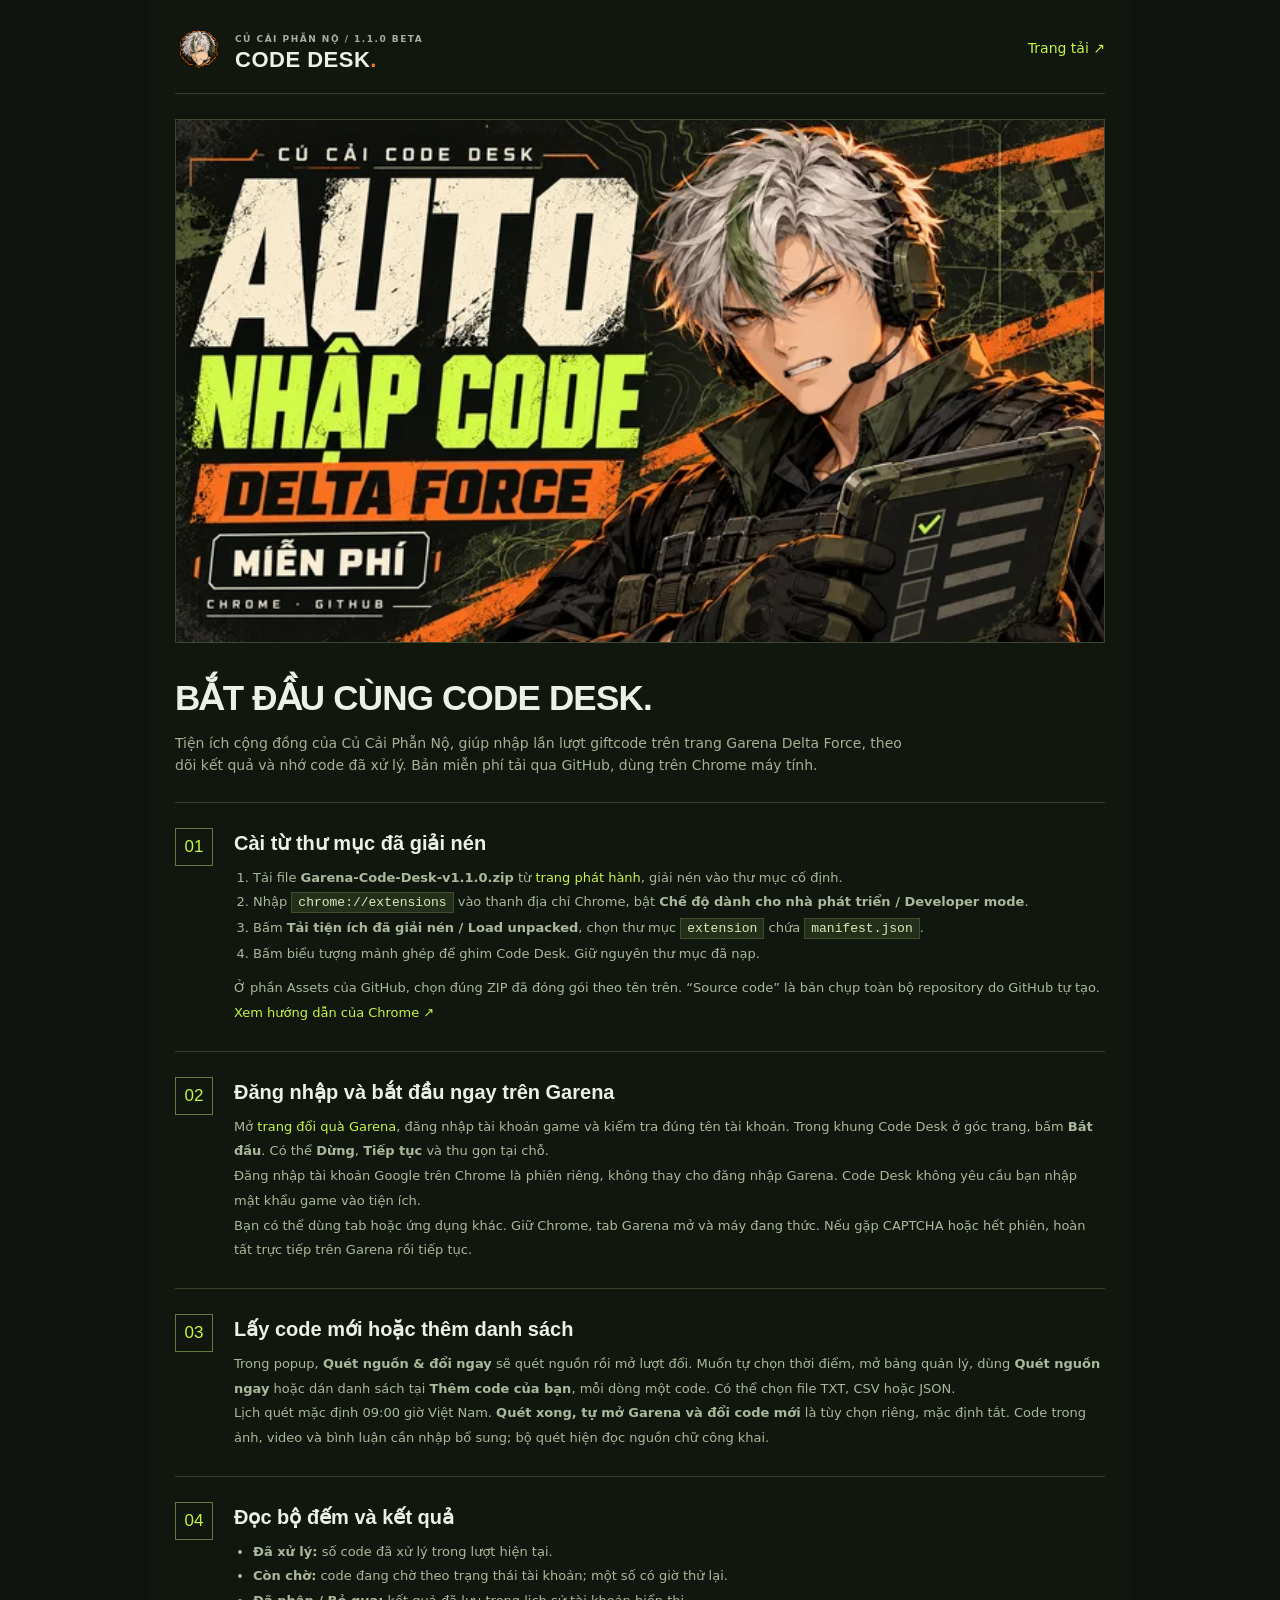
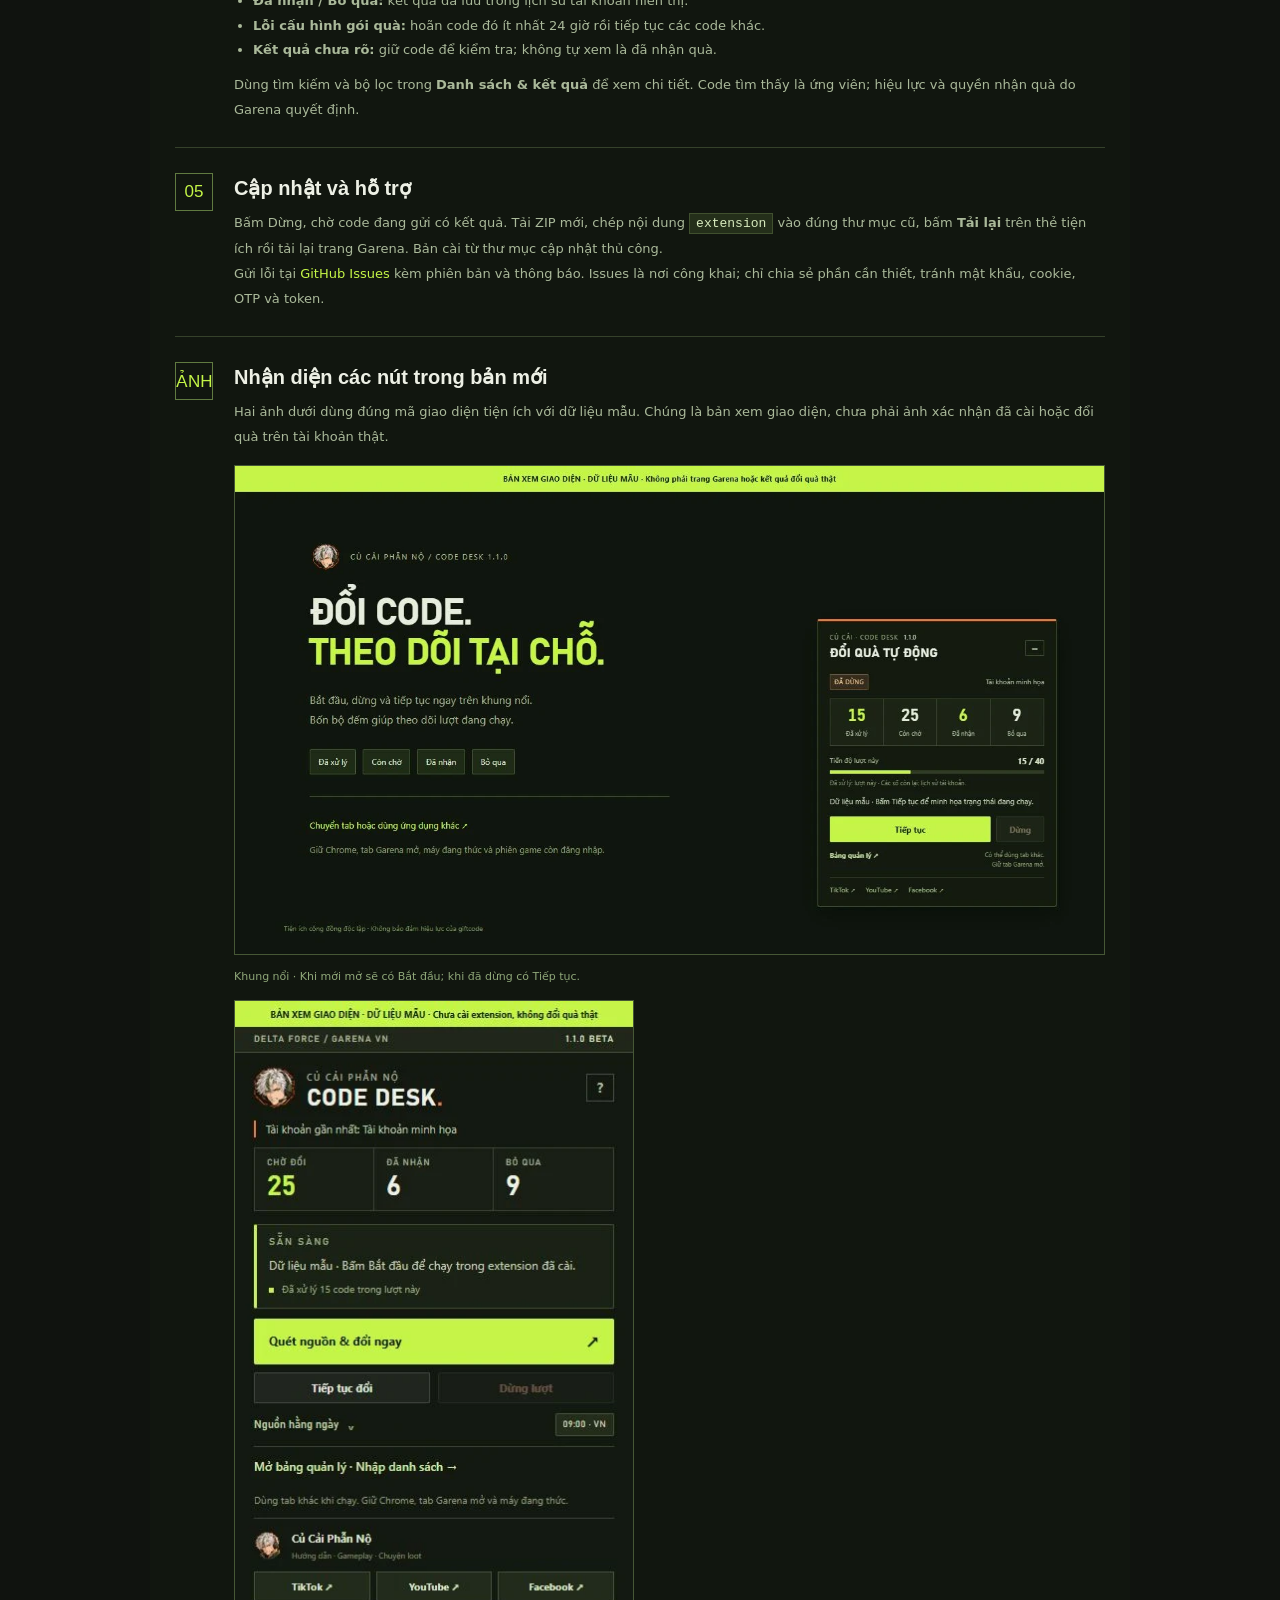
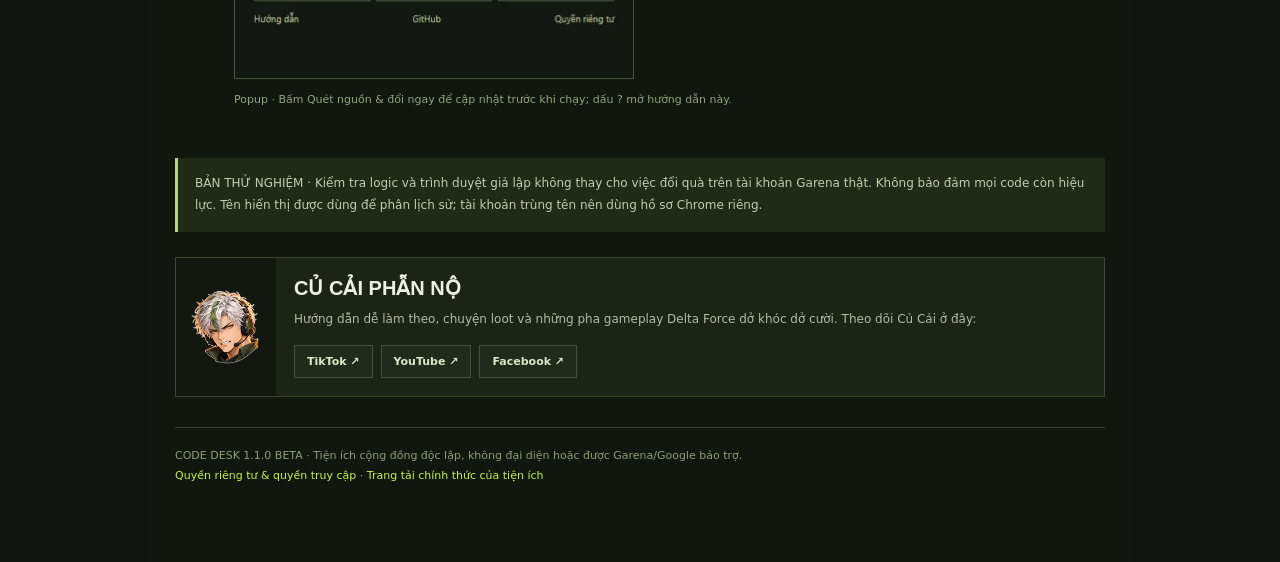
==== guide.html @ 6546549c "Keep illustrated guide focused on ZIP installs and updates" ====
<!doctype html>
<html lang="vi">
<head><meta charset="utf-8"><meta name="viewport" content="width=device-width,initial-scale=1"><title>Hướng dẫn · Củ Cải Code Desk</title><link rel="stylesheet" href="assets/style.css"><link rel="stylesheet" href="assets/tactical.css"></head>
<body class="guide">
  <header class="guide-header"><div class="brand"><img class="brand-mark" src="assets/icon-128.png" alt="Icon Code Desk" width="48" height="48"><div><small>CỦ CẢI PHẪN NỘ / 1.1.0 BETA</small><h1>CODE DESK<span class="brand-dot">.</span></h1></div></div><a href="./">Trang tải ↗</a></header>
  <img class="guide-hero" src="assets/code-desk-cover.webp" alt="Auto nhập code Delta Force — Code Desk miễn phí" width="640" height="360">
  <h2>BẮT ĐẦU CÙNG CODE DESK.</h2>
  <p class="guide-intro">Tiện ích cộng đồng của Củ Cải Phẫn Nộ, giúp nhập lần lượt giftcode trên trang Garena Delta Force, theo dõi kết quả và nhớ code đã xử lý. Bản miễn phí tải qua GitHub, dùng trên Chrome máy tính.</p>
  <section class="guide-step"><span class="step-number">01</span><div><h3>Cài từ thư mục đã giải nén</h3><ol><li>Tải file <strong>Garena-Code-Desk-v1.1.0.zip</strong> từ <a href="https://github.com/LightHaru/garena-code-desk/releases/tag/v1.1.0" target="_blank" rel="noopener">trang phát hành</a>, giải nén vào thư mục cố định.</li><li>Nhập <code>chrome://extensions</code> vào thanh địa chỉ Chrome, bật <strong>Chế độ dành cho nhà phát triển / Developer mode</strong>.</li><li>Bấm <strong>Tải tiện ích đã giải nén / Load unpacked</strong>, chọn thư mục <code>extension</code> chứa <code>manifest.json</code>.</li><li>Bấm biểu tượng mảnh ghép để ghim Code Desk. Giữ nguyên thư mục đã nạp.</li></ol><p>Ở phần Assets của GitHub, chọn đúng ZIP đã đóng gói theo tên trên. “Source code” là bản chụp toàn bộ repository do GitHub tự tạo. <a href="https://developer.chrome.com/docs/extensions/get-started/tutorial/hello-world#load-an-unpacked-extension" target="_blank" rel="noopener">Xem hướng dẫn của Chrome ↗</a></p></div></section>
  <section class="guide-step"><span class="step-number">02</span><div><h3>Đăng nhập và bắt đầu ngay trên Garena</h3><p>Mở <a href="https://redeem.df.garena.sg/vi/cdkgarena.html" target="_blank" rel="noopener">trang đổi quà Garena</a>, đăng nhập tài khoản game và kiểm tra đúng tên tài khoản. Trong khung Code Desk ở góc trang, bấm <strong>Bắt đầu</strong>. Có thể <strong>Dừng</strong>, <strong>Tiếp tục</strong> và thu gọn tại chỗ.</p><p>Đăng nhập tài khoản Google trên Chrome là phiên riêng, không thay cho đăng nhập Garena. Code Desk không yêu cầu bạn nhập mật khẩu game vào tiện ích.</p><p>Bạn có thể dùng tab hoặc ứng dụng khác. Giữ Chrome, tab Garena mở và máy đang thức. Nếu gặp CAPTCHA hoặc hết phiên, hoàn tất trực tiếp trên Garena rồi tiếp tục.</p></div></section>
  <section class="guide-step"><span class="step-number">03</span><div><h3>Lấy code mới hoặc thêm danh sách</h3><p>Trong popup, <strong>Quét nguồn & đổi ngay</strong> sẽ quét nguồn rồi mở lượt đổi. Muốn tự chọn thời điểm, mở bảng quản lý, dùng <strong>Quét nguồn ngay</strong> hoặc dán danh sách tại <strong>Thêm code của bạn</strong>, mỗi dòng một code. Có thể chọn file TXT, CSV hoặc JSON.</p><p>Lịch quét mặc định 09:00 giờ Việt Nam. <strong>Quét xong, tự mở Garena và đổi code mới</strong> là tùy chọn riêng, mặc định tắt. Code trong ảnh, video và bình luận cần nhập bổ sung; bộ quét hiện đọc nguồn chữ công khai.</p></div></section>
  <section class="guide-step"><span class="step-number">04</span><div><h3>Đọc bộ đếm và kết quả</h3><ul><li><strong>Đã xử lý:</strong> số code đã xử lý trong lượt hiện tại.</li><li><strong>Còn chờ:</strong> code đang chờ theo trạng thái tài khoản; một số có giờ thử lại.</li><li><strong>Đã nhận / Bỏ qua:</strong> kết quả đã lưu trong lịch sử tài khoản hiển thị.</li><li><strong>Lỗi cấu hình gói quà:</strong> hoãn code đó ít nhất 24 giờ rồi tiếp tục các code khác.</li><li><strong>Kết quả chưa rõ:</strong> giữ code để kiểm tra; không tự xem là đã nhận quà.</li></ul><p>Dùng tìm kiếm và bộ lọc trong <strong>Danh sách & kết quả</strong> để xem chi tiết. Code tìm thấy là ứng viên; hiệu lực và quyền nhận quà do Garena quyết định.</p></div></section>
  <section class="guide-step"><span class="step-number">05</span><div><h3>Cập nhật và hỗ trợ</h3><p>Bấm Dừng, chờ code đang gửi có kết quả. Tải ZIP mới, chép nội dung <code>extension</code> vào đúng thư mục cũ, bấm <strong>Tải lại</strong> trên thẻ tiện ích rồi tải lại trang Garena. Bản cài từ thư mục cập nhật thủ công.</p><p>Gửi lỗi tại <a href="https://github.com/LightHaru/garena-code-desk/issues" target="_blank" rel="noopener">GitHub Issues</a> kèm phiên bản và thông báo. Issues là nơi công khai; chỉ chia sẻ phần cần thiết, tránh mật khẩu, cookie, OTP và token.</p></div></section>
  <section class="guide-step"><span class="step-number">ẢNH</span><div><h3>Nhận diện các nút trong bản mới</h3><p>Hai ảnh dưới dùng đúng mã giao diện tiện ích với dữ liệu mẫu. Chúng là bản xem giao diện, chưa phải ảnh xác nhận đã cài hoặc đổi quà trên tài khoản thật.</p><figure><img src="assets/help-panel.webp" alt="Bản xem khung nổi: Tiếp tục, Dừng, bốn bộ đếm và tiến độ" width="1280" height="720" loading="lazy"><figcaption>Khung nổi · Khi mới mở sẽ có Bắt đầu; khi đã dừng có Tiếp tục.</figcaption></figure><figure><img src="assets/help-popup.webp" alt="Bản xem popup: Quét nguồn và đổi ngay, Tiếp tục đổi, hướng dẫn và ba kênh Củ Cải" width="400" height="680" loading="lazy"><figcaption>Popup · Bấm Quét nguồn & đổi ngay để cập nhật trước khi chạy; dấu ? mở hướng dẫn này.</figcaption></figure></div></section>
  <div class="guide-note">BẢN THỬ NGHIỆM · Kiểm tra logic và trình duyệt giả lập không thay cho việc đổi quà trên tài khoản Garena thật. Không bảo đảm mọi code còn hiệu lực. Tên hiển thị được dùng để phân lịch sử; tài khoản trùng tên nên dùng hồ sơ Chrome riêng.</div>
  <section class="creator-card"><div class="creator-art"><img src="assets/creator-avatar.png" alt="Avatar anime Củ Cải Phẫn Nộ" width="150" height="150"></div><div class="creator-content"><h3>CỦ CẢI PHẪN NỘ</h3><p>Hướng dẫn dễ làm theo, chuyện loot và những pha gameplay Delta Force dở khóc dở cười. Theo dõi Củ Cải ở đây:</p><nav class="social-links" aria-label="Ba kênh Củ Cải Phẫn Nộ"><a href="https://www.tiktok.com/@cucaiphannodf" target="_blank" rel="noopener noreferrer">TikTok ↗</a><a href="https://www.youtube.com/@CucaiDF" target="_blank" rel="noopener noreferrer">YouTube ↗</a><a href="https://www.facebook.com/profile.php?id=61594886253423" target="_blank" rel="noopener noreferrer">Facebook ↗</a></nav></div></section>
  <footer>CODE DESK 1.1.0 BETA · Tiện ích cộng đồng độc lập, không đại diện hoặc được Garena/Google bảo trợ.<br><a href="privacy.html">Quyền riêng tư & quyền truy cập</a> · <a href="https://lightharu.github.io/garena-code-desk-site/" target="_blank" rel="noopener">Trang tải chính thức của tiện ích</a></footer>
</body></html>
---- assets/style.css ----
@charset "UTF-8";
:root{font-family:"Segoe UI",system-ui,sans-serif;color:#e7eeea;background:#0c1318;font-size:14px;line-height:1.5;color-scheme:dark;--muted:#8faaa0;--line:#293a3d;--accent:#d8efb0;--surface:#131f26}
*{box-sizing:border-box}body{margin:0}button,input,select,textarea{font:inherit}button,label.file-button{cursor:pointer}button{border:0}button:disabled{cursor:default;opacity:.42}a{color:#c7e6b2;text-decoration:none}a:hover{text-decoration:underline}button:focus-visible,input:focus-visible,textarea:focus-visible,select:focus-visible{outline:2px solid #bce999;outline-offset:3px}[hidden]{display:none!important}h1,h2,h3,p{margin:0}small{font-size:12px}.subtle{color:var(--muted);font-size:13px;margin:7px 0 12px}.primary,.secondary,.file-button{display:inline-flex;align-items:center;justify-content:center;gap:14px;min-height:41px;padding:9px 16px;border-radius:9px;font-weight:600;white-space:nowrap}.primary{background:var(--accent);color:#1b2c22;box-shadow:0 3px 12px #0002}.primary:hover:enabled{background:#e4f6c6}.secondary{border:1px solid #35464a;background:#1a282f;color:#d4e0da}.secondary:hover:enabled{background:#24383c}.danger{color:#efb8a4}.full{width:100%}.button-row{display:flex;gap:10px;margin-top:12px;align-items:center}.button-row>.secondary{flex:1}.eyebrow{font-size:10px;letter-spacing:1.8px;color:#b8d69e;font-weight:700}.brand{display:flex;gap:12px;align-items:center}.brand-icon{width:40px;height:42px;background:#d8efb0;color:#182b20;display:grid;place-items:center;border-radius:12px 3px 12px 3px;font-size:26px;font-weight:900;font-style:italic}.brand small{font-size:9px;letter-spacing:1.6px;color:#a3b8af;font-weight:600}.brand h1{font-size:17px;font-weight:650;letter-spacing:-.4px}.pill{font-size:10px;padding:4px 9px;border:1px solid #3a4d43;border-radius:20px;color:#bdd1ba;white-space:nowrap}.section-title{display:flex;justify-content:space-between;align-items:center;gap:16px}.section-title h2,.section-title h3{font-size:16px;font-weight:650}.notice{padding:12px 16px;border:1px solid #476a4b;background:#183329;border-radius:9px;color:#d4ecc1;margin:14px 0;overflow-wrap:anywhere}.notice.error{border-color:#844f3d;background:#39251e;color:#f2c3b1}.footnote,.hint{font-size:11px;color:#8da69c;line-height:1.6}.footnote{margin-top:13px}.link-button{color:#c5e6ab;background:transparent;font-size:13px;padding:14px 0;border-top:1px solid var(--line);font-weight:600}.account-line{color:#9cb5a9;font-size:12px;margin:15px 0}.version{margin-left:auto;color:#82998f;font-size:10px}.popup{width:388px;padding:22px;background:radial-gradient(at 100% 0,#23373055,transparent 55%),#10191f}.popup-stats{display:grid;grid-template-columns:repeat(3,1fr);margin:20px 0;gap:16px}.popup-stats>div{border-right:1px solid #2b3b3a}.popup-stats>div:last-child{border:0}.popup-stats b{display:block;font-size:28px;line-height:1.1;font-weight:650;letter-spacing:-1px}.popup-stats span{display:block;font-size:11px;color:#8faaa0;margin-top:6px}.run-card{border:1px solid #344940;background:#18282080;border-radius:12px;padding:15px;margin-bottom:18px}.run-card p{margin:7px 0 10px;font-size:12px;color:#bdccc2}.pulse-line{display:flex;gap:8px;align-items:center;font-size:10px;color:#8ba38c;overflow-wrap:anywhere}.pulse-line i,.local-tag i{width:6px;height:6px;background:#c3e99d;display:inline-block;border-radius:50%}.popup-source{padding:19px 0 12px}.popup-source h2{font-size:13px}.popup-source p{font-size:11px;color:#a1b7ad;margin:7px 0 4px}.popup-source small{font-size:10px;color:#829c90}.popup-source .subtle{font-size:10px}.popup .footnote{font-size:10px;margin:7px 0 0}.app-shell{max-width:1300px;padding:0 42px;margin:auto}.app-header{height:94px;border-bottom:1px solid var(--line);display:flex;justify-content:space-between;align-items:center}.header-right{display:flex;gap:25px;align-items:center}.local-tag{font-size:11px;color:#93ad9f;display:flex;gap:8px;align-items:center}.intro{display:flex;align-items:flex-end;justify-content:space-between;gap:20px;padding:42px 0 30px}.intro h2{font-size:43px;font-weight:600;letter-spacing:-1.8px;line-height:1.12;margin:13px 0}.intro p{color:#8fa89d;font-size:13px}.intro-actions{display:flex;gap:10px;flex-wrap:wrap;padding-bottom:3px}.stats-grid{display:grid;grid-template-columns:repeat(4,1fr);gap:14px;margin-bottom:22px}.stats-grid article{border:1px solid var(--line);background:linear-gradient(120deg,#18272b,#121d23);border-radius:12px;padding:19px 22px}.stats-grid article span{display:block;font-size:12px;color:#b6c8bd}.stats-grid article b{font-size:36px;display:block;margin:7px 0 0;letter-spacing:-1.2px;font-weight:600}.stats-grid article:first-child b{color:#d8efb0}.stats-grid small{color:#7e9a8a;font-size:10px}.runner-bar{display:flex;gap:15px;align-items:center;padding:18px 21px;border:1px solid #344c40;background:#17271f;border-radius:12px;margin-bottom:24px}.runner-symbol{width:34px;height:34px;border:1px solid #496646;border-radius:50%;color:#cbe7ab;text-align:center;line-height:32px}.runner-bar p{font-size:12px;color:#bdcdc2;margin-top:4px;overflow-wrap:anywhere}.runner-account{margin-left:auto;padding-left:20px;text-align:right;min-width:140px}.runner-account small{display:block;font-size:9px;letter-spacing:1px;color:#91a68f}.runner-account b{font-size:12px;color:#d8e5ce;font-weight:500}.workspace-grid{display:grid;grid-template-columns:1fr 1fr;gap:20px}.card{background:var(--surface);border:1px solid var(--line);border-radius:13px;padding:23px;margin-bottom:20px}textarea,input:not([type=checkbox]),select{background:#0e191f;border:1px solid #35484b;border-radius:8px;padding:10px 12px;color:#e6eee8;width:100%;outline-offset:2px}textarea{resize:vertical;font-family:Consolas,"SFMono-Regular",monospace;font-size:12px;min-height:116px;line-height:1.7}input::placeholder,textarea::placeholder{color:#617e74}input[type=checkbox]{width:17px;height:17px;accent-color:#cbeaa4;flex-shrink:0}.file-button input{display:none}.hint{display:block;margin-top:13px}.form-row{display:flex;gap:15px;margin:13px 0}.form-row>label{flex:1;min-width:0}label{color:#9fb6ab;font-size:11px}label>input:not([type=checkbox]),label>select{display:block;margin-top:6px;font-size:12px}.switch-row{display:flex;justify-content:space-between;align-items:center;gap:16px;font-size:12px;padding:14px 0 5px;color:#bdd0c4}.schedule-card .button-row{margin-top:6px}.schedule-card .hint{margin:0 0 0 6px}.sources-card .section-title{margin-bottom:7px}.source-row{display:flex;align-items:flex-start;gap:14px;padding:17px 0;border-bottom:1px solid #25363a}.source-row:last-child{border-bottom:0}.source-row>input{margin-top:6px}.source-row .source-info{flex:1;min-width:0}.source-info b{font-size:13px;font-weight:600}.source-info a{font-size:11px;display:block;overflow-wrap:anywhere;color:#8faaa1}.source-info p{font-size:11px;color:#8ca799;margin-top:5px}.source-info .source-error{color:#e7a48c}.source-summary{font-size:11px;color:#bbd2a8;text-align:right;white-space:nowrap}.source-form{border-top:1px solid var(--line);margin-top:14px;padding-top:18px}.source-form>label{display:block;margin-bottom:13px}.table-tools{display:flex;gap:10px;align-items:center}.table-tools input{width:170px}.table-tools select{width:165px}.table-tools .secondary{font-size:11px}.table-wrap{overflow-x:auto;margin-top:17px}table{border-collapse:collapse;width:100%;text-align:left;font-size:11px}th{font-size:9px;color:#78978a;letter-spacing:.8px;padding:12px 12px;border-bottom:1px solid var(--line);font-weight:600}td{padding:13px 12px;border-bottom:1px solid #203136;max-width:300px;vertical-align:top}td.code{font:12px/1.6 Consolas,monospace;color:#d6e8ca;overflow-wrap:anywhere;min-width:165px}td.message{color:#93ada0;font-size:11px}td a{font-size:11px;color:#87a99a}.status{display:inline-block;padding:3px 8px;border:1px solid #3b5143;border-radius:6px;background:#26382b;color:#c6ddb7;font-size:10px;white-space:nowrap}.status.redeemed{background:#1a3b2d;border-color:#3a6650;color:#b7e9c6}.status.review,.status.retry,.status.future{background:#3a3020;border-color:#665639;color:#e5c68e}.status.expired,.status.invalid,.status.exhausted,.status.dismissed{background:#2c2929;border-color:#49403f;color:#aa9c99}td .row-action{background:transparent;color:#8aa891;padding:2px 7px;font-size:10px;white-space:nowrap}td .row-action:hover{color:#d8efb0}.empty{text-align:center;padding:40px;color:#809b8c}.table-footer{display:flex;justify-content:space-between;align-items:center;margin-top:18px;color:#829d8e}.table-footer button{font-size:11px;min-height:32px;padding:6px 12px;margin-left:7px}footer{font-size:11px;color:#829a8d;padding:6px 0 30px;text-align:center;line-height:1.8}footer span{color:#5f7d70}.codes-card{padding-bottom:18px}
.popup{padding:18px}.popup .account-line{margin:12px 0}.popup-stats{margin:16px 0}.popup .run-card{padding:13px;margin-bottom:14px}.popup-source{padding:14px 0 8px}.popup .link-button{padding:11px 0}
@media(max-width:1000px){.app-shell{padding:0 22px}.intro h2{font-size:36px}.intro{align-items:flex-start}.intro-actions{max-width:290px;justify-content:flex-end}.table-tools{flex-wrap:wrap;justify-content:flex-end}.table-tools input{width:140px}.table-tools select{width:140px}.stats-grid article{padding:16px}.stats-grid small{font-size:9px}.card{padding:18px}}
@media(max-width:740px){.app-header{height:80px}.local-tag{display:none}.intro{display:block;padding-top:28px}.intro-actions{max-width:none;justify-content:flex-start;margin-top:24px}.stats-grid{grid-template-columns:1fr 1fr}.workspace-grid{grid-template-columns:1fr;gap:0}.runner-account{display:none}.section-title{align-items:flex-start}.codes-card .section-title{display:block}.table-tools{justify-content:flex-start;margin-top:16px}.table-tools input{flex:1}.header-right .secondary{padding:8px 10px;font-size:11px}.brand h1{font-size:15px}.source-summary{max-width:105px;white-space:normal}.source-row{gap:10px}.app-shell{padding:0 15px}.intro h2{font-size:38px}}
---- assets/tactical.css ----
@charset "UTF-8";
:root{--accent:#c4f547;--muted:#9ca397;--line:#343a30;--surface:#191d17;--ink:#edf0e5;--orange:#ed7a38;--display:"Bahnschrift","Arial Narrow","Segoe UI",sans-serif;color:var(--ink);background:#10130f;font-family:"Segoe UI",system-ui,sans-serif;line-height:1.55}
html{scroll-behavior:smooth;scroll-padding-top:24px}a{color:var(--accent)}a:focus-visible{outline:2px solid var(--accent);outline-offset:4px}button,input,textarea,select{font:inherit}button{transition:background .15s,border-color .15s}button:disabled{opacity:.4}.primary,.secondary,.file-button{border-radius:2px;min-height:42px;font-size:12px;gap:12px;font-weight:700;box-shadow:none}.primary{background:var(--accent);color:#172009;border:1px solid var(--accent)}.primary:hover:enabled{background:#d7ff74}.primary span{margin-left:auto;font-size:18px}.secondary{background:#20261d;color:#e1e6d9;border-color:#414a36}.secondary:hover:enabled{background:#2e3627;border-color:#6f8052}.danger{color:#e7ae8d}.full{width:100%}.pill,.status{border-radius:2px;background:#242c1c;border-color:#455234;color:#cad5b7}.eyebrow,.section-index{font:600 10px/1.5 var(--display);letter-spacing:1.7px;color:#9cab86}.section-index{color:#858e77;margin-bottom:10px}.notice{border-radius:2px;background:#22321c;color:#d8edbc;border-color:#536b39}.notice.error{background:#34251c;color:#efc4a9;border-color:#82573c}.footnote,.hint,.subtle{color:#959f8c}.brand-dot{color:var(--orange)}.brand h1{font:800 24px/1 var(--display);letter-spacing:.5px}.brand small{font-size:9px;letter-spacing:1.5px;color:#a8af9d}.brand-mark{object-fit:contain;flex:none}.icon-link{width:28px;height:28px;margin-left:auto;display:grid;place-items:center;border:1px solid #46503b;color:#aab79a;font-weight:650}.icon-link:hover{text-decoration:none;background:#293121}.popup{width:400px;padding:0 19px 16px;background:#131810;max-height:600px;overflow-y:auto;scrollbar-width:thin;scrollbar-color:#455134 #131810}.popup-topline{display:flex;justify-content:space-between;gap:8px;margin:0 -19px 15px;padding:9px 19px;background:#20271a;border-bottom:1px solid #485437;font:600 9px var(--display);letter-spacing:1px;color:#aab499}.popup-topline span:last-child{color:#d1deba}.popup .brand{gap:11px}.popup .account-line{font-size:11px;margin:14px 0 12px;padding-left:10px;border-left:2px solid var(--orange);color:#bbc5af}.popup-stats{gap:0;margin:0 0 13px;border:1px solid #3a4331;background:#191f15}.popup-stats>div{padding:11px 13px;border-right:1px solid #3a4331}.popup-stats span{font:600 9px var(--display);letter-spacing:.8px;color:#9ea98e;margin:0 0 5px}.popup-stats b{font:500 31px/1 var(--display);font-variant-numeric:tabular-nums;letter-spacing:-.5px}.popup-stats>div:first-child b{color:var(--accent)}.popup .run-card{background:#1a2115;border:1px solid #3e4e2f;border-left:3px solid var(--accent);border-radius:2px;padding:12px 13px;margin-bottom:12px}.run-card p{color:#c5cdb9}.pulse-line{color:#99aa83}.pulse-line i,.local-tag i{background:var(--accent);border-radius:0;width:5px;height:5px;flex:none}.popup .button-row{gap:8px;margin-top:8px}.popup .button-row button{min-height:34px;padding:6px 12px;font-size:11px}.popup-source{padding:14px 0 8px}.popup-source p,.popup-source small{color:#99a38e}.popup-source h2{font:600 12px var(--display)}.popup-source .section-title{gap:12px}.popup .link-button{border-color:#3a4430;color:#d1e8ac;font-size:12px;text-align:left;justify-content:space-between;padding:10px 0}.popup .footnote{color:#8d987f;font-size:10px;line-height:1.6}.popup-footer{text-align:left;margin-top:13px;padding:12px 0 0;border-top:1px solid #3a4430}.creator-mini{display:flex;align-items:center;gap:10px}.creator-mini img{object-fit:contain;flex:none}.creator-mini b{font-size:11px;color:#dde4cf}.creator-mini small{display:block;font-size:9px;color:#8d987f}.social-links{display:flex;gap:8px;flex-wrap:wrap;margin-top:14px}.social-links a{display:inline-flex;align-items:center;justify-content:center;gap:14px;min-height:36px;padding:8px 15px;border:1px solid #465139;background:#222a1b;font-size:12px;font-weight:650;color:#dbe8c6;white-space:nowrap}.social-links a:hover{background:#344123;border-color:#a6c16d;text-decoration:none}.popup-footer .social-links{margin-top:10px;gap:6px}.popup-footer .social-links a{flex:1;padding:6px;min-height:30px;font-size:10px}.footer-utility{display:flex;flex-wrap:wrap;gap:17px;font-size:11px;margin-top:14px}.footer-utility a{color:#aebc99}.popup-footer .footer-utility{justify-content:space-between;font-size:9px;margin-top:11px}
.dashboard{background:#10130f}.desk-sidebar{position:fixed;inset:0 auto 0 0;width:208px;background:#161b13;border-right:1px solid #323b29;padding:28px 21px;display:flex;flex-direction:column;z-index:2}.sidebar-brand{display:flex;gap:12px;align-items:center;color:#edf0e5;font:750 25px/.95 var(--display);letter-spacing:1px}.sidebar-brand:hover{text-decoration:none}.sidebar-brand img{object-fit:contain}.sidebar-edition{font:600 9px/1.8 var(--display);letter-spacing:1.1px;color:#b2bca3;margin-top:24px}.sidebar-edition b{color:#6e7c60;font-size:8px;letter-spacing:.5px;font-weight:500}.sidebar-nav{display:flex;flex-direction:column;gap:6px;margin:29px -21px 0}.sidebar-nav a{padding:13px 20px;font-size:12px;color:#bec7b1;border-left:3px solid transparent}.sidebar-nav a span{font:11px var(--display);color:#6d7f55;margin-right:11px}.sidebar-nav a:hover{background:#252e1d;border-left-color:var(--accent);color:#e1f2c5;text-decoration:none}.sidebar-bottom{margin-top:auto;display:grid;gap:15px;font-size:10px}.sidebar-bottom a{color:#acba97}.sidebar-bottom>span{font:9px var(--display);letter-spacing:.8px;color:#68765c;border-top:1px solid #303c26;padding-top:17px}.app-shell{max-width:1550px;margin-left:208px;padding:0 30px}.app-header{height:74px;border-color:#323b29;gap:15px}.header-path{font:600 10px var(--display);letter-spacing:1.2px;color:#a5ae98}.header-path span{color:#63734d;padding:0 12px}.header-right{gap:19px}.header-right .secondary{font-size:11px;min-height:35px;padding:7px 12px}.local-tag{color:#8e9b80;font-size:10px}.intro{padding:30px 0 27px;align-items:flex-end;gap:22px}.intro h2{font:750 clamp(33px,3.7vw,52px)/1.04 var(--display);letter-spacing:-1.6px;margin:12px 0 15px}.intro h2 span{color:var(--accent)}.intro p{color:#9ca98d;font-size:12px}.intro-actions{gap:8px;max-width:415px;justify-content:flex-end;flex-wrap:wrap;padding-bottom:3px}.intro-actions .primary{min-width:150px}.intro-actions .secondary{font-size:11px;padding:9px 12px}.stats-grid{gap:0;border:1px solid #3b452f;margin-bottom:17px}.stats-grid article{background:#191f15;border:0;border-right:1px solid #3b452f;border-radius:0;padding:16px 18px}.stats-grid article:last-child{border-right:0}.stats-grid article span{font-size:11px;color:#aeb99d}.stats-grid article b{font:500 37px/1.3 var(--display);margin:4px 0;letter-spacing:-.5px;font-variant-numeric:tabular-nums}.stats-grid article:first-child b{color:var(--accent)}.stats-grid small{font-size:10px;color:#879674}.runner-bar{background:#202a18;border:1px solid #435431;border-radius:2px;padding:15px 18px;margin-bottom:22px;gap:12px}.runner-symbol{border-radius:2px;border-color:#5d743f;background:#28361e;color:var(--accent);font-size:12px;width:30px;height:30px;line-height:28px;flex:none}.runner-bar p{color:#c1ceb2;font-size:11px;line-height:1.7}.runner-account{min-width:140px}.runner-account small{color:#8da079;font-size:8px}.runner-account b{font-size:11px;color:#c9d8b7}.workspace-grid{gap:17px}.card{background:#191e16;border-color:#353f2b;border-radius:2px;padding:21px;margin-bottom:18px}.section-title h2,.section-title h3{font-family:var(--display);font-size:17px;letter-spacing:-.25px;color:#e2e8d8}.section-title{gap:12px}.card .subtle{font-size:11px;line-height:1.8}.pill{font:9px var(--display);padding:5px 7px;letter-spacing:.4px}textarea,input:not([type=checkbox]),select{border-radius:2px;background:#11170e;border-color:#414d34;color:#dde7d0;font-size:12px}textarea{font-family:Consolas,monospace;line-height:1.9;min-height:123px}input::placeholder,textarea::placeholder{color:#6f7e60}input[type=checkbox]{accent-color:var(--accent);width:16px;height:16px}label{color:#9ba98a}label>input:not([type=checkbox]),label>select{font-size:11px}.switch-row{font-size:11px;color:#bac7a9;padding-top:12px}.schedule-card .form-row{margin:12px 0}.schedule-card .footnote{font-size:10px}.card .button-row{gap:8px}.hint{font-size:10px;line-height:1.7}.source-row{border-color:#303c26;padding:15px 0}.source-info b{font-size:12px;color:#dce5d0}.source-info a{font-size:10px;color:#8fae6b}.source-info p{font-size:10px;color:#8c9d7a}.source-info .source-error{color:#e4ac82}.source-summary{color:#aec88c;font-size:10px}.source-form{border-color:#3b472f}.table-tools{gap:7px}.table-tools input{width:144px;padding:8px 10px;min-height:36px}.table-tools select{width:150px;padding:8px;min-height:36px}.table-tools .secondary{font-size:10px;min-height:36px;padding:7px 11px}th{color:#8ca36f;background:#20281a;border-color:#3c492e;font-size:9px;padding:11px 10px;letter-spacing:.8px}td{padding:13px 10px;border-color:#303b26;font-size:11px}tbody tr:hover{background:#20291a}td.code{color:#dde8ce;font-size:11px;min-width:150px}td.message{color:#9dab8d;font-size:10px}td a{color:#9cb881;font-size:10px}.status{font-size:9px;padding:4px 7px}.status.redeemed{background:#233e22;border-color:#42633b;color:#c5e5b7}.status.review,.status.retry,.status.future{background:#3a301c;border-color:#6b5630;color:#e6c187}.status.expired,.status.invalid,.status.exhausted,.status.dismissed{background:#2b2922;border-color:#4d493c;color:#aba393}td .row-action{color:#99b279;font-size:10px}.table-footer{color:#8da174}.table-footer button{border-radius:2px;font-size:10px}.empty{color:#8c9b7b}.creator-card{display:grid;grid-template-columns:minmax(230px,.9fr) minmax(300px,1.2fr);border:1px solid #3b482d;background:#1c2416;margin:25px 0 20px;scroll-margin-top:24px}.creator-art{display:flex;align-items:center;background:#12170f;overflow:hidden}.creator-art>img{display:block;width:100%;height:auto;object-fit:contain}.creator-content{padding:23px 25px}.creator-heading{display:flex;align-items:center;gap:12px;margin:7px 0 13px}.creator-heading img{object-fit:contain;flex:none}.creator-heading h3{font:700 21px var(--display);letter-spacing:.3px}.creator-heading p{font-size:10px;color:#9cae85;margin-top:3px}.creator-content>p{font-size:12px;line-height:1.85;color:#afbfa0}.creator-content .social-links{margin-top:15px}.creator-content .social-links a{font-size:11px;min-height:33px;padding:7px 12px}.creator-content .footer-utility{font-size:10px}.dashboard footer{padding:6px 0 30px;line-height:2;color:#879775;font-size:10px}.dashboard footer b{font:600 9px var(--display);letter-spacing:.7px;color:#b3c899}.dashboard footer span{color:#6b7d57}.dashboard footer a{color:#a9c787}
.guide{max-width:980px;margin:auto;padding:25px 25px 50px;background:#11160f}.guide-header{display:flex;justify-content:space-between;align-items:center;padding-bottom:20px;border-bottom:1px solid var(--line);gap:20px}.guide-header .brand{gap:12px}.guide-header .brand h1{font-size:22px}.guide h2{font:750 35px/1.15 var(--display);letter-spacing:-.8px;margin:35px 0 15px}.guide-intro{color:#a4b293;max-width:750px;font-size:14px;margin-bottom:25px}.guide-step{display:grid;grid-template-columns:43px 1fr;gap:16px;padding:25px 0;border-top:1px solid #35412a}.step-number{width:38px;height:38px;display:grid;place-items:center;border:1px solid #607a40;color:var(--accent);font:500 17px var(--display)}.guide-step h3{font:650 20px var(--display);margin:3px 0 11px}.guide-step p,.guide-step li{font-size:13px;color:#aab99a;line-height:1.9}.guide-step ol,.guide-step ul{padding-left:19px;margin:10px 0}.guide code{background:#242f1a;border:1px solid #40502e;color:#d8ebbe;padding:2px 6px;font-family:Consolas,monospace;overflow-wrap:anywhere}.guide-hero{width:100%;height:auto;display:block;margin-top:25px;border:1px solid #3c492f}.guide-note{border-left:3px solid #b5d681;background:#202b17;color:#bfceac;font-size:12px;line-height:1.8;padding:15px 17px;margin:20px 0}.guide .creator-card{grid-template-columns:100px 1fr}.guide .creator-art{padding:12px}.guide .creator-art img{width:100%}.guide .creator-content{padding:18px}.guide .creator-content h3{font:650 20px var(--display);margin-bottom:8px}.guide footer{border-top:1px solid #344329;padding-top:18px;margin-top:30px;color:#8ca172;font-size:11px;text-align:left}.guide figure{margin:15px 0 5px}.guide figure img{max-width:100%;height:auto;border:1px solid #465735}.guide figcaption{font-size:11px;color:#8fa779;margin-top:6px}
.popup .brand-mark{width:42px;height:42px}.popup-topline{padding-top:7px;padding-bottom:7px;margin-bottom:12px}.popup .account-line{margin:10px 0}.popup-stats>div{padding:9px 12px}.popup-stats b{font-size:28px}.popup .run-card{padding:10px 12px;margin-bottom:10px}.popup .run-card p{margin:6px 0 8px}.popup .primary{min-height:40px;padding:8px 14px}.popup .button-row button{min-height:31px}.popup-source{padding:10px 0}.popup-source summary{display:flex;justify-content:space-between;gap:12px;align-items:center;cursor:pointer;list-style:none;font:600 11px var(--display);color:#bccca5}.popup-source summary::-webkit-details-marker{display:none}.popup-source summary i{font-style:normal;color:#8da56d;margin-left:6px}.popup-source[open] summary{margin-bottom:8px}.popup-source[open] summary i{display:inline-block;transform:rotate(180deg)}.popup-source summary:focus-visible{outline:2px solid var(--accent);outline-offset:3px}.popup-footer{margin-top:10px;padding-top:10px}.popup-footer .creator-mini img{width:28px;height:28px}.popup-footer .creator-mini small{font-size:8px}.popup-footer .social-links{margin-top:8px}.popup-footer .social-links a{min-height:28px;padding:5px}.popup-footer .footer-utility{margin-top:9px}.summary{background:#202a19;border-color:#4e6335;border-radius:2px}
@media(prefers-reduced-motion:reduce){html{scroll-behavior:auto}button{transition:none}}
@media(min-width:1600px){.app-shell{margin-right:auto;padding:0 42px}}
@media(max-width:1150px){.desk-sidebar{width:175px;padding:24px 16px}.sidebar-nav{margin-left:-16px;margin-right:-16px}.sidebar-nav a{padding-left:16px}.sidebar-brand{font-size:23px;gap:8px}.sidebar-brand img{width:42px;height:42px}.sidebar-edition{font-size:8px;letter-spacing:.6px}.sidebar-bottom{font-size:9px}.app-shell{margin-left:175px;padding:0 24px}.intro{display:block}.intro-actions{margin-top:21px;max-width:none;justify-content:flex-start}.intro h2{font-size:44px}.stats-grid article{padding:15px}.stats-grid small{font-size:9px}.workspace-grid{grid-template-columns:1fr 1fr}.table-tools{flex-wrap:wrap}.codes-card .section-title{align-items:flex-start}.creator-content{padding:20px}.creator-heading h3{font-size:18px}}
@media(max-width:850px){.desk-sidebar{width:145px;padding:22px 12px}.sidebar-brand{font-size:19px}.sidebar-brand img{width:36px;height:36px}.sidebar-edition{font-size:7px}.sidebar-edition b{font-size:7px}.sidebar-nav{margin-left:-12px;margin-right:-12px}.sidebar-nav a{padding:12px 10px;font-size:11px}.sidebar-nav a span{margin-right:6px}.sidebar-bottom{font-size:8px}.app-shell{margin-left:145px;padding:0 18px}.workspace-grid{grid-template-columns:1fr;gap:0}.stats-grid{grid-template-columns:repeat(2,1fr)}.stats-grid article{border-bottom:1px solid #3b452f}.stats-grid article:nth-child(2){border-right:0}.stats-grid article:nth-last-child(-n+2){border-bottom:0}.creator-card{grid-template-columns:1fr}.creator-art>img{max-height:280px;width:100%;object-fit:cover}.runner-account{display:none}.local-tag{display:none}.table-tools input{width:130px}.table-tools select{width:138px}.codes-card .section-title{display:block}.table-tools{justify-content:flex-start;margin-top:14px}}
@media(max-width:560px){.desk-sidebar{position:relative;inset:auto;width:auto;padding:16px;display:block;border-right:0;border-bottom:1px solid #35412a}.sidebar-brand{font-size:19px}.sidebar-brand br{display:none}.sidebar-edition,.sidebar-bottom{display:none}.sidebar-nav{flex-direction:row;overflow:auto;gap:0;margin:15px -16px -16px;white-space:nowrap}.sidebar-nav a{border-left:0;border-bottom:2px solid transparent;padding:12px;font-size:10px}.sidebar-nav a span{font-size:9px}.sidebar-nav a:hover{border-left:0;border-bottom-color:var(--accent)}.app-shell{margin-left:0;padding:0 16px}.app-header{height:63px}.header-path{font-size:8px;letter-spacing:.6px}.header-path span{padding:0 5px}.header-right .secondary{font-size:9px;padding:7px}.intro{padding:25px 0}.intro h2{font-size:39px}.intro p{font-size:11px}.intro-actions{gap:7px}.intro-actions .primary{min-width:134px}.intro-actions .secondary{font-size:10px;padding:8px 10px}.creator-content{padding:20px}.card{padding:17px}.guide{padding:20px 17px}.guide-header .brand h1{font-size:18px}.guide h2{font-size:30px}.guide-step{gap:11px;grid-template-columns:34px 1fr}.step-number{width:32px;height:32px;font-size:14px}.guide-step h3{font-size:18px}.guide .creator-card{grid-template-columns:1fr}.guide .creator-art{display:none}}
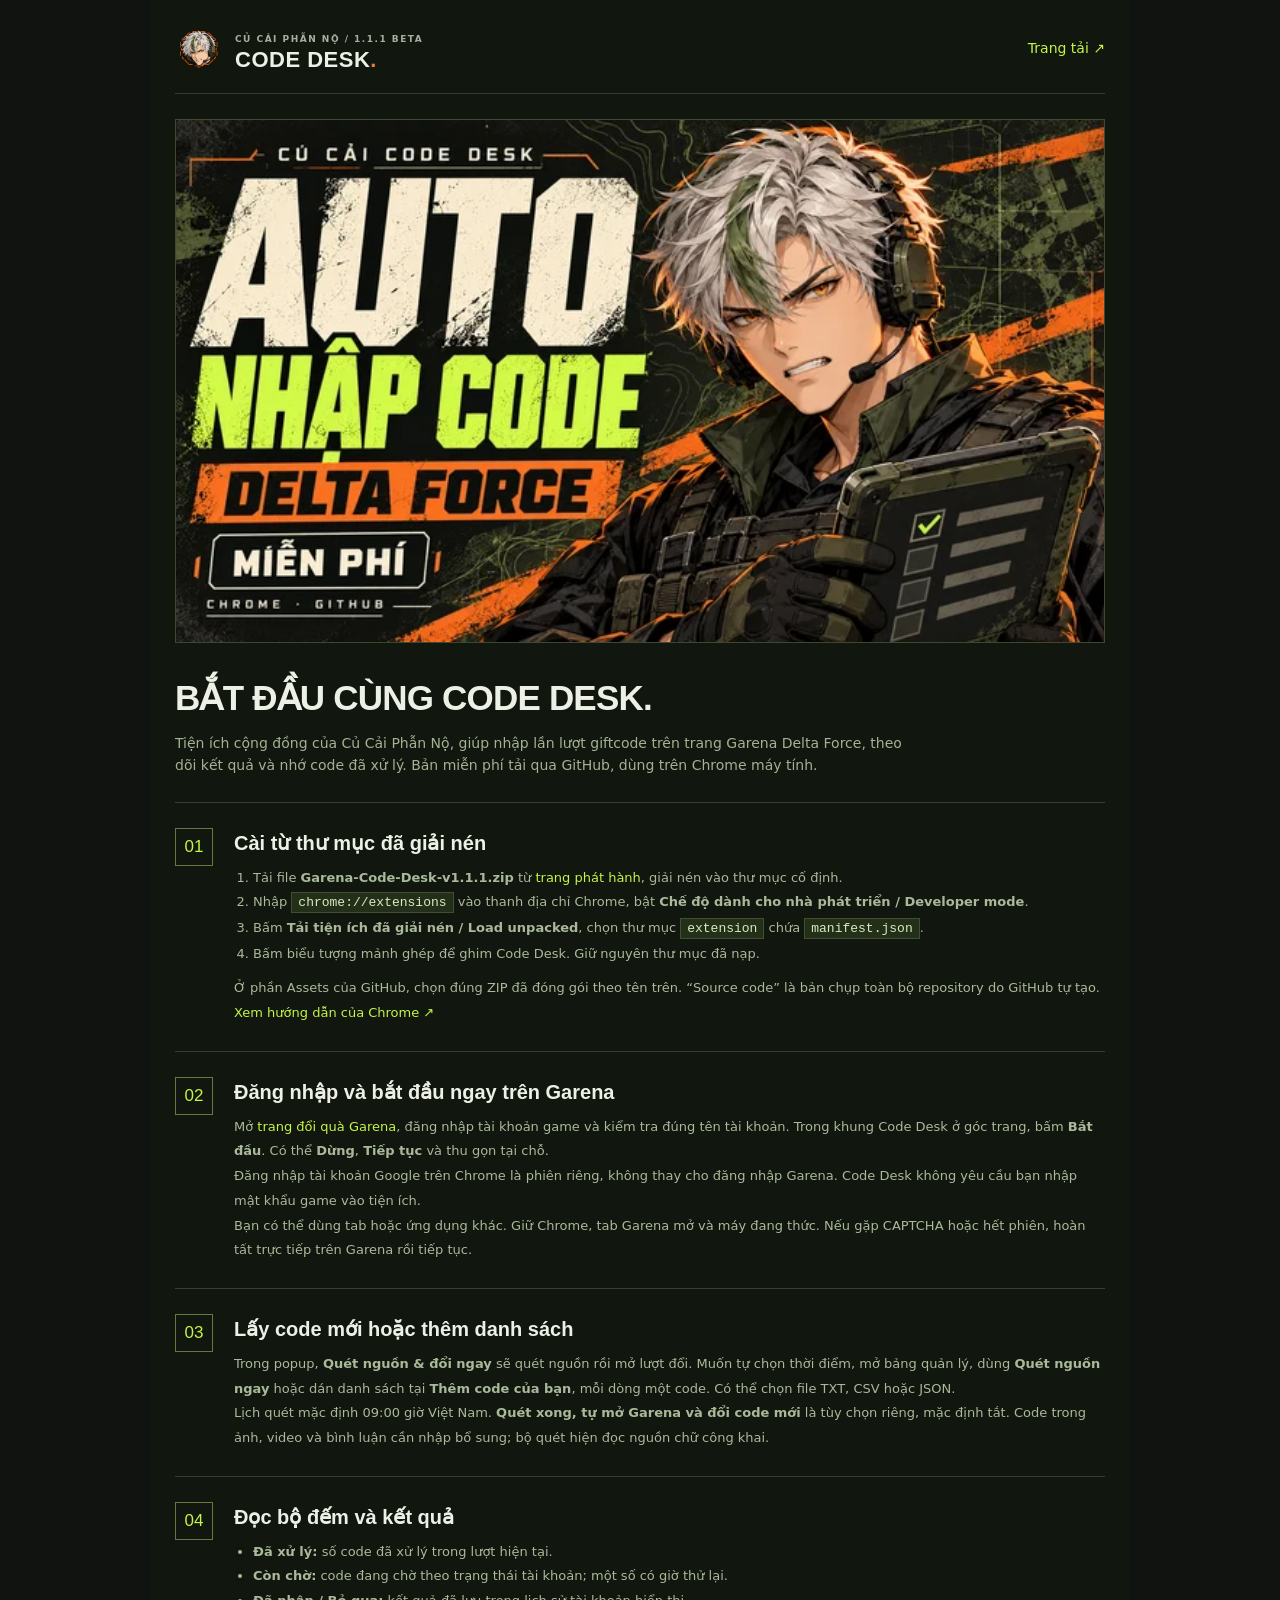
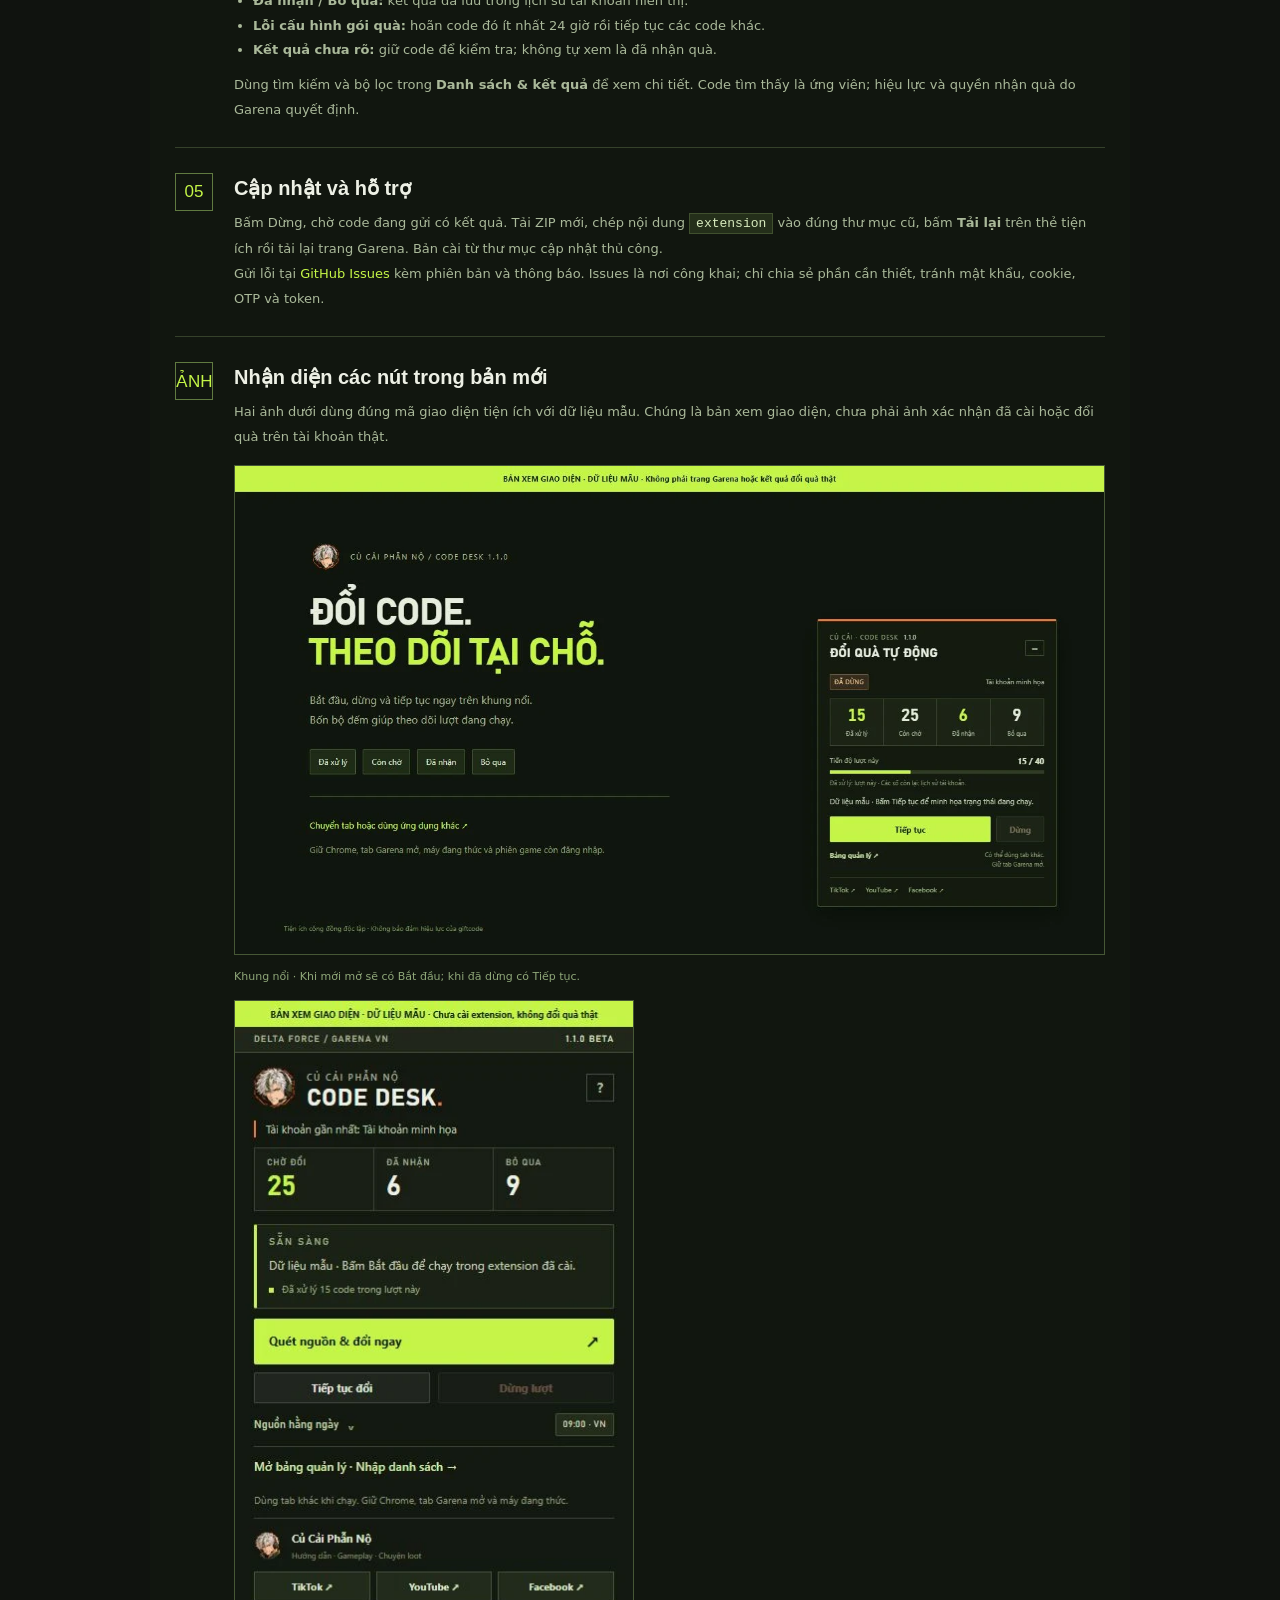
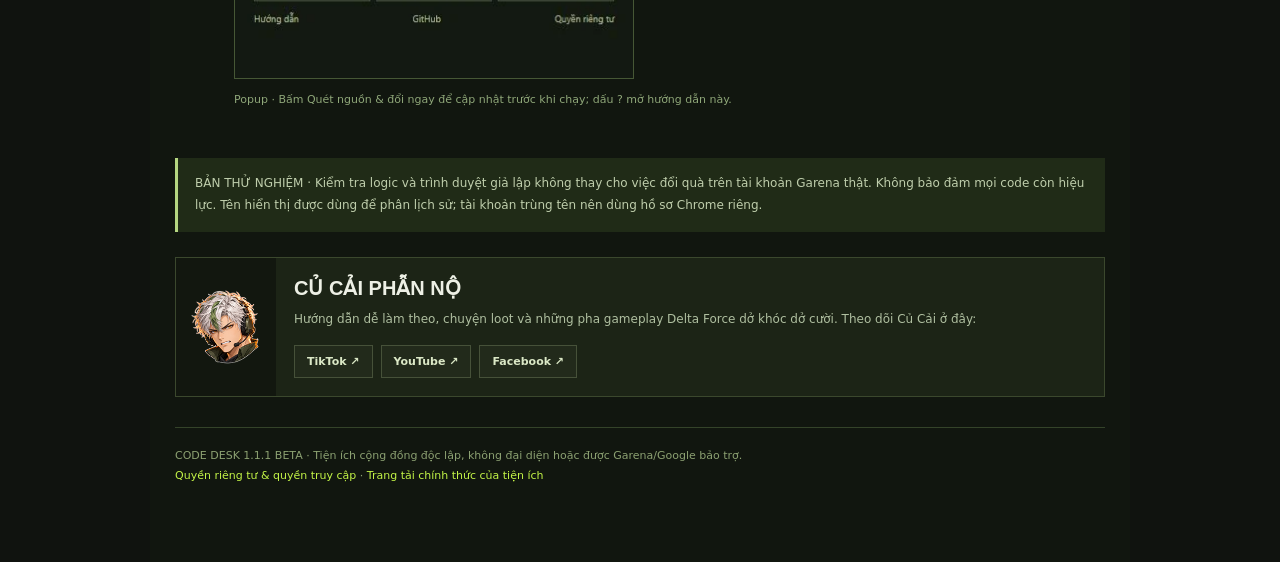
==== commit ff943590: "Point download site to CSP patch 1.1.1 and updated test results" ====
--- a/guide.html
+++ b/guide.html
@@ -2,11 +2,11 @@
 <html lang="vi">
 <head><meta charset="utf-8"><meta name="viewport" content="width=device-width,initial-scale=1"><title>Hướng dẫn · Củ Cải Code Desk</title><link rel="stylesheet" href="assets/style.css"><link rel="stylesheet" href="assets/tactical.css"></head>
 <body class="guide">
-  <header class="guide-header"><div class="brand"><img class="brand-mark" src="assets/icon-128.png" alt="Icon Code Desk" width="48" height="48"><div><small>CỦ CẢI PHẪN NỘ / 1.1.0 BETA</small><h1>CODE DESK<span class="brand-dot">.</span></h1></div></div><a href="./">Trang tải ↗</a></header>
+  <header class="guide-header"><div class="brand"><img class="brand-mark" src="assets/icon-128.png" alt="Icon Code Desk" width="48" height="48"><div><small>CỦ CẢI PHẪN NỘ / 1.1.1 BETA</small><h1>CODE DESK<span class="brand-dot">.</span></h1></div></div><a href="./">Trang tải ↗</a></header>
   <img class="guide-hero" src="assets/code-desk-cover.webp" alt="Auto nhập code Delta Force — Code Desk miễn phí" width="640" height="360">
   <h2>BẮT ĐẦU CÙNG CODE DESK.</h2>
   <p class="guide-intro">Tiện ích cộng đồng của Củ Cải Phẫn Nộ, giúp nhập lần lượt giftcode trên trang Garena Delta Force, theo dõi kết quả và nhớ code đã xử lý. Bản miễn phí tải qua GitHub, dùng trên Chrome máy tính.</p>
-  <section class="guide-step"><span class="step-number">01</span><div><h3>Cài từ thư mục đã giải nén</h3><ol><li>Tải file <strong>Garena-Code-Desk-v1.1.0.zip</strong> từ <a href="https://github.com/LightHaru/garena-code-desk/releases/tag/v1.1.0" target="_blank" rel="noopener">trang phát hành</a>, giải nén vào thư mục cố định.</li><li>Nhập <code>chrome://extensions</code> vào thanh địa chỉ Chrome, bật <strong>Chế độ dành cho nhà phát triển / Developer mode</strong>.</li><li>Bấm <strong>Tải tiện ích đã giải nén / Load unpacked</strong>, chọn thư mục <code>extension</code> chứa <code>manifest.json</code>.</li><li>Bấm biểu tượng mảnh ghép để ghim Code Desk. Giữ nguyên thư mục đã nạp.</li></ol><p>Ở phần Assets của GitHub, chọn đúng ZIP đã đóng gói theo tên trên. “Source code” là bản chụp toàn bộ repository do GitHub tự tạo. <a href="https://developer.chrome.com/docs/extensions/get-started/tutorial/hello-world#load-an-unpacked-extension" target="_blank" rel="noopener">Xem hướng dẫn của Chrome ↗</a></p></div></section>
+  <section class="guide-step"><span class="step-number">01</span><div><h3>Cài từ thư mục đã giải nén</h3><ol><li>Tải file <strong>Garena-Code-Desk-v1.1.1.zip</strong> từ <a href="https://github.com/LightHaru/garena-code-desk/releases/tag/v1.1.1" target="_blank" rel="noopener">trang phát hành</a>, giải nén vào thư mục cố định.</li><li>Nhập <code>chrome://extensions</code> vào thanh địa chỉ Chrome, bật <strong>Chế độ dành cho nhà phát triển / Developer mode</strong>.</li><li>Bấm <strong>Tải tiện ích đã giải nén / Load unpacked</strong>, chọn thư mục <code>extension</code> chứa <code>manifest.json</code>.</li><li>Bấm biểu tượng mảnh ghép để ghim Code Desk. Giữ nguyên thư mục đã nạp.</li></ol><p>Ở phần Assets của GitHub, chọn đúng ZIP đã đóng gói theo tên trên. “Source code” là bản chụp toàn bộ repository do GitHub tự tạo. <a href="https://developer.chrome.com/docs/extensions/get-started/tutorial/hello-world#load-an-unpacked-extension" target="_blank" rel="noopener">Xem hướng dẫn của Chrome ↗</a></p></div></section>
   <section class="guide-step"><span class="step-number">02</span><div><h3>Đăng nhập và bắt đầu ngay trên Garena</h3><p>Mở <a href="https://redeem.df.garena.sg/vi/cdkgarena.html" target="_blank" rel="noopener">trang đổi quà Garena</a>, đăng nhập tài khoản game và kiểm tra đúng tên tài khoản. Trong khung Code Desk ở góc trang, bấm <strong>Bắt đầu</strong>. Có thể <strong>Dừng</strong>, <strong>Tiếp tục</strong> và thu gọn tại chỗ.</p><p>Đăng nhập tài khoản Google trên Chrome là phiên riêng, không thay cho đăng nhập Garena. Code Desk không yêu cầu bạn nhập mật khẩu game vào tiện ích.</p><p>Bạn có thể dùng tab hoặc ứng dụng khác. Giữ Chrome, tab Garena mở và máy đang thức. Nếu gặp CAPTCHA hoặc hết phiên, hoàn tất trực tiếp trên Garena rồi tiếp tục.</p></div></section>
   <section class="guide-step"><span class="step-number">03</span><div><h3>Lấy code mới hoặc thêm danh sách</h3><p>Trong popup, <strong>Quét nguồn & đổi ngay</strong> sẽ quét nguồn rồi mở lượt đổi. Muốn tự chọn thời điểm, mở bảng quản lý, dùng <strong>Quét nguồn ngay</strong> hoặc dán danh sách tại <strong>Thêm code của bạn</strong>, mỗi dòng một code. Có thể chọn file TXT, CSV hoặc JSON.</p><p>Lịch quét mặc định 09:00 giờ Việt Nam. <strong>Quét xong, tự mở Garena và đổi code mới</strong> là tùy chọn riêng, mặc định tắt. Code trong ảnh, video và bình luận cần nhập bổ sung; bộ quét hiện đọc nguồn chữ công khai.</p></div></section>
   <section class="guide-step"><span class="step-number">04</span><div><h3>Đọc bộ đếm và kết quả</h3><ul><li><strong>Đã xử lý:</strong> số code đã xử lý trong lượt hiện tại.</li><li><strong>Còn chờ:</strong> code đang chờ theo trạng thái tài khoản; một số có giờ thử lại.</li><li><strong>Đã nhận / Bỏ qua:</strong> kết quả đã lưu trong lịch sử tài khoản hiển thị.</li><li><strong>Lỗi cấu hình gói quà:</strong> hoãn code đó ít nhất 24 giờ rồi tiếp tục các code khác.</li><li><strong>Kết quả chưa rõ:</strong> giữ code để kiểm tra; không tự xem là đã nhận quà.</li></ul><p>Dùng tìm kiếm và bộ lọc trong <strong>Danh sách & kết quả</strong> để xem chi tiết. Code tìm thấy là ứng viên; hiệu lực và quyền nhận quà do Garena quyết định.</p></div></section>
@@ -14,5 +14,5 @@
   <section class="guide-step"><span class="step-number">ẢNH</span><div><h3>Nhận diện các nút trong bản mới</h3><p>Hai ảnh dưới dùng đúng mã giao diện tiện ích với dữ liệu mẫu. Chúng là bản xem giao diện, chưa phải ảnh xác nhận đã cài hoặc đổi quà trên tài khoản thật.</p><figure><img src="assets/help-panel.webp" alt="Bản xem khung nổi: Tiếp tục, Dừng, bốn bộ đếm và tiến độ" width="1280" height="720" loading="lazy"><figcaption>Khung nổi · Khi mới mở sẽ có Bắt đầu; khi đã dừng có Tiếp tục.</figcaption></figure><figure><img src="assets/help-popup.webp" alt="Bản xem popup: Quét nguồn và đổi ngay, Tiếp tục đổi, hướng dẫn và ba kênh Củ Cải" width="400" height="680" loading="lazy"><figcaption>Popup · Bấm Quét nguồn & đổi ngay để cập nhật trước khi chạy; dấu ? mở hướng dẫn này.</figcaption></figure></div></section>
   <div class="guide-note">BẢN THỬ NGHIỆM · Kiểm tra logic và trình duyệt giả lập không thay cho việc đổi quà trên tài khoản Garena thật. Không bảo đảm mọi code còn hiệu lực. Tên hiển thị được dùng để phân lịch sử; tài khoản trùng tên nên dùng hồ sơ Chrome riêng.</div>
   <section class="creator-card"><div class="creator-art"><img src="assets/creator-avatar.png" alt="Avatar anime Củ Cải Phẫn Nộ" width="150" height="150"></div><div class="creator-content"><h3>CỦ CẢI PHẪN NỘ</h3><p>Hướng dẫn dễ làm theo, chuyện loot và những pha gameplay Delta Force dở khóc dở cười. Theo dõi Củ Cải ở đây:</p><nav class="social-links" aria-label="Ba kênh Củ Cải Phẫn Nộ"><a href="https://www.tiktok.com/@cucaiphannodf" target="_blank" rel="noopener noreferrer">TikTok ↗</a><a href="https://www.youtube.com/@CucaiDF" target="_blank" rel="noopener noreferrer">YouTube ↗</a><a href="https://www.facebook.com/profile.php?id=61594886253423" target="_blank" rel="noopener noreferrer">Facebook ↗</a></nav></div></section>
-  <footer>CODE DESK 1.1.0 BETA · Tiện ích cộng đồng độc lập, không đại diện hoặc được Garena/Google bảo trợ.<br><a href="privacy.html">Quyền riêng tư & quyền truy cập</a> · <a href="https://lightharu.github.io/garena-code-desk-site/" target="_blank" rel="noopener">Trang tải chính thức của tiện ích</a></footer>
+  <footer>CODE DESK 1.1.1 BETA · Tiện ích cộng đồng độc lập, không đại diện hoặc được Garena/Google bảo trợ.<br><a href="privacy.html">Quyền riêng tư & quyền truy cập</a> · <a href="https://lightharu.github.io/garena-code-desk-site/" target="_blank" rel="noopener">Trang tải chính thức của tiện ích</a></footer>
 </body></html>
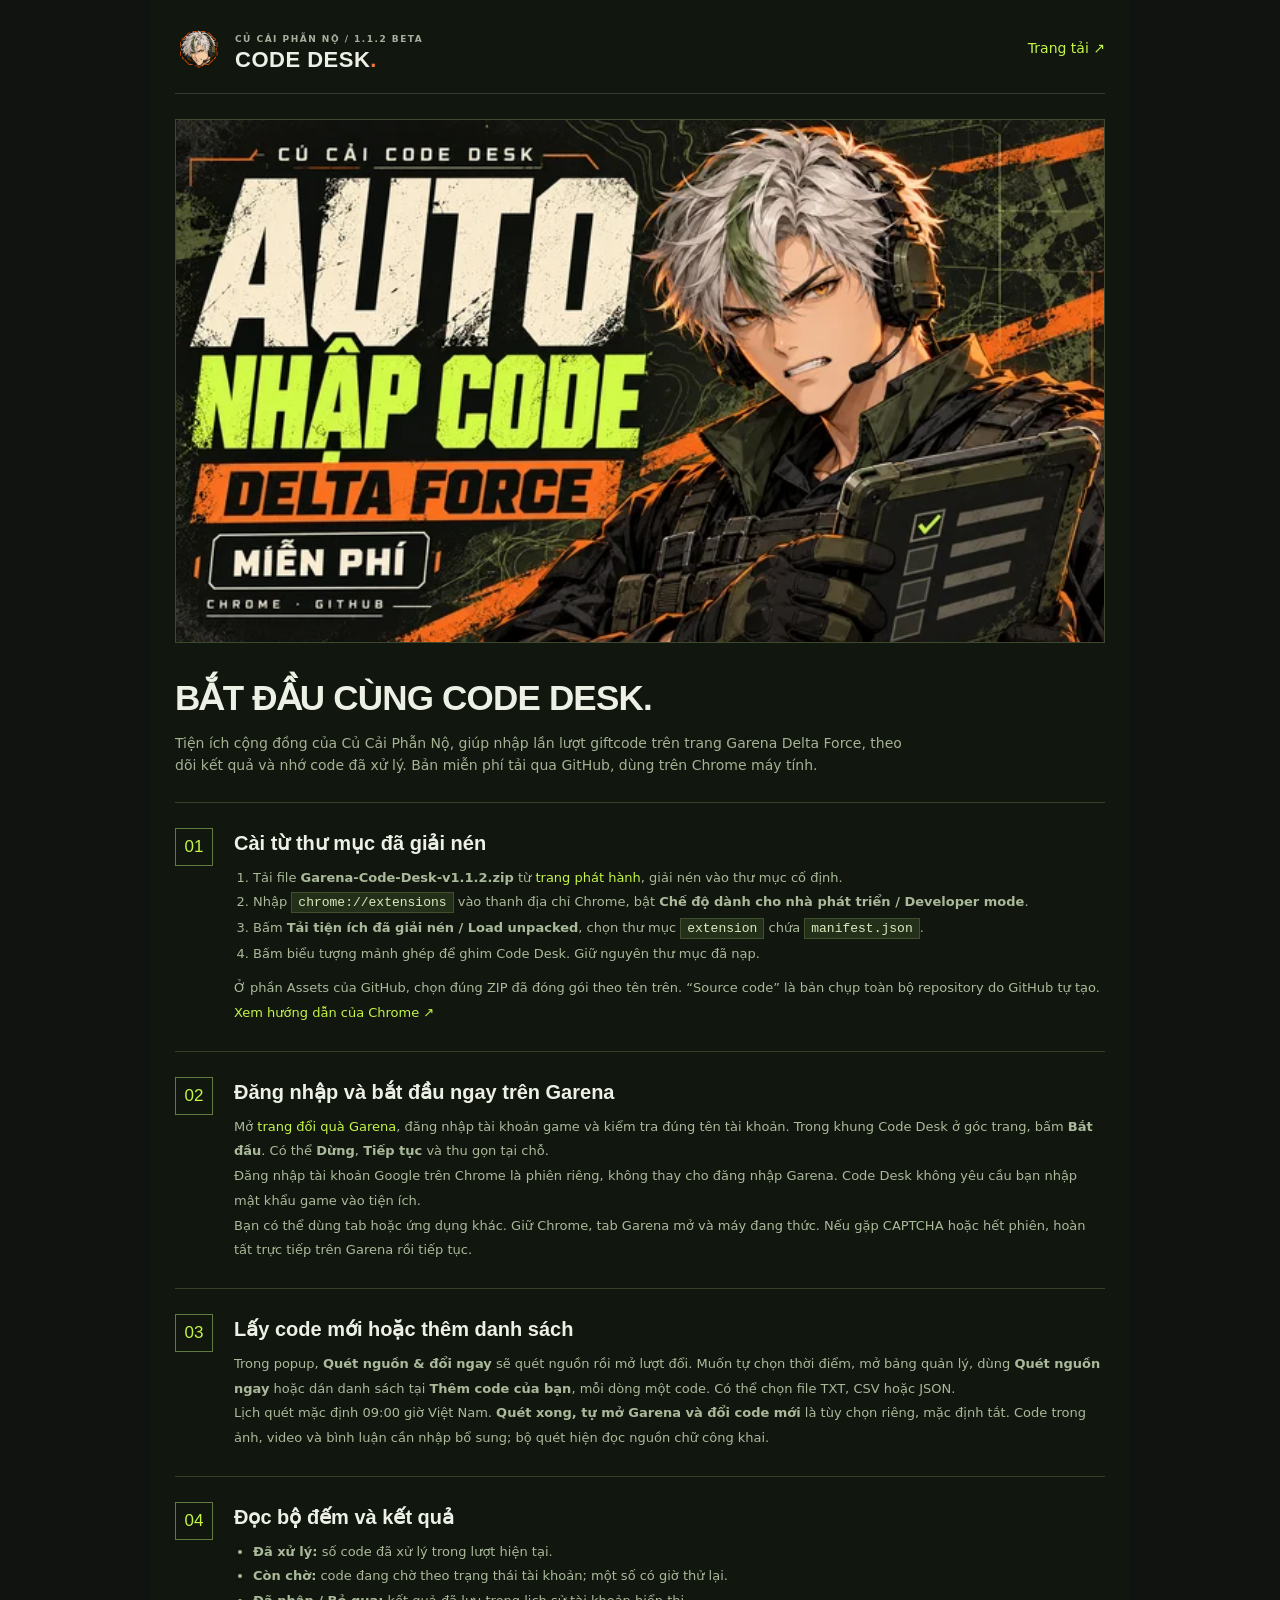
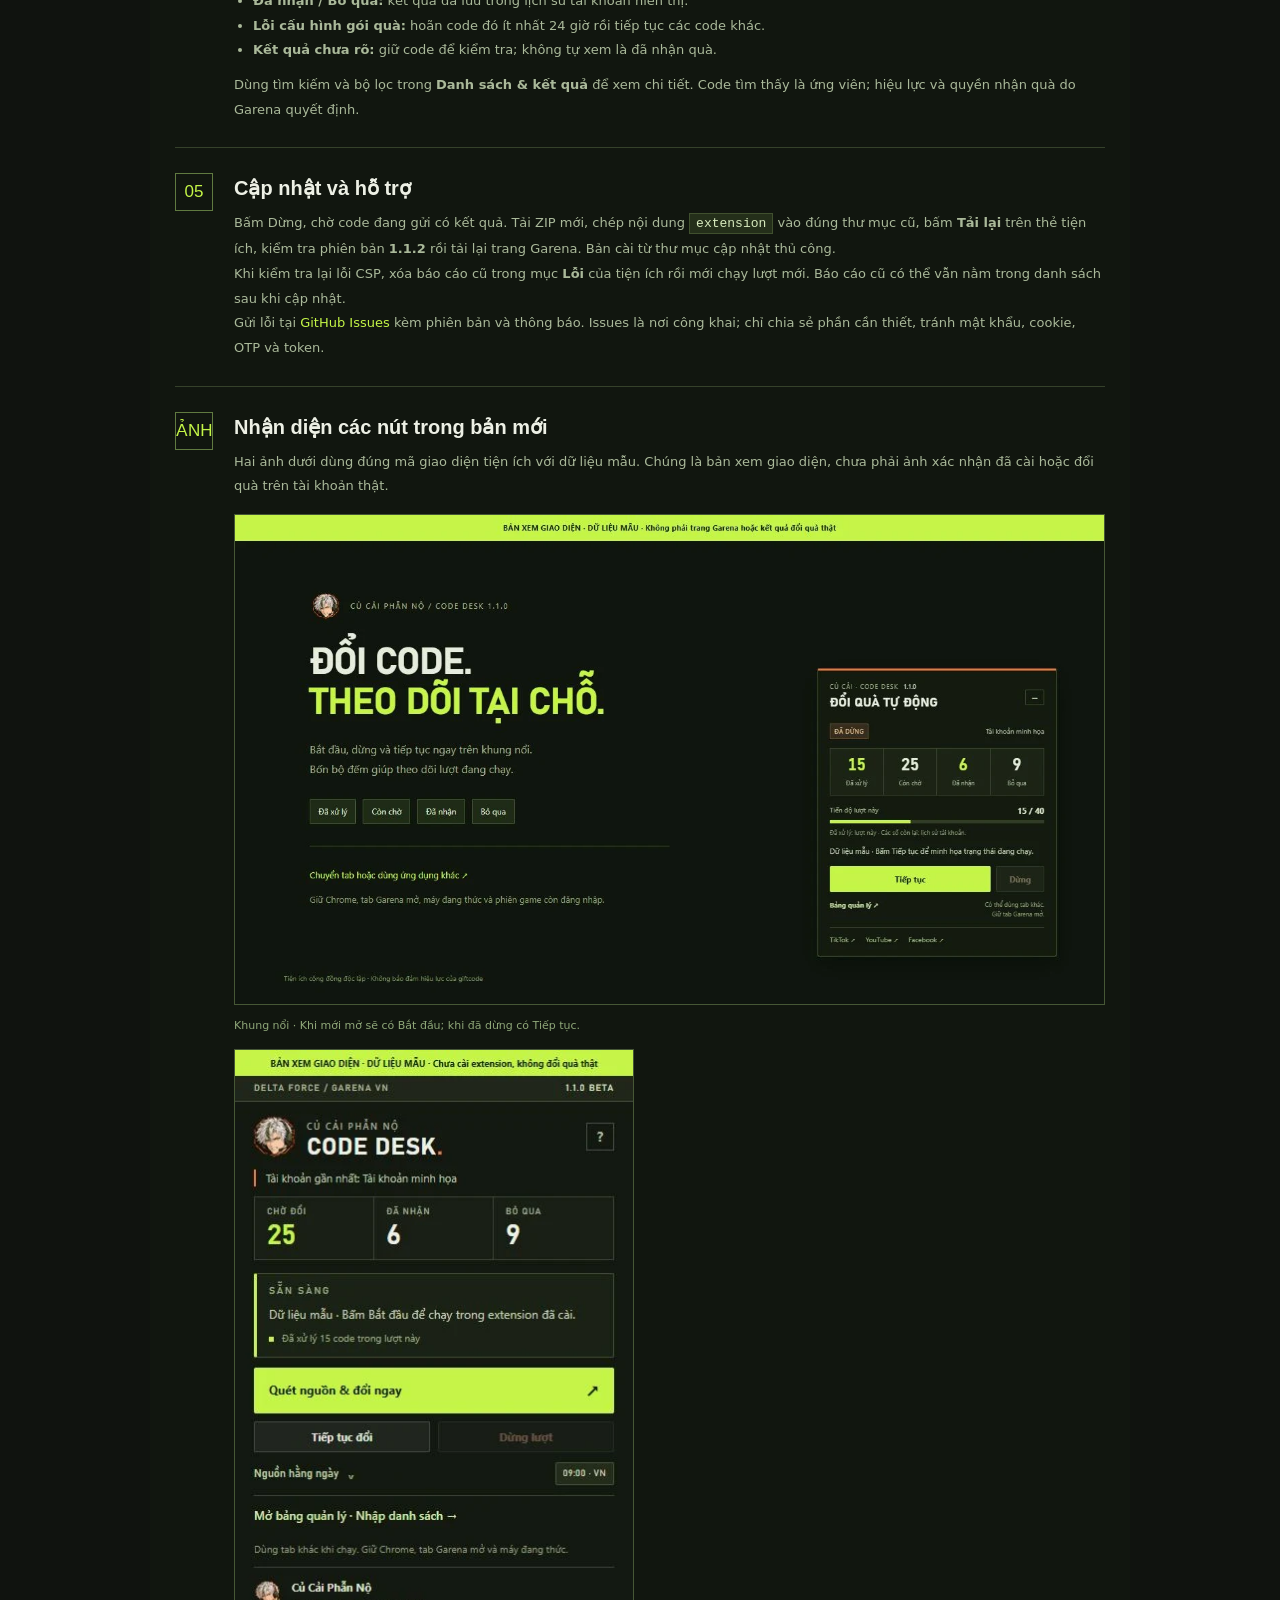
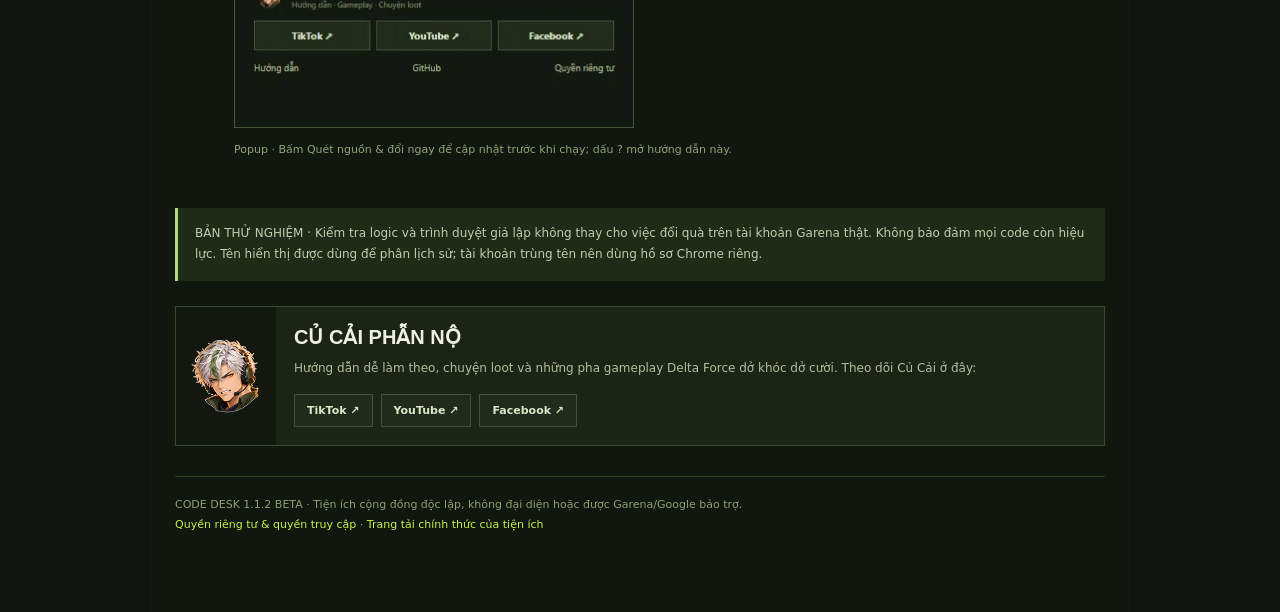
==== commit cbad2457: "Add missing website README and link CSP patch 1.1.2" ====
--- a/guide.html
+++ b/guide.html
@@ -2,17 +2,17 @@
 <html lang="vi">
 <head><meta charset="utf-8"><meta name="viewport" content="width=device-width,initial-scale=1"><title>Hướng dẫn · Củ Cải Code Desk</title><link rel="stylesheet" href="assets/style.css"><link rel="stylesheet" href="assets/tactical.css"></head>
 <body class="guide">
-  <header class="guide-header"><div class="brand"><img class="brand-mark" src="assets/icon-128.png" alt="Icon Code Desk" width="48" height="48"><div><small>CỦ CẢI PHẪN NỘ / 1.1.1 BETA</small><h1>CODE DESK<span class="brand-dot">.</span></h1></div></div><a href="./">Trang tải ↗</a></header>
+  <header class="guide-header"><div class="brand"><img class="brand-mark" src="assets/icon-128.png" alt="Icon Code Desk" width="48" height="48"><div><small>CỦ CẢI PHẪN NỘ / 1.1.2 BETA</small><h1>CODE DESK<span class="brand-dot">.</span></h1></div></div><a href="./">Trang tải ↗</a></header>
   <img class="guide-hero" src="assets/code-desk-cover.webp" alt="Auto nhập code Delta Force — Code Desk miễn phí" width="640" height="360">
   <h2>BẮT ĐẦU CÙNG CODE DESK.</h2>
   <p class="guide-intro">Tiện ích cộng đồng của Củ Cải Phẫn Nộ, giúp nhập lần lượt giftcode trên trang Garena Delta Force, theo dõi kết quả và nhớ code đã xử lý. Bản miễn phí tải qua GitHub, dùng trên Chrome máy tính.</p>
-  <section class="guide-step"><span class="step-number">01</span><div><h3>Cài từ thư mục đã giải nén</h3><ol><li>Tải file <strong>Garena-Code-Desk-v1.1.1.zip</strong> từ <a href="https://github.com/LightHaru/garena-code-desk/releases/tag/v1.1.1" target="_blank" rel="noopener">trang phát hành</a>, giải nén vào thư mục cố định.</li><li>Nhập <code>chrome://extensions</code> vào thanh địa chỉ Chrome, bật <strong>Chế độ dành cho nhà phát triển / Developer mode</strong>.</li><li>Bấm <strong>Tải tiện ích đã giải nén / Load unpacked</strong>, chọn thư mục <code>extension</code> chứa <code>manifest.json</code>.</li><li>Bấm biểu tượng mảnh ghép để ghim Code Desk. Giữ nguyên thư mục đã nạp.</li></ol><p>Ở phần Assets của GitHub, chọn đúng ZIP đã đóng gói theo tên trên. “Source code” là bản chụp toàn bộ repository do GitHub tự tạo. <a href="https://developer.chrome.com/docs/extensions/get-started/tutorial/hello-world#load-an-unpacked-extension" target="_blank" rel="noopener">Xem hướng dẫn của Chrome ↗</a></p></div></section>
+  <section class="guide-step"><span class="step-number">01</span><div><h3>Cài từ thư mục đã giải nén</h3><ol><li>Tải file <strong>Garena-Code-Desk-v1.1.2.zip</strong> từ <a href="https://github.com/LightHaru/garena-code-desk/releases/tag/v1.1.2" target="_blank" rel="noopener">trang phát hành</a>, giải nén vào thư mục cố định.</li><li>Nhập <code>chrome://extensions</code> vào thanh địa chỉ Chrome, bật <strong>Chế độ dành cho nhà phát triển / Developer mode</strong>.</li><li>Bấm <strong>Tải tiện ích đã giải nén / Load unpacked</strong>, chọn thư mục <code>extension</code> chứa <code>manifest.json</code>.</li><li>Bấm biểu tượng mảnh ghép để ghim Code Desk. Giữ nguyên thư mục đã nạp.</li></ol><p>Ở phần Assets của GitHub, chọn đúng ZIP đã đóng gói theo tên trên. “Source code” là bản chụp toàn bộ repository do GitHub tự tạo. <a href="https://developer.chrome.com/docs/extensions/get-started/tutorial/hello-world#load-an-unpacked-extension" target="_blank" rel="noopener">Xem hướng dẫn của Chrome ↗</a></p></div></section>
   <section class="guide-step"><span class="step-number">02</span><div><h3>Đăng nhập và bắt đầu ngay trên Garena</h3><p>Mở <a href="https://redeem.df.garena.sg/vi/cdkgarena.html" target="_blank" rel="noopener">trang đổi quà Garena</a>, đăng nhập tài khoản game và kiểm tra đúng tên tài khoản. Trong khung Code Desk ở góc trang, bấm <strong>Bắt đầu</strong>. Có thể <strong>Dừng</strong>, <strong>Tiếp tục</strong> và thu gọn tại chỗ.</p><p>Đăng nhập tài khoản Google trên Chrome là phiên riêng, không thay cho đăng nhập Garena. Code Desk không yêu cầu bạn nhập mật khẩu game vào tiện ích.</p><p>Bạn có thể dùng tab hoặc ứng dụng khác. Giữ Chrome, tab Garena mở và máy đang thức. Nếu gặp CAPTCHA hoặc hết phiên, hoàn tất trực tiếp trên Garena rồi tiếp tục.</p></div></section>
   <section class="guide-step"><span class="step-number">03</span><div><h3>Lấy code mới hoặc thêm danh sách</h3><p>Trong popup, <strong>Quét nguồn & đổi ngay</strong> sẽ quét nguồn rồi mở lượt đổi. Muốn tự chọn thời điểm, mở bảng quản lý, dùng <strong>Quét nguồn ngay</strong> hoặc dán danh sách tại <strong>Thêm code của bạn</strong>, mỗi dòng một code. Có thể chọn file TXT, CSV hoặc JSON.</p><p>Lịch quét mặc định 09:00 giờ Việt Nam. <strong>Quét xong, tự mở Garena và đổi code mới</strong> là tùy chọn riêng, mặc định tắt. Code trong ảnh, video và bình luận cần nhập bổ sung; bộ quét hiện đọc nguồn chữ công khai.</p></div></section>
   <section class="guide-step"><span class="step-number">04</span><div><h3>Đọc bộ đếm và kết quả</h3><ul><li><strong>Đã xử lý:</strong> số code đã xử lý trong lượt hiện tại.</li><li><strong>Còn chờ:</strong> code đang chờ theo trạng thái tài khoản; một số có giờ thử lại.</li><li><strong>Đã nhận / Bỏ qua:</strong> kết quả đã lưu trong lịch sử tài khoản hiển thị.</li><li><strong>Lỗi cấu hình gói quà:</strong> hoãn code đó ít nhất 24 giờ rồi tiếp tục các code khác.</li><li><strong>Kết quả chưa rõ:</strong> giữ code để kiểm tra; không tự xem là đã nhận quà.</li></ul><p>Dùng tìm kiếm và bộ lọc trong <strong>Danh sách & kết quả</strong> để xem chi tiết. Code tìm thấy là ứng viên; hiệu lực và quyền nhận quà do Garena quyết định.</p></div></section>
-  <section class="guide-step"><span class="step-number">05</span><div><h3>Cập nhật và hỗ trợ</h3><p>Bấm Dừng, chờ code đang gửi có kết quả. Tải ZIP mới, chép nội dung <code>extension</code> vào đúng thư mục cũ, bấm <strong>Tải lại</strong> trên thẻ tiện ích rồi tải lại trang Garena. Bản cài từ thư mục cập nhật thủ công.</p><p>Gửi lỗi tại <a href="https://github.com/LightHaru/garena-code-desk/issues" target="_blank" rel="noopener">GitHub Issues</a> kèm phiên bản và thông báo. Issues là nơi công khai; chỉ chia sẻ phần cần thiết, tránh mật khẩu, cookie, OTP và token.</p></div></section>
+  <section class="guide-step"><span class="step-number">05</span><div><h3>Cập nhật và hỗ trợ</h3><p>Bấm Dừng, chờ code đang gửi có kết quả. Tải ZIP mới, chép nội dung <code>extension</code> vào đúng thư mục cũ, bấm <strong>Tải lại</strong> trên thẻ tiện ích, kiểm tra phiên bản <strong>1.1.2</strong> rồi tải lại trang Garena. Bản cài từ thư mục cập nhật thủ công.</p><p>Khi kiểm tra lại lỗi CSP, xóa báo cáo cũ trong mục <strong>Lỗi</strong> của tiện ích rồi mới chạy lượt mới. Báo cáo cũ có thể vẫn nằm trong danh sách sau khi cập nhật.</p><p>Gửi lỗi tại <a href="https://github.com/LightHaru/garena-code-desk/issues" target="_blank" rel="noopener">GitHub Issues</a> kèm phiên bản và thông báo. Issues là nơi công khai; chỉ chia sẻ phần cần thiết, tránh mật khẩu, cookie, OTP và token.</p></div></section>
   <section class="guide-step"><span class="step-number">ẢNH</span><div><h3>Nhận diện các nút trong bản mới</h3><p>Hai ảnh dưới dùng đúng mã giao diện tiện ích với dữ liệu mẫu. Chúng là bản xem giao diện, chưa phải ảnh xác nhận đã cài hoặc đổi quà trên tài khoản thật.</p><figure><img src="assets/help-panel.webp" alt="Bản xem khung nổi: Tiếp tục, Dừng, bốn bộ đếm và tiến độ" width="1280" height="720" loading="lazy"><figcaption>Khung nổi · Khi mới mở sẽ có Bắt đầu; khi đã dừng có Tiếp tục.</figcaption></figure><figure><img src="assets/help-popup.webp" alt="Bản xem popup: Quét nguồn và đổi ngay, Tiếp tục đổi, hướng dẫn và ba kênh Củ Cải" width="400" height="680" loading="lazy"><figcaption>Popup · Bấm Quét nguồn & đổi ngay để cập nhật trước khi chạy; dấu ? mở hướng dẫn này.</figcaption></figure></div></section>
   <div class="guide-note">BẢN THỬ NGHIỆM · Kiểm tra logic và trình duyệt giả lập không thay cho việc đổi quà trên tài khoản Garena thật. Không bảo đảm mọi code còn hiệu lực. Tên hiển thị được dùng để phân lịch sử; tài khoản trùng tên nên dùng hồ sơ Chrome riêng.</div>
   <section class="creator-card"><div class="creator-art"><img src="assets/creator-avatar.png" alt="Avatar anime Củ Cải Phẫn Nộ" width="150" height="150"></div><div class="creator-content"><h3>CỦ CẢI PHẪN NỘ</h3><p>Hướng dẫn dễ làm theo, chuyện loot và những pha gameplay Delta Force dở khóc dở cười. Theo dõi Củ Cải ở đây:</p><nav class="social-links" aria-label="Ba kênh Củ Cải Phẫn Nộ"><a href="https://www.tiktok.com/@cucaiphannodf" target="_blank" rel="noopener noreferrer">TikTok ↗</a><a href="https://www.youtube.com/@CucaiDF" target="_blank" rel="noopener noreferrer">YouTube ↗</a><a href="https://www.facebook.com/profile.php?id=61594886253423" target="_blank" rel="noopener noreferrer">Facebook ↗</a></nav></div></section>
-  <footer>CODE DESK 1.1.1 BETA · Tiện ích cộng đồng độc lập, không đại diện hoặc được Garena/Google bảo trợ.<br><a href="privacy.html">Quyền riêng tư & quyền truy cập</a> · <a href="https://lightharu.github.io/garena-code-desk-site/" target="_blank" rel="noopener">Trang tải chính thức của tiện ích</a></footer>
+  <footer>CODE DESK 1.1.2 BETA · Tiện ích cộng đồng độc lập, không đại diện hoặc được Garena/Google bảo trợ.<br><a href="privacy.html">Quyền riêng tư & quyền truy cập</a> · <a href="https://lightharu.github.io/garena-code-desk-site/" target="_blank" rel="noopener">Trang tải chính thức của tiện ích</a></footer>
 </body></html>
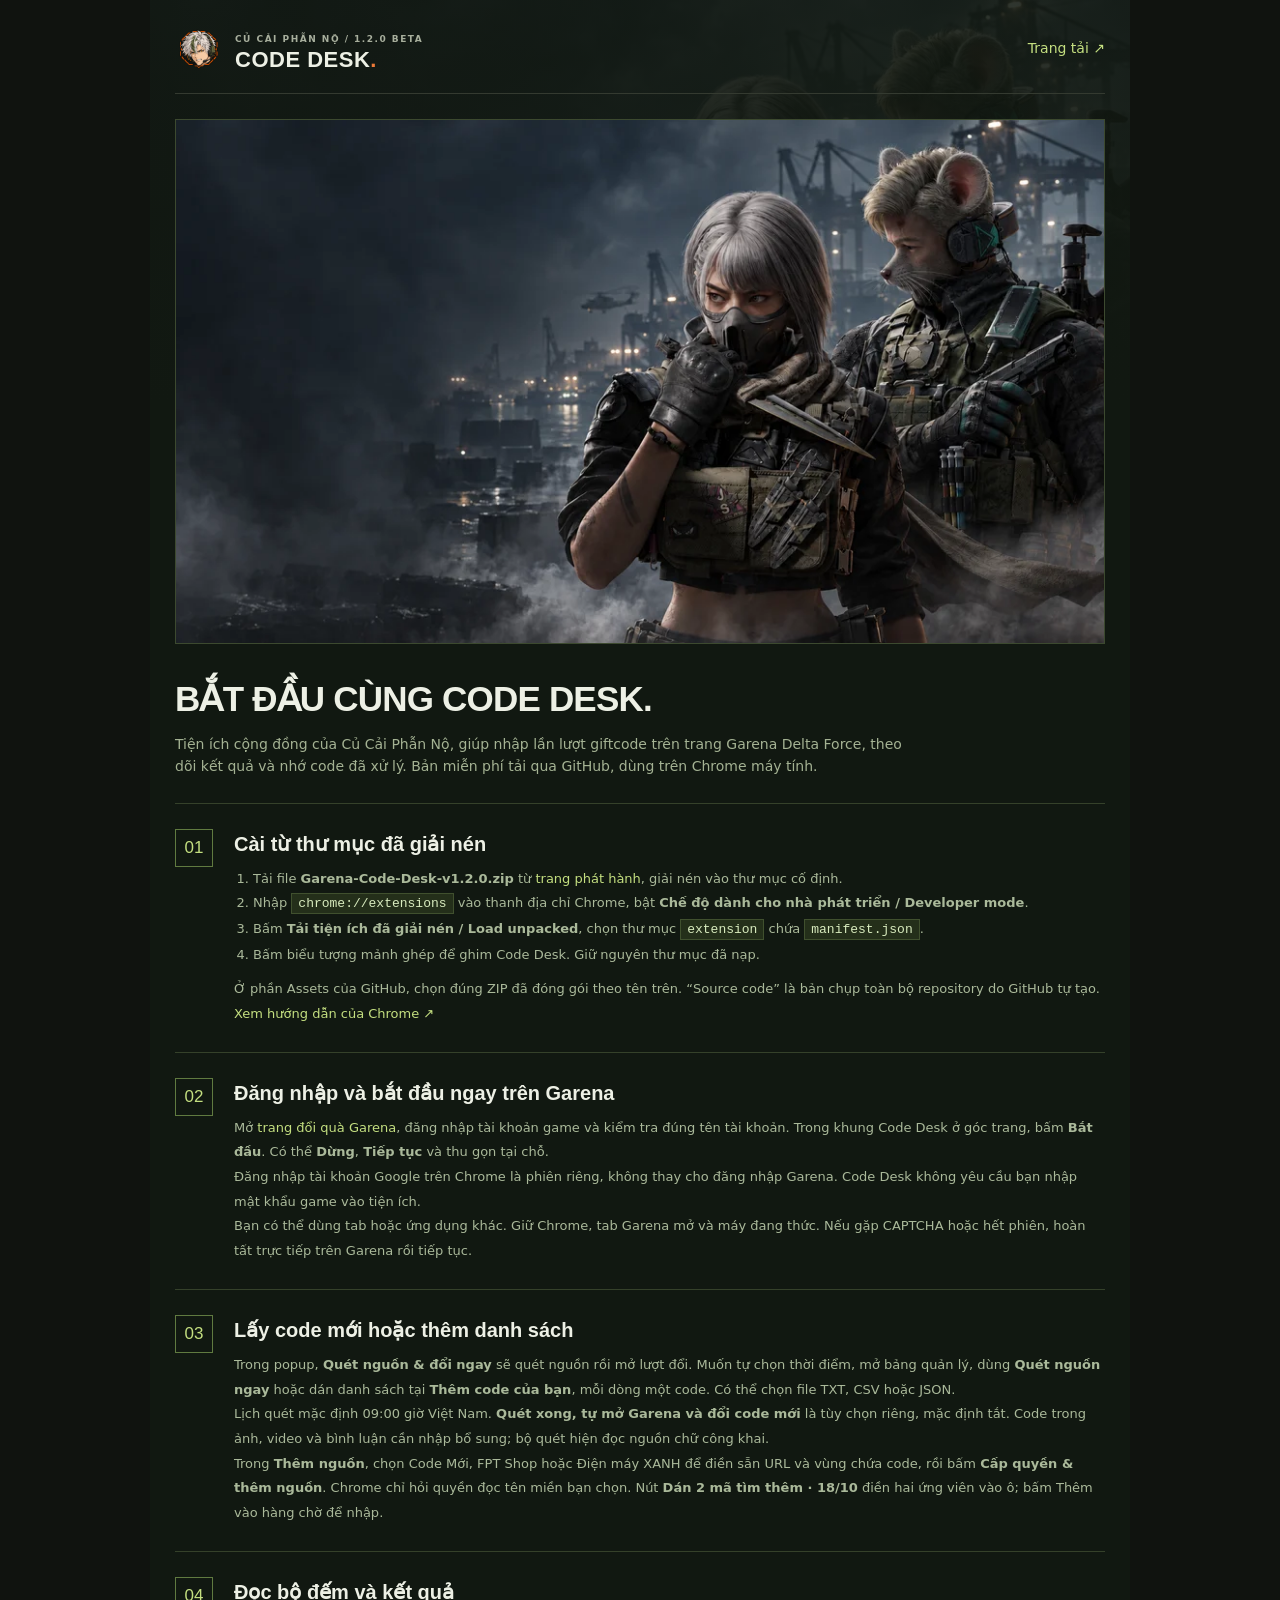
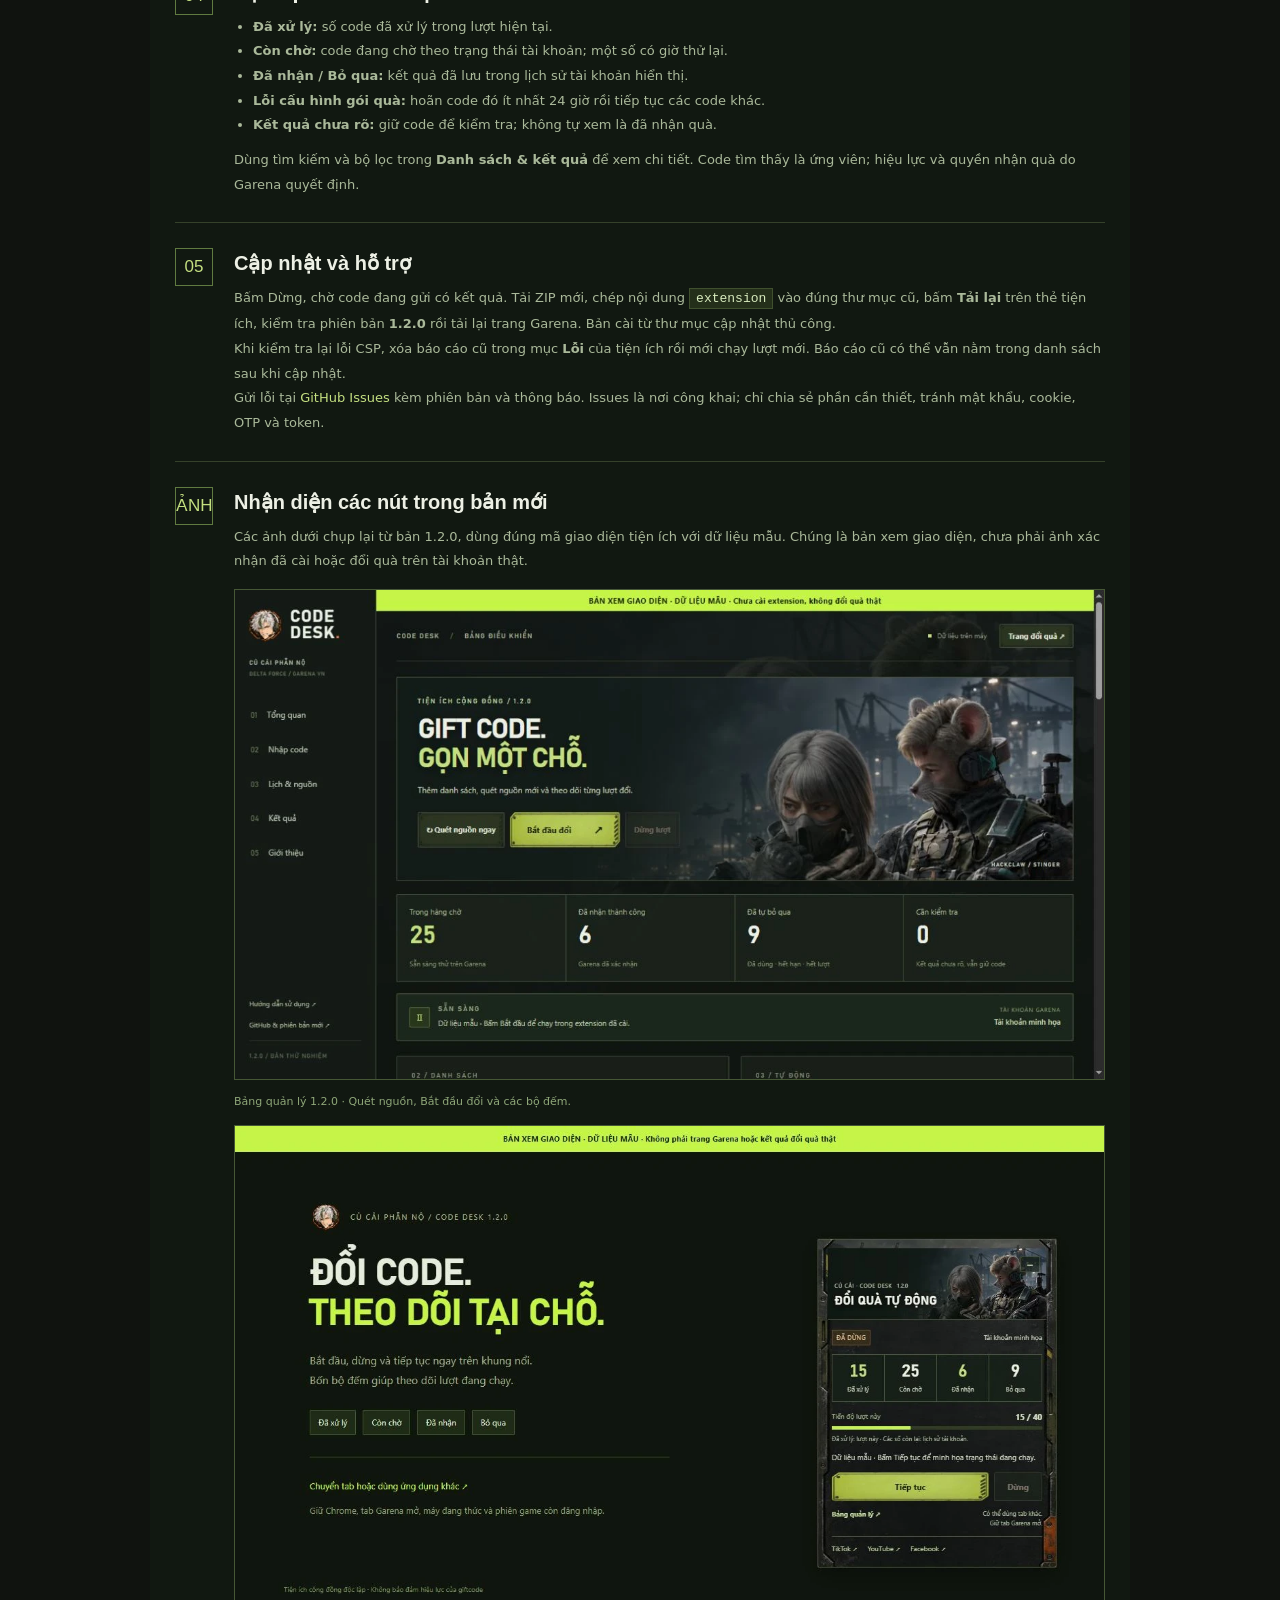
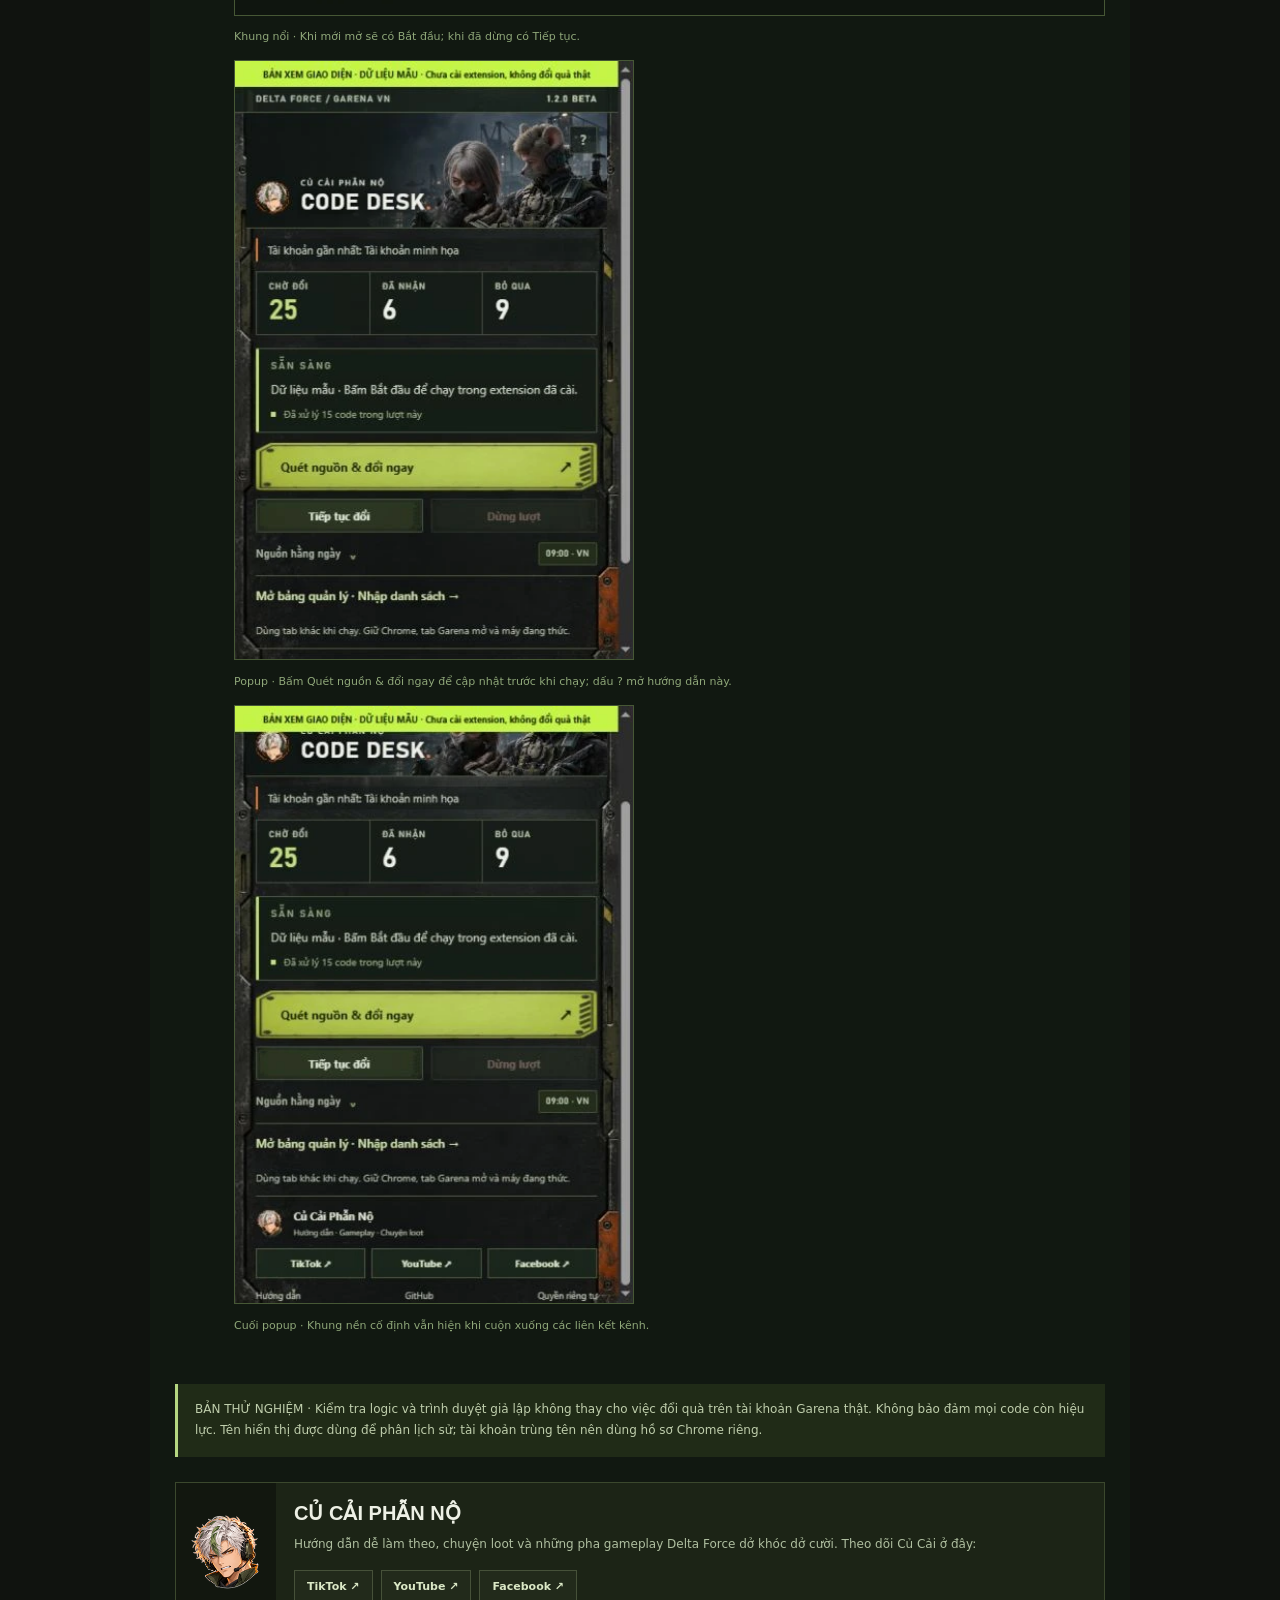
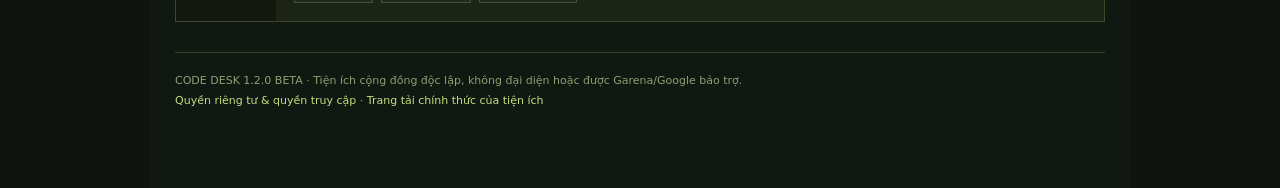
==== commit e01187d2: "Refresh 1.2.0 site with full squad backdrop and current UI guides" ====
--- a/guide.html
+++ b/guide.html
@@ -1,18 +1,18 @@
 <!doctype html>
 <html lang="vi">
-<head><meta charset="utf-8"><meta name="viewport" content="width=device-width,initial-scale=1"><title>Hướng dẫn · Củ Cải Code Desk</title><link rel="stylesheet" href="assets/style.css"><link rel="stylesheet" href="assets/tactical.css"></head>
+<head><meta charset="utf-8"><meta name="viewport" content="width=device-width,initial-scale=1"><title>Hướng dẫn · Củ Cải Code Desk</title><link rel="stylesheet" href="assets/style.css?v=1.2.0"><link rel="stylesheet" href="assets/tactical.css?v=1.2.0"><link rel="stylesheet" href="assets/field.css?v=1.2.0"></head>
 <body class="guide">
-  <header class="guide-header"><div class="brand"><img class="brand-mark" src="assets/icon-128.png" alt="Icon Code Desk" width="48" height="48"><div><small>CỦ CẢI PHẪN NỘ / 1.1.2 BETA</small><h1>CODE DESK<span class="brand-dot">.</span></h1></div></div><a href="./">Trang tải ↗</a></header>
-  <img class="guide-hero" src="assets/code-desk-cover.webp" alt="Auto nhập code Delta Force — Code Desk miễn phí" width="640" height="360">
+  <header class="guide-header"><div class="brand"><img class="brand-mark" src="assets/icon-128.png?v=1.2.0" alt="Icon Code Desk" width="48" height="48"><div><small>CỦ CẢI PHẪN NỘ / 1.2.0 BETA</small><h1>CODE DESK<span class="brand-dot">.</span></h1></div></div><a href="./">Trang tải ↗</a></header>
+  <img class="guide-hero" src="assets/operators-v1.2.0.webp?v=1.2.0" alt="Hackclaw và Stinger chuột quân y — giao diện Code Desk 1.2.0" width="960" height="541">
   <h2>BẮT ĐẦU CÙNG CODE DESK.</h2>
   <p class="guide-intro">Tiện ích cộng đồng của Củ Cải Phẫn Nộ, giúp nhập lần lượt giftcode trên trang Garena Delta Force, theo dõi kết quả và nhớ code đã xử lý. Bản miễn phí tải qua GitHub, dùng trên Chrome máy tính.</p>
-  <section class="guide-step"><span class="step-number">01</span><div><h3>Cài từ thư mục đã giải nén</h3><ol><li>Tải file <strong>Garena-Code-Desk-v1.1.2.zip</strong> từ <a href="https://github.com/LightHaru/garena-code-desk/releases/tag/v1.1.2" target="_blank" rel="noopener">trang phát hành</a>, giải nén vào thư mục cố định.</li><li>Nhập <code>chrome://extensions</code> vào thanh địa chỉ Chrome, bật <strong>Chế độ dành cho nhà phát triển / Developer mode</strong>.</li><li>Bấm <strong>Tải tiện ích đã giải nén / Load unpacked</strong>, chọn thư mục <code>extension</code> chứa <code>manifest.json</code>.</li><li>Bấm biểu tượng mảnh ghép để ghim Code Desk. Giữ nguyên thư mục đã nạp.</li></ol><p>Ở phần Assets của GitHub, chọn đúng ZIP đã đóng gói theo tên trên. “Source code” là bản chụp toàn bộ repository do GitHub tự tạo. <a href="https://developer.chrome.com/docs/extensions/get-started/tutorial/hello-world#load-an-unpacked-extension" target="_blank" rel="noopener">Xem hướng dẫn của Chrome ↗</a></p></div></section>
+  <section class="guide-step"><span class="step-number">01</span><div><h3>Cài từ thư mục đã giải nén</h3><ol><li>Tải file <strong>Garena-Code-Desk-v1.2.0.zip</strong> từ <a href="https://github.com/LightHaru/garena-code-desk/releases/tag/v1.2.0" target="_blank" rel="noopener">trang phát hành</a>, giải nén vào thư mục cố định.</li><li>Nhập <code>chrome://extensions</code> vào thanh địa chỉ Chrome, bật <strong>Chế độ dành cho nhà phát triển / Developer mode</strong>.</li><li>Bấm <strong>Tải tiện ích đã giải nén / Load unpacked</strong>, chọn thư mục <code>extension</code> chứa <code>manifest.json</code>.</li><li>Bấm biểu tượng mảnh ghép để ghim Code Desk. Giữ nguyên thư mục đã nạp.</li></ol><p>Ở phần Assets của GitHub, chọn đúng ZIP đã đóng gói theo tên trên. “Source code” là bản chụp toàn bộ repository do GitHub tự tạo. <a href="https://developer.chrome.com/docs/extensions/get-started/tutorial/hello-world#load-an-unpacked-extension" target="_blank" rel="noopener">Xem hướng dẫn của Chrome ↗</a></p></div></section>
   <section class="guide-step"><span class="step-number">02</span><div><h3>Đăng nhập và bắt đầu ngay trên Garena</h3><p>Mở <a href="https://redeem.df.garena.sg/vi/cdkgarena.html" target="_blank" rel="noopener">trang đổi quà Garena</a>, đăng nhập tài khoản game và kiểm tra đúng tên tài khoản. Trong khung Code Desk ở góc trang, bấm <strong>Bắt đầu</strong>. Có thể <strong>Dừng</strong>, <strong>Tiếp tục</strong> và thu gọn tại chỗ.</p><p>Đăng nhập tài khoản Google trên Chrome là phiên riêng, không thay cho đăng nhập Garena. Code Desk không yêu cầu bạn nhập mật khẩu game vào tiện ích.</p><p>Bạn có thể dùng tab hoặc ứng dụng khác. Giữ Chrome, tab Garena mở và máy đang thức. Nếu gặp CAPTCHA hoặc hết phiên, hoàn tất trực tiếp trên Garena rồi tiếp tục.</p></div></section>
-  <section class="guide-step"><span class="step-number">03</span><div><h3>Lấy code mới hoặc thêm danh sách</h3><p>Trong popup, <strong>Quét nguồn & đổi ngay</strong> sẽ quét nguồn rồi mở lượt đổi. Muốn tự chọn thời điểm, mở bảng quản lý, dùng <strong>Quét nguồn ngay</strong> hoặc dán danh sách tại <strong>Thêm code của bạn</strong>, mỗi dòng một code. Có thể chọn file TXT, CSV hoặc JSON.</p><p>Lịch quét mặc định 09:00 giờ Việt Nam. <strong>Quét xong, tự mở Garena và đổi code mới</strong> là tùy chọn riêng, mặc định tắt. Code trong ảnh, video và bình luận cần nhập bổ sung; bộ quét hiện đọc nguồn chữ công khai.</p></div></section>
+  <section class="guide-step"><span class="step-number">03</span><div><h3>Lấy code mới hoặc thêm danh sách</h3><p>Trong popup, <strong>Quét nguồn & đổi ngay</strong> sẽ quét nguồn rồi mở lượt đổi. Muốn tự chọn thời điểm, mở bảng quản lý, dùng <strong>Quét nguồn ngay</strong> hoặc dán danh sách tại <strong>Thêm code của bạn</strong>, mỗi dòng một code. Có thể chọn file TXT, CSV hoặc JSON.</p><p>Lịch quét mặc định 09:00 giờ Việt Nam. <strong>Quét xong, tự mở Garena và đổi code mới</strong> là tùy chọn riêng, mặc định tắt. Code trong ảnh, video và bình luận cần nhập bổ sung; bộ quét hiện đọc nguồn chữ công khai.</p><p>Trong <strong>Thêm nguồn</strong>, chọn Code Mới, FPT Shop hoặc Điện máy XANH để điền sẵn URL và vùng chứa code, rồi bấm <strong>Cấp quyền &amp; thêm nguồn</strong>. Chrome chỉ hỏi quyền đọc tên miền bạn chọn. Nút <strong>Dán 2 mã tìm thêm · 18/10</strong> điền hai ứng viên vào ô; bấm Thêm vào hàng chờ để nhập.</p></div></section>
   <section class="guide-step"><span class="step-number">04</span><div><h3>Đọc bộ đếm và kết quả</h3><ul><li><strong>Đã xử lý:</strong> số code đã xử lý trong lượt hiện tại.</li><li><strong>Còn chờ:</strong> code đang chờ theo trạng thái tài khoản; một số có giờ thử lại.</li><li><strong>Đã nhận / Bỏ qua:</strong> kết quả đã lưu trong lịch sử tài khoản hiển thị.</li><li><strong>Lỗi cấu hình gói quà:</strong> hoãn code đó ít nhất 24 giờ rồi tiếp tục các code khác.</li><li><strong>Kết quả chưa rõ:</strong> giữ code để kiểm tra; không tự xem là đã nhận quà.</li></ul><p>Dùng tìm kiếm và bộ lọc trong <strong>Danh sách & kết quả</strong> để xem chi tiết. Code tìm thấy là ứng viên; hiệu lực và quyền nhận quà do Garena quyết định.</p></div></section>
-  <section class="guide-step"><span class="step-number">05</span><div><h3>Cập nhật và hỗ trợ</h3><p>Bấm Dừng, chờ code đang gửi có kết quả. Tải ZIP mới, chép nội dung <code>extension</code> vào đúng thư mục cũ, bấm <strong>Tải lại</strong> trên thẻ tiện ích, kiểm tra phiên bản <strong>1.1.2</strong> rồi tải lại trang Garena. Bản cài từ thư mục cập nhật thủ công.</p><p>Khi kiểm tra lại lỗi CSP, xóa báo cáo cũ trong mục <strong>Lỗi</strong> của tiện ích rồi mới chạy lượt mới. Báo cáo cũ có thể vẫn nằm trong danh sách sau khi cập nhật.</p><p>Gửi lỗi tại <a href="https://github.com/LightHaru/garena-code-desk/issues" target="_blank" rel="noopener">GitHub Issues</a> kèm phiên bản và thông báo. Issues là nơi công khai; chỉ chia sẻ phần cần thiết, tránh mật khẩu, cookie, OTP và token.</p></div></section>
-  <section class="guide-step"><span class="step-number">ẢNH</span><div><h3>Nhận diện các nút trong bản mới</h3><p>Hai ảnh dưới dùng đúng mã giao diện tiện ích với dữ liệu mẫu. Chúng là bản xem giao diện, chưa phải ảnh xác nhận đã cài hoặc đổi quà trên tài khoản thật.</p><figure><img src="assets/help-panel.webp" alt="Bản xem khung nổi: Tiếp tục, Dừng, bốn bộ đếm và tiến độ" width="1280" height="720" loading="lazy"><figcaption>Khung nổi · Khi mới mở sẽ có Bắt đầu; khi đã dừng có Tiếp tục.</figcaption></figure><figure><img src="assets/help-popup.webp" alt="Bản xem popup: Quét nguồn và đổi ngay, Tiếp tục đổi, hướng dẫn và ba kênh Củ Cải" width="400" height="680" loading="lazy"><figcaption>Popup · Bấm Quét nguồn & đổi ngay để cập nhật trước khi chạy; dấu ? mở hướng dẫn này.</figcaption></figure></div></section>
+  <section class="guide-step"><span class="step-number">05</span><div><h3>Cập nhật và hỗ trợ</h3><p>Bấm Dừng, chờ code đang gửi có kết quả. Tải ZIP mới, chép nội dung <code>extension</code> vào đúng thư mục cũ, bấm <strong>Tải lại</strong> trên thẻ tiện ích, kiểm tra phiên bản <strong>1.2.0</strong> rồi tải lại trang Garena. Bản cài từ thư mục cập nhật thủ công.</p><p>Khi kiểm tra lại lỗi CSP, xóa báo cáo cũ trong mục <strong>Lỗi</strong> của tiện ích rồi mới chạy lượt mới. Báo cáo cũ có thể vẫn nằm trong danh sách sau khi cập nhật.</p><p>Gửi lỗi tại <a href="https://github.com/LightHaru/garena-code-desk/issues" target="_blank" rel="noopener">GitHub Issues</a> kèm phiên bản và thông báo. Issues là nơi công khai; chỉ chia sẻ phần cần thiết, tránh mật khẩu, cookie, OTP và token.</p></div></section>
+  <section class="guide-step"><span class="step-number">ẢNH</span><div><h3>Nhận diện các nút trong bản mới</h3><p>Các ảnh dưới chụp lại từ bản 1.2.0, dùng đúng mã giao diện tiện ích với dữ liệu mẫu. Chúng là bản xem giao diện, chưa phải ảnh xác nhận đã cài hoặc đổi quà trên tài khoản thật.</p><figure><img src="assets/help-dashboard.webp?v=1.2.0" alt="Bảng quản lý Code Desk 1.2.0 — dữ liệu mẫu" width="1280" height="720" loading="lazy"><figcaption>Bảng quản lý 1.2.0 · Quét nguồn, Bắt đầu đổi và các bộ đếm.</figcaption></figure><figure><img src="assets/help-panel.webp?v=1.2.0" alt="Bản xem khung nổi: Tiếp tục, Dừng, bốn bộ đếm và tiến độ" width="1280" height="720" loading="lazy"><figcaption>Khung nổi · Khi mới mở sẽ có Bắt đầu; khi đã dừng có Tiếp tục.</figcaption></figure><figure><img src="assets/help-popup.webp?v=1.2.0" alt="Bản xem popup: Quét nguồn và đổi ngay, Tiếp tục đổi, hướng dẫn và ba kênh Củ Cải" width="400" height="600" loading="lazy"><figcaption>Popup · Bấm Quét nguồn & đổi ngay để cập nhật trước khi chạy; dấu ? mở hướng dẫn này.</figcaption></figure><figure><img src="assets/help-popup-bottom.webp?v=1.2.0" alt="Bản xem cuối popup: khung nền còn nguyên khi cuộn tới ba kênh Củ Cải" width="400" height="600" loading="lazy"><figcaption>Cuối popup · Khung nền cố định vẫn hiện khi cuộn xuống các liên kết kênh.</figcaption></figure></div></section>
   <div class="guide-note">BẢN THỬ NGHIỆM · Kiểm tra logic và trình duyệt giả lập không thay cho việc đổi quà trên tài khoản Garena thật. Không bảo đảm mọi code còn hiệu lực. Tên hiển thị được dùng để phân lịch sử; tài khoản trùng tên nên dùng hồ sơ Chrome riêng.</div>
-  <section class="creator-card"><div class="creator-art"><img src="assets/creator-avatar.png" alt="Avatar anime Củ Cải Phẫn Nộ" width="150" height="150"></div><div class="creator-content"><h3>CỦ CẢI PHẪN NỘ</h3><p>Hướng dẫn dễ làm theo, chuyện loot và những pha gameplay Delta Force dở khóc dở cười. Theo dõi Củ Cải ở đây:</p><nav class="social-links" aria-label="Ba kênh Củ Cải Phẫn Nộ"><a href="https://www.tiktok.com/@cucaiphannodf" target="_blank" rel="noopener noreferrer">TikTok ↗</a><a href="https://www.youtube.com/@CucaiDF" target="_blank" rel="noopener noreferrer">YouTube ↗</a><a href="https://www.facebook.com/profile.php?id=61594886253423" target="_blank" rel="noopener noreferrer">Facebook ↗</a></nav></div></section>
-  <footer>CODE DESK 1.1.2 BETA · Tiện ích cộng đồng độc lập, không đại diện hoặc được Garena/Google bảo trợ.<br><a href="privacy.html">Quyền riêng tư & quyền truy cập</a> · <a href="https://lightharu.github.io/garena-code-desk-site/" target="_blank" rel="noopener">Trang tải chính thức của tiện ích</a></footer>
+  <section class="creator-card"><div class="creator-art"><img src="assets/creator-avatar.png?v=1.2.0" alt="Avatar anime Củ Cải Phẫn Nộ" width="150" height="150"></div><div class="creator-content"><h3>CỦ CẢI PHẪN NỘ</h3><p>Hướng dẫn dễ làm theo, chuyện loot và những pha gameplay Delta Force dở khóc dở cười. Theo dõi Củ Cải ở đây:</p><nav class="social-links" aria-label="Ba kênh Củ Cải Phẫn Nộ"><a href="https://www.tiktok.com/@cucaiphannodf" target="_blank" rel="noopener noreferrer">TikTok ↗</a><a href="https://www.youtube.com/@CucaiDF" target="_blank" rel="noopener noreferrer">YouTube ↗</a><a href="https://www.facebook.com/profile.php?id=61594886253423" target="_blank" rel="noopener noreferrer">Facebook ↗</a></nav></div></section>
+  <footer>CODE DESK 1.2.0 BETA · Tiện ích cộng đồng độc lập, không đại diện hoặc được Garena/Google bảo trợ.<br><a href="privacy.html">Quyền riêng tư & quyền truy cập</a> · <a href="https://lightharu.github.io/garena-code-desk-site/" target="_blank" rel="noopener">Trang tải chính thức của tiện ích</a></footer>
 </body></html>
--- a/assets/field.css
+++ b/assets/field.css
@@ -0,0 +1,53 @@
+/* Generated field equipment artwork. Labels and controls stay native HTML. */
+:root{--accent:#c4df80;--field-button:url("field-button-v1.2.0.webp");--field-console:url("field-console-v1.2.0.webp");--field-operators:url("operators-v1.2.0.webp")}
+.primary{background-color:transparent;background-image:var(--field-button);background-size:100% 100%;background-repeat:no-repeat;border:0;color:#17200b;padding:12px 25px;min-height:46px;box-shadow:none}
+.primary:hover:enabled{background-color:transparent;filter:brightness(1.08)}
+.primary:active:enabled{filter:brightness(.94)}
+button:disabled{filter:grayscale(.35);opacity:.45}
+.secondary,.file-button{background-image:linear-gradient(#18211bdf,#18211bdf),var(--field-button);background-size:100% 100%;background-repeat:no-repeat;border-color:#4a5140}
+.secondary:hover:enabled,.file-button:hover{background-color:#263329;background-image:linear-gradient(#223227cf,#223227cf),var(--field-button)}
+.popup{position:relative;isolation:isolate;background:none;padding-right:21px;padding-left:21px;max-width:100%;overflow-x:hidden;color:#eef0e7;overscroll-behavior-y:contain;scrollbar-gutter:stable}
+.popup::before{content:"";position:fixed;inset:0;z-index:-1;pointer-events:none;background:#101613 var(--field-console) center/100% 100% no-repeat}
+.popup-topline{margin-left:-21px;margin-right:-21px;padding-left:21px;padding-right:21px;background:#151e19dc;border-color:#545c43;color:#bcc7af}
+.popup .brand{min-height:116px;margin:-12px -10px 0;padding:13px 10px;background-image:linear-gradient(90deg,#101613 0%,#101613d9 34%,#1016131a 64%),var(--field-operators);background-size:cover;background-position:center top;align-items:flex-end;border-bottom:1px solid #505c42}
+.popup .brand-mark{width:34px;height:34px}
+.popup .brand h1{font-size:23px;text-shadow:0 1px 8px #000}
+.popup .brand small{font-size:8px;color:#d5ddcc}
+.popup .icon-link{align-self:flex-start;background:#111915b8}
+.popup .account-line{color:#c6ccbb;background:#10171380;padding-top:3px;padding-bottom:3px}
+.popup-stats{border-color:#4a5140;background:#151d17e8}
+.popup-stats>div{border-color:#4a5140}
+.popup-stats span{color:#bdc5ae}
+.popup .run-card{background:#141d17ed;border-color:#4b5940;border-left-color:#bedb76}
+.popup .run-card p{color:#cbd2c1}
+.popup .primary{min-height:44px;padding:10px 25px}
+.popup .button-row button{min-height:34px}
+.popup-source summary,.popup-source p,.popup .footnote{color:#b0baa5}
+.popup .link-button{color:#d2e4ad;border-color:#515c43}
+.popup-footer{border-color:#515c43}
+.popup-footer .creator-mini small,.popup-footer .footer-utility a{color:#b7c0ab}
+.popup-footer .social-links a{background:#1a261de8;border-color:#505c43}
+.dashboard{background-color:#101512;background-image:linear-gradient(#101512d9,#101512 620px),var(--field-operators);background-repeat:no-repeat;background-size:100% auto;background-position:right top;background-attachment:fixed}
+.desk-sidebar{background:#141b17f5;border-color:#3d4936}
+.intro{position:relative;isolation:isolate;display:block;margin:23px 0 20px;min-height:300px;padding:28px 30px 23px;border:1px solid #4b5740;background-image:linear-gradient(90deg,#121b17f5 0%,#121b17e6 34%,#121b1714 78%),var(--field-operators);background-position:center,right top;background-size:cover;overflow:hidden}
+.intro>div:first-child{max-width:65%}
+.intro h2{font-size:clamp(32px,3.2vw,48px);margin:13px 0 13px;text-shadow:0 2px 15px #0006}
+.intro p{max-width:365px;line-height:1.9;color:#c4cdb9}
+.intro-actions{justify-content:flex-start;max-width:none;margin-top:21px;padding:0}
+.intro-actions .primary{min-width:162px}
+.intro .eyebrow{color:#bed0a4}
+.intro:after{content:"HACKCLAW / STINGER";position:absolute;right:18px;bottom:16px;font:600 8px/1.5 var(--display);letter-spacing:1.2px;color:#d4dcc7;text-shadow:0 2px 8px #000}
+.card{background-color:#181f19f5;border-color:#414d38}
+.stats-grid{border-color:#48543c}
+.stats-grid article{background:#1a221bed;border-color:#48543c}
+.runner-bar{background:#1c281deb;border-color:#4d6140}
+.source-presets{padding:13px 0 3px;border-top:1px solid #3c4933;margin-top:14px}
+.source-presets>label{display:block;font-size:11px;color:#c7d1ba}
+.source-presets select{width:100%;margin-top:7px}
+.source-presets p{font-size:10px;color:#9fac91;line-height:1.8;margin-top:7px}
+.source-form .primary{padding-left:25px;padding-right:25px}
+.research-import{margin-top:14px;padding-top:12px;border-top:1px solid #3c4933}.research-import button{font-size:10px;min-height:33px}.research-import .hint{margin-top:7px}
+.guide{background-image:linear-gradient(#111811de,#111811 400px),var(--field-operators);background-size:100% auto;background-repeat:no-repeat;background-position:right top}
+@media(max-width:850px){.intro{min-height:320px;padding:25px 22px;background-position:center,right top}.intro>div:first-child{max-width:78%}.intro h2{font-size:37px}.intro-actions{max-width:340px}.intro:after{font-size:7px;right:12px;bottom:9px}}
+@media(max-width:560px){.intro{margin-top:18px;padding:23px 19px;min-height:340px;background-image:linear-gradient(90deg,#121b17ed 0%,#121b17bb 50%,#121b1750),var(--field-operators)}.intro>div:first-child{max-width:100%}.intro h2{font-size:35px}.intro p{max-width:260px}.intro-actions{max-width:265px}.intro:after{font-size:6px}}
+@media(forced-colors:active){.primary,.secondary{border:1px solid ButtonText;background-image:none}.popup,.intro{background-image:none}}
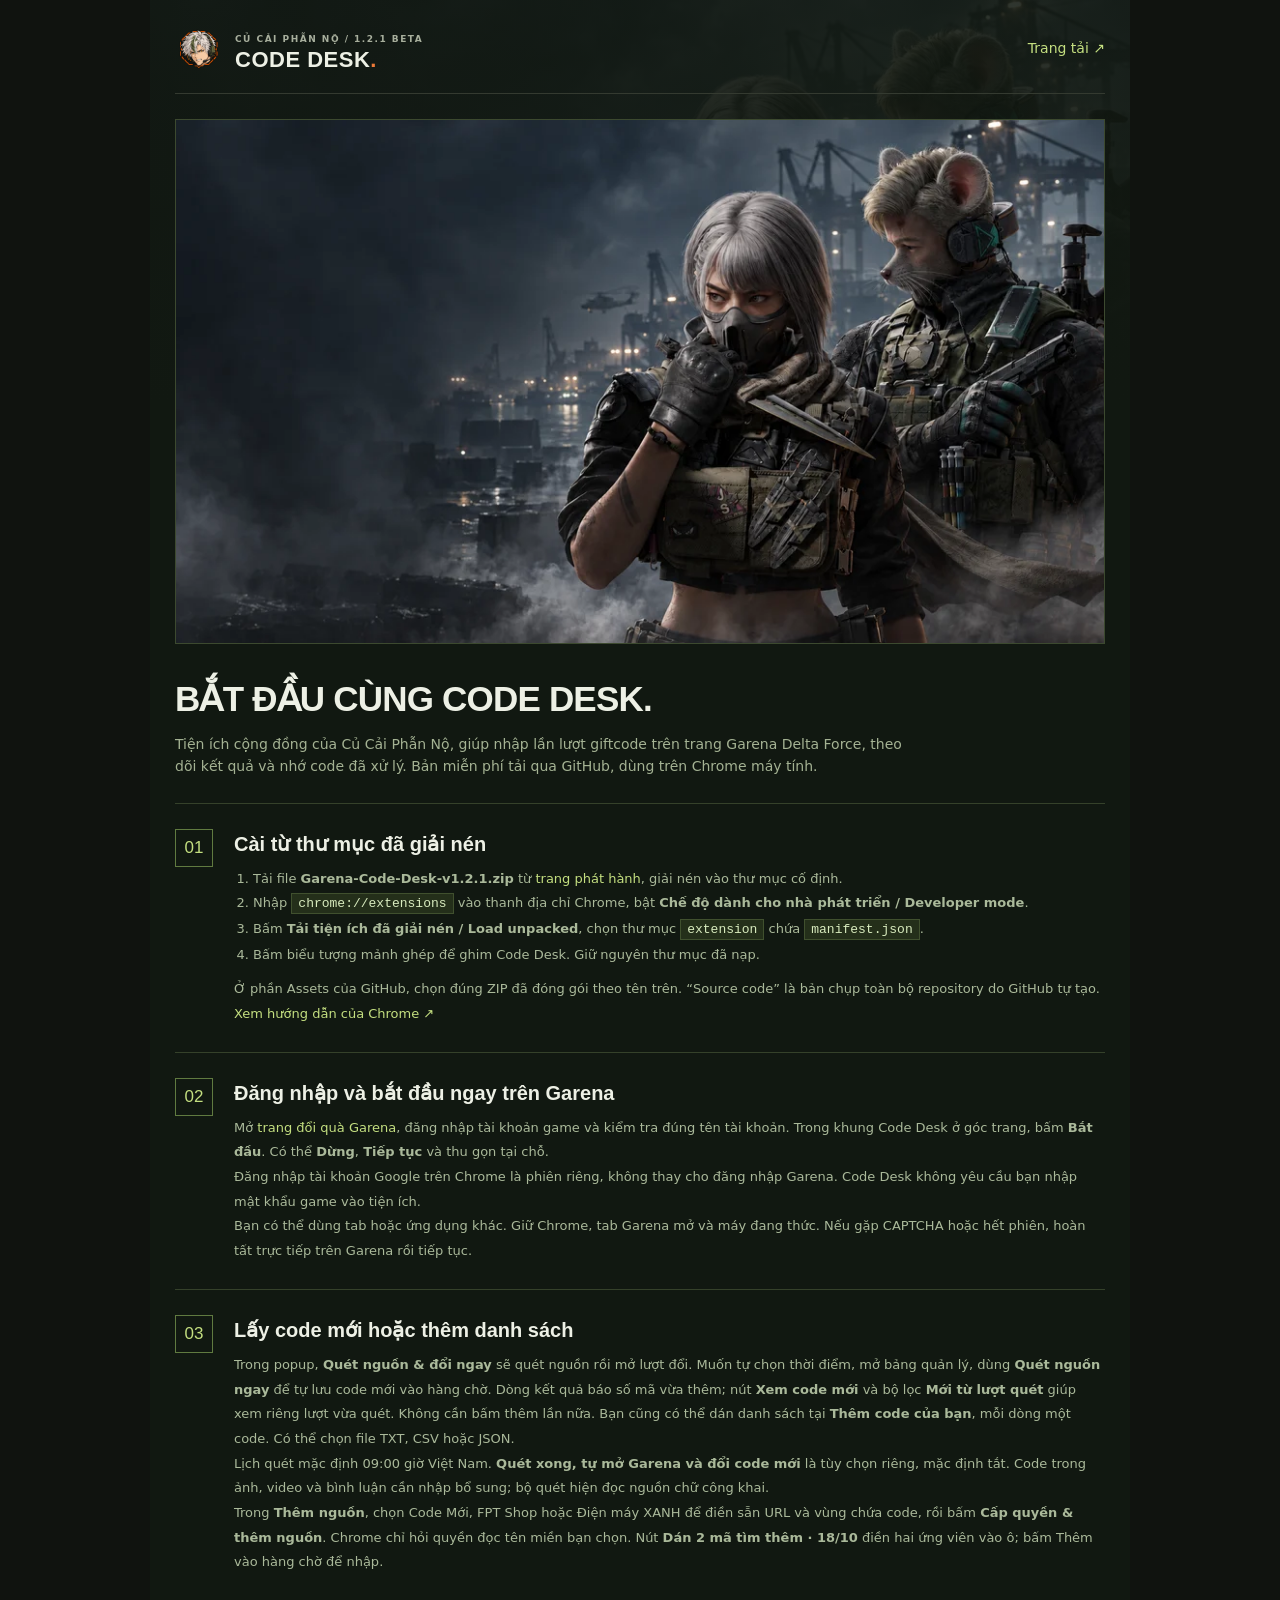
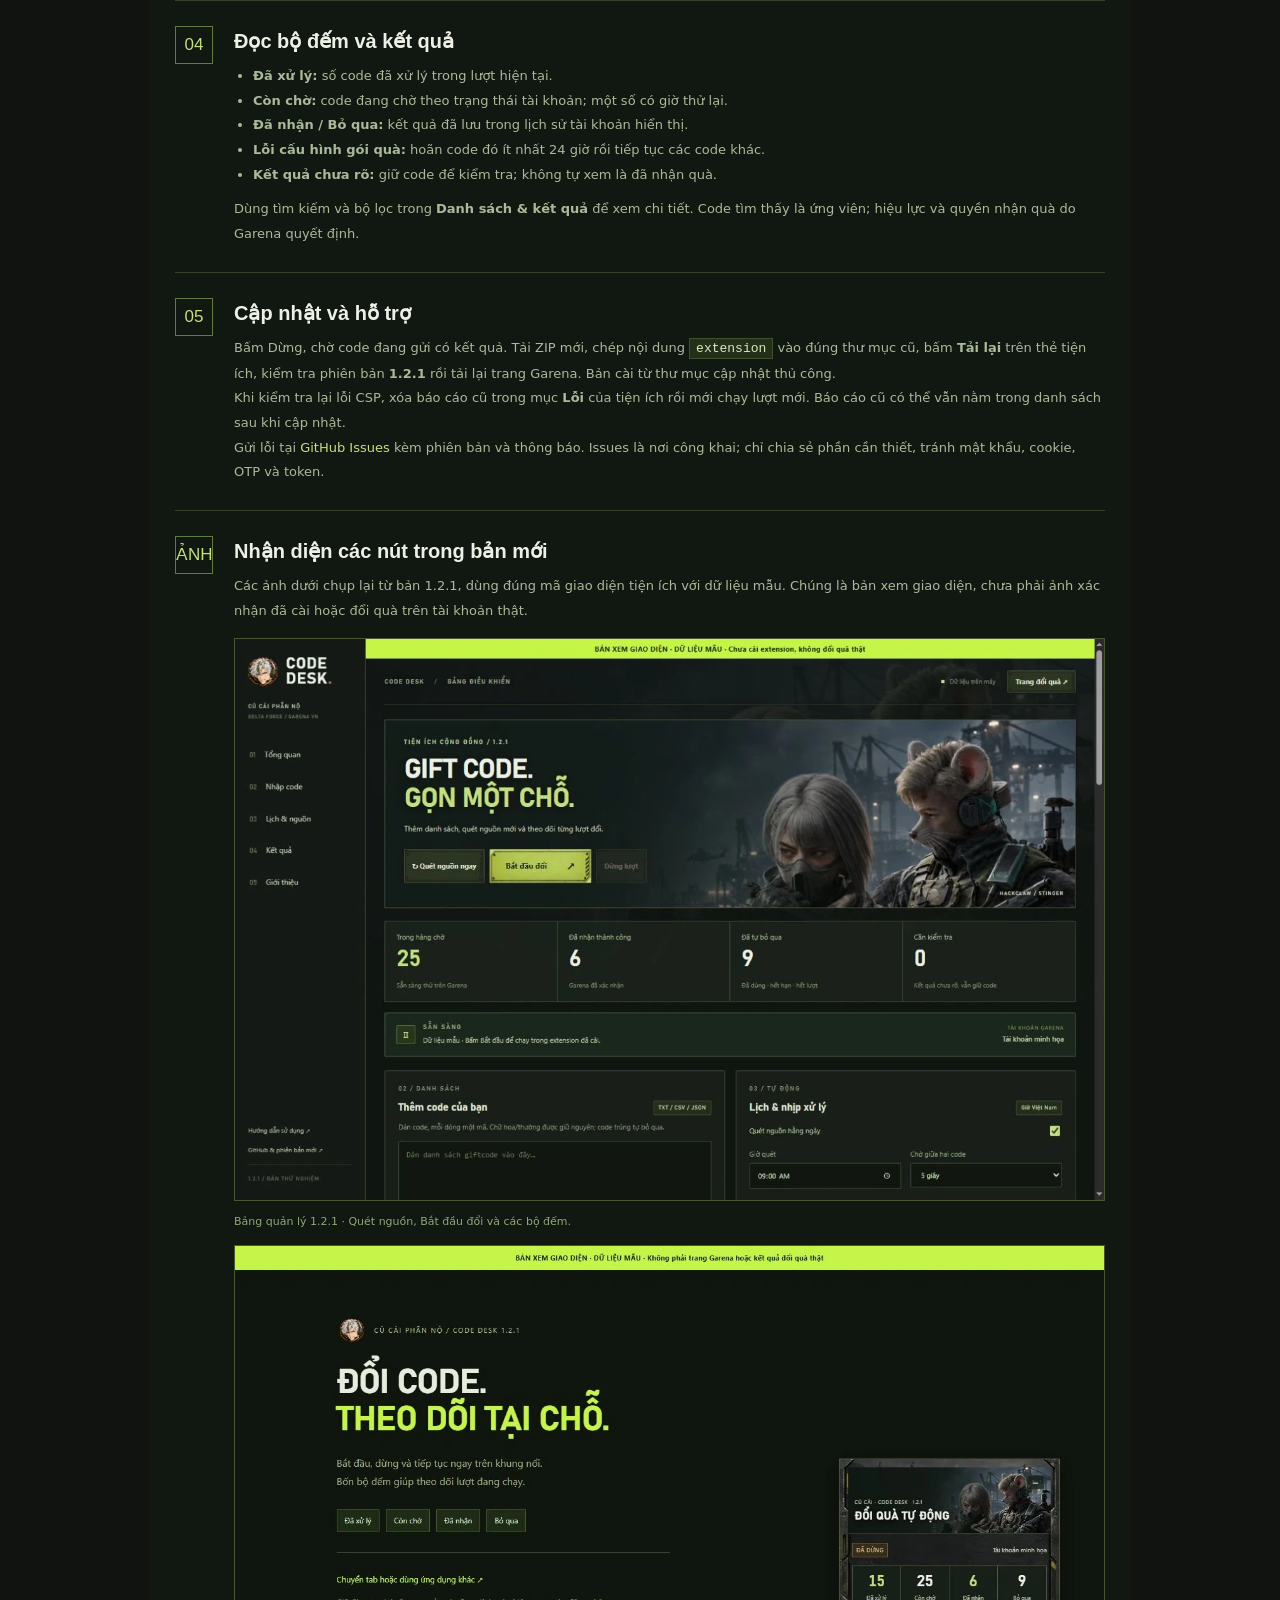
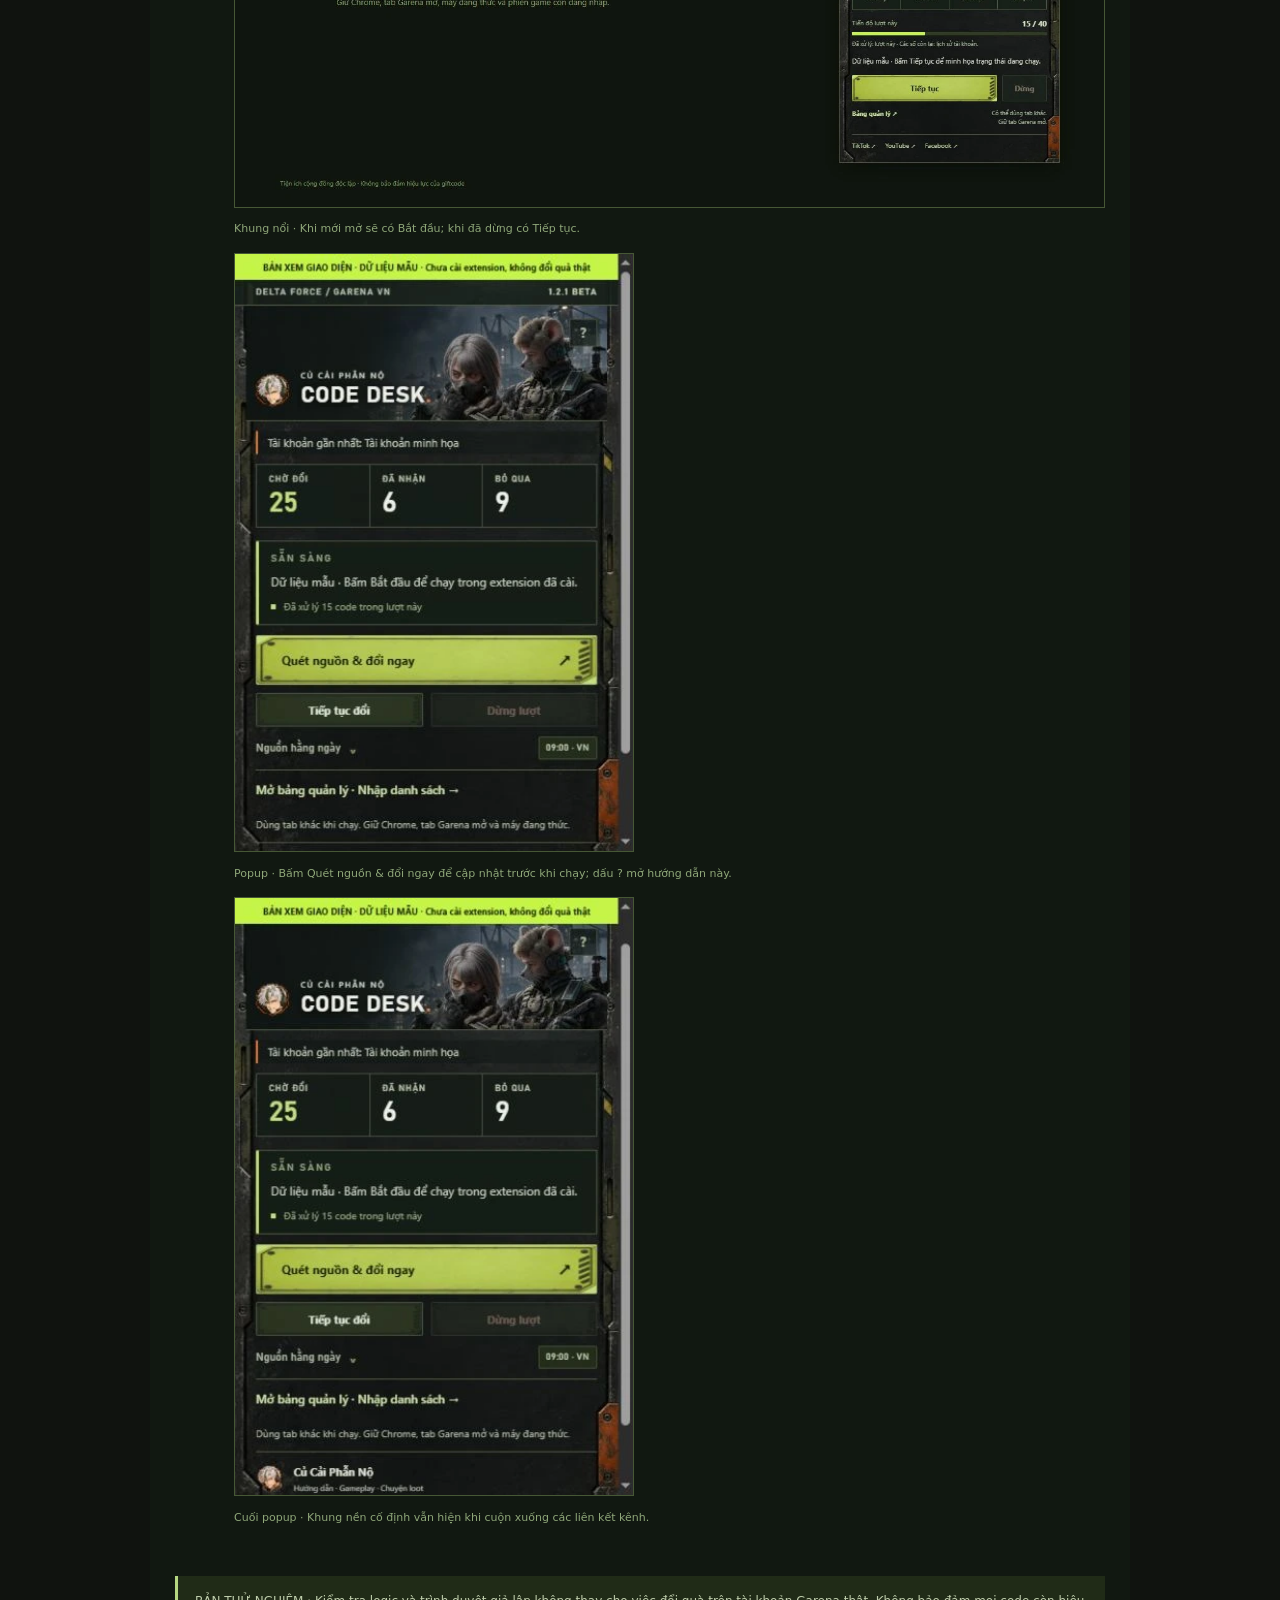
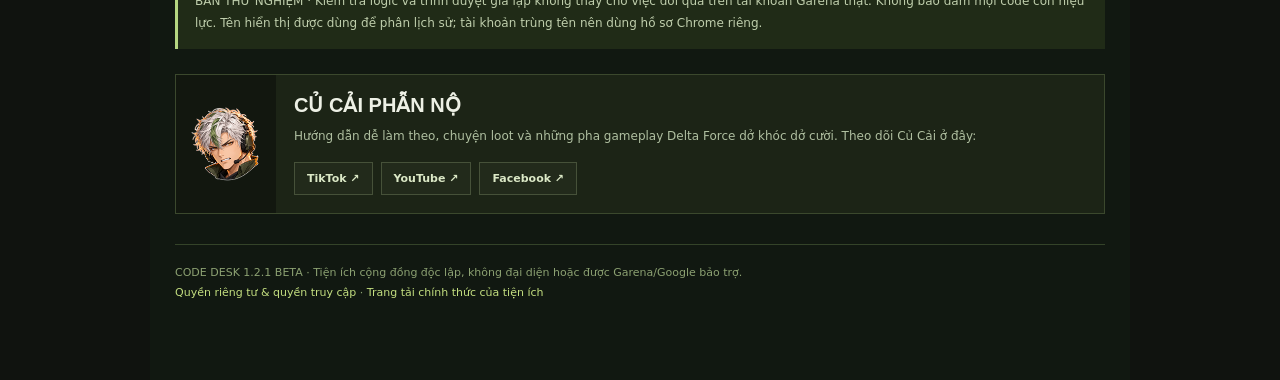
==== commit a975d68a: "fix: keep download button frame aligned and document version 1.2.1" ====
--- a/guide.html
+++ b/guide.html
@@ -1,18 +1,18 @@
 <!doctype html>
 <html lang="vi">
-<head><meta charset="utf-8"><meta name="viewport" content="width=device-width,initial-scale=1"><title>Hướng dẫn · Củ Cải Code Desk</title><link rel="stylesheet" href="assets/style.css?v=1.2.0"><link rel="stylesheet" href="assets/tactical.css?v=1.2.0"><link rel="stylesheet" href="assets/field.css?v=1.2.0"></head>
+<head><meta charset="utf-8"><meta name="viewport" content="width=device-width,initial-scale=1"><title>Hướng dẫn · Củ Cải Code Desk</title><link rel="stylesheet" href="assets/style.css?v=1.2.1"><link rel="stylesheet" href="assets/tactical.css?v=1.2.1"><link rel="stylesheet" href="assets/field.css?v=1.2.1"></head>
 <body class="guide">
-  <header class="guide-header"><div class="brand"><img class="brand-mark" src="assets/icon-128.png?v=1.2.0" alt="Icon Code Desk" width="48" height="48"><div><small>CỦ CẢI PHẪN NỘ / 1.2.0 BETA</small><h1>CODE DESK<span class="brand-dot">.</span></h1></div></div><a href="./">Trang tải ↗</a></header>
-  <img class="guide-hero" src="assets/operators-v1.2.0.webp?v=1.2.0" alt="Hackclaw và Stinger chuột quân y — giao diện Code Desk 1.2.0" width="960" height="541">
+  <header class="guide-header"><div class="brand"><img class="brand-mark" src="assets/icon-128.png?v=1.2.1" alt="Icon Code Desk" width="48" height="48"><div><small>CỦ CẢI PHẪN NỘ / 1.2.1 BETA</small><h1>CODE DESK<span class="brand-dot">.</span></h1></div></div><a href="./">Trang tải ↗</a></header>
+  <img class="guide-hero" src="assets/operators-v1.2.0.webp?v=1.2.1" alt="Hackclaw và Stinger chuột quân y — giao diện Code Desk 1.2.1" width="960" height="541">
   <h2>BẮT ĐẦU CÙNG CODE DESK.</h2>
   <p class="guide-intro">Tiện ích cộng đồng của Củ Cải Phẫn Nộ, giúp nhập lần lượt giftcode trên trang Garena Delta Force, theo dõi kết quả và nhớ code đã xử lý. Bản miễn phí tải qua GitHub, dùng trên Chrome máy tính.</p>
-  <section class="guide-step"><span class="step-number">01</span><div><h3>Cài từ thư mục đã giải nén</h3><ol><li>Tải file <strong>Garena-Code-Desk-v1.2.0.zip</strong> từ <a href="https://github.com/LightHaru/garena-code-desk/releases/tag/v1.2.0" target="_blank" rel="noopener">trang phát hành</a>, giải nén vào thư mục cố định.</li><li>Nhập <code>chrome://extensions</code> vào thanh địa chỉ Chrome, bật <strong>Chế độ dành cho nhà phát triển / Developer mode</strong>.</li><li>Bấm <strong>Tải tiện ích đã giải nén / Load unpacked</strong>, chọn thư mục <code>extension</code> chứa <code>manifest.json</code>.</li><li>Bấm biểu tượng mảnh ghép để ghim Code Desk. Giữ nguyên thư mục đã nạp.</li></ol><p>Ở phần Assets của GitHub, chọn đúng ZIP đã đóng gói theo tên trên. “Source code” là bản chụp toàn bộ repository do GitHub tự tạo. <a href="https://developer.chrome.com/docs/extensions/get-started/tutorial/hello-world#load-an-unpacked-extension" target="_blank" rel="noopener">Xem hướng dẫn của Chrome ↗</a></p></div></section>
+  <section class="guide-step"><span class="step-number">01</span><div><h3>Cài từ thư mục đã giải nén</h3><ol><li>Tải file <strong>Garena-Code-Desk-v1.2.1.zip</strong> từ <a href="https://github.com/LightHaru/garena-code-desk/releases/tag/v1.2.1" target="_blank" rel="noopener">trang phát hành</a>, giải nén vào thư mục cố định.</li><li>Nhập <code>chrome://extensions</code> vào thanh địa chỉ Chrome, bật <strong>Chế độ dành cho nhà phát triển / Developer mode</strong>.</li><li>Bấm <strong>Tải tiện ích đã giải nén / Load unpacked</strong>, chọn thư mục <code>extension</code> chứa <code>manifest.json</code>.</li><li>Bấm biểu tượng mảnh ghép để ghim Code Desk. Giữ nguyên thư mục đã nạp.</li></ol><p>Ở phần Assets của GitHub, chọn đúng ZIP đã đóng gói theo tên trên. “Source code” là bản chụp toàn bộ repository do GitHub tự tạo. <a href="https://developer.chrome.com/docs/extensions/get-started/tutorial/hello-world#load-an-unpacked-extension" target="_blank" rel="noopener">Xem hướng dẫn của Chrome ↗</a></p></div></section>
   <section class="guide-step"><span class="step-number">02</span><div><h3>Đăng nhập và bắt đầu ngay trên Garena</h3><p>Mở <a href="https://redeem.df.garena.sg/vi/cdkgarena.html" target="_blank" rel="noopener">trang đổi quà Garena</a>, đăng nhập tài khoản game và kiểm tra đúng tên tài khoản. Trong khung Code Desk ở góc trang, bấm <strong>Bắt đầu</strong>. Có thể <strong>Dừng</strong>, <strong>Tiếp tục</strong> và thu gọn tại chỗ.</p><p>Đăng nhập tài khoản Google trên Chrome là phiên riêng, không thay cho đăng nhập Garena. Code Desk không yêu cầu bạn nhập mật khẩu game vào tiện ích.</p><p>Bạn có thể dùng tab hoặc ứng dụng khác. Giữ Chrome, tab Garena mở và máy đang thức. Nếu gặp CAPTCHA hoặc hết phiên, hoàn tất trực tiếp trên Garena rồi tiếp tục.</p></div></section>
-  <section class="guide-step"><span class="step-number">03</span><div><h3>Lấy code mới hoặc thêm danh sách</h3><p>Trong popup, <strong>Quét nguồn & đổi ngay</strong> sẽ quét nguồn rồi mở lượt đổi. Muốn tự chọn thời điểm, mở bảng quản lý, dùng <strong>Quét nguồn ngay</strong> hoặc dán danh sách tại <strong>Thêm code của bạn</strong>, mỗi dòng một code. Có thể chọn file TXT, CSV hoặc JSON.</p><p>Lịch quét mặc định 09:00 giờ Việt Nam. <strong>Quét xong, tự mở Garena và đổi code mới</strong> là tùy chọn riêng, mặc định tắt. Code trong ảnh, video và bình luận cần nhập bổ sung; bộ quét hiện đọc nguồn chữ công khai.</p><p>Trong <strong>Thêm nguồn</strong>, chọn Code Mới, FPT Shop hoặc Điện máy XANH để điền sẵn URL và vùng chứa code, rồi bấm <strong>Cấp quyền &amp; thêm nguồn</strong>. Chrome chỉ hỏi quyền đọc tên miền bạn chọn. Nút <strong>Dán 2 mã tìm thêm · 18/10</strong> điền hai ứng viên vào ô; bấm Thêm vào hàng chờ để nhập.</p></div></section>
+  <section class="guide-step"><span class="step-number">03</span><div><h3>Lấy code mới hoặc thêm danh sách</h3><p>Trong popup, <strong>Quét nguồn & đổi ngay</strong> sẽ quét nguồn rồi mở lượt đổi. Muốn tự chọn thời điểm, mở bảng quản lý, dùng <strong>Quét nguồn ngay</strong> để tự lưu code mới vào hàng chờ. Dòng kết quả báo số mã vừa thêm; nút <strong>Xem code mới</strong> và bộ lọc <strong>Mới từ lượt quét</strong> giúp xem riêng lượt vừa quét. Không cần bấm thêm lần nữa. Bạn cũng có thể dán danh sách tại <strong>Thêm code của bạn</strong>, mỗi dòng một code. Có thể chọn file TXT, CSV hoặc JSON.</p><p>Lịch quét mặc định 09:00 giờ Việt Nam. <strong>Quét xong, tự mở Garena và đổi code mới</strong> là tùy chọn riêng, mặc định tắt. Code trong ảnh, video và bình luận cần nhập bổ sung; bộ quét hiện đọc nguồn chữ công khai.</p><p>Trong <strong>Thêm nguồn</strong>, chọn Code Mới, FPT Shop hoặc Điện máy XANH để điền sẵn URL và vùng chứa code, rồi bấm <strong>Cấp quyền &amp; thêm nguồn</strong>. Chrome chỉ hỏi quyền đọc tên miền bạn chọn. Nút <strong>Dán 2 mã tìm thêm · 18/10</strong> điền hai ứng viên vào ô; bấm Thêm vào hàng chờ để nhập.</p></div></section>
   <section class="guide-step"><span class="step-number">04</span><div><h3>Đọc bộ đếm và kết quả</h3><ul><li><strong>Đã xử lý:</strong> số code đã xử lý trong lượt hiện tại.</li><li><strong>Còn chờ:</strong> code đang chờ theo trạng thái tài khoản; một số có giờ thử lại.</li><li><strong>Đã nhận / Bỏ qua:</strong> kết quả đã lưu trong lịch sử tài khoản hiển thị.</li><li><strong>Lỗi cấu hình gói quà:</strong> hoãn code đó ít nhất 24 giờ rồi tiếp tục các code khác.</li><li><strong>Kết quả chưa rõ:</strong> giữ code để kiểm tra; không tự xem là đã nhận quà.</li></ul><p>Dùng tìm kiếm và bộ lọc trong <strong>Danh sách & kết quả</strong> để xem chi tiết. Code tìm thấy là ứng viên; hiệu lực và quyền nhận quà do Garena quyết định.</p></div></section>
-  <section class="guide-step"><span class="step-number">05</span><div><h3>Cập nhật và hỗ trợ</h3><p>Bấm Dừng, chờ code đang gửi có kết quả. Tải ZIP mới, chép nội dung <code>extension</code> vào đúng thư mục cũ, bấm <strong>Tải lại</strong> trên thẻ tiện ích, kiểm tra phiên bản <strong>1.2.0</strong> rồi tải lại trang Garena. Bản cài từ thư mục cập nhật thủ công.</p><p>Khi kiểm tra lại lỗi CSP, xóa báo cáo cũ trong mục <strong>Lỗi</strong> của tiện ích rồi mới chạy lượt mới. Báo cáo cũ có thể vẫn nằm trong danh sách sau khi cập nhật.</p><p>Gửi lỗi tại <a href="https://github.com/LightHaru/garena-code-desk/issues" target="_blank" rel="noopener">GitHub Issues</a> kèm phiên bản và thông báo. Issues là nơi công khai; chỉ chia sẻ phần cần thiết, tránh mật khẩu, cookie, OTP và token.</p></div></section>
-  <section class="guide-step"><span class="step-number">ẢNH</span><div><h3>Nhận diện các nút trong bản mới</h3><p>Các ảnh dưới chụp lại từ bản 1.2.0, dùng đúng mã giao diện tiện ích với dữ liệu mẫu. Chúng là bản xem giao diện, chưa phải ảnh xác nhận đã cài hoặc đổi quà trên tài khoản thật.</p><figure><img src="assets/help-dashboard.webp?v=1.2.0" alt="Bảng quản lý Code Desk 1.2.0 — dữ liệu mẫu" width="1280" height="720" loading="lazy"><figcaption>Bảng quản lý 1.2.0 · Quét nguồn, Bắt đầu đổi và các bộ đếm.</figcaption></figure><figure><img src="assets/help-panel.webp?v=1.2.0" alt="Bản xem khung nổi: Tiếp tục, Dừng, bốn bộ đếm và tiến độ" width="1280" height="720" loading="lazy"><figcaption>Khung nổi · Khi mới mở sẽ có Bắt đầu; khi đã dừng có Tiếp tục.</figcaption></figure><figure><img src="assets/help-popup.webp?v=1.2.0" alt="Bản xem popup: Quét nguồn và đổi ngay, Tiếp tục đổi, hướng dẫn và ba kênh Củ Cải" width="400" height="600" loading="lazy"><figcaption>Popup · Bấm Quét nguồn & đổi ngay để cập nhật trước khi chạy; dấu ? mở hướng dẫn này.</figcaption></figure><figure><img src="assets/help-popup-bottom.webp?v=1.2.0" alt="Bản xem cuối popup: khung nền còn nguyên khi cuộn tới ba kênh Củ Cải" width="400" height="600" loading="lazy"><figcaption>Cuối popup · Khung nền cố định vẫn hiện khi cuộn xuống các liên kết kênh.</figcaption></figure></div></section>
+  <section class="guide-step"><span class="step-number">05</span><div><h3>Cập nhật và hỗ trợ</h3><p>Bấm Dừng, chờ code đang gửi có kết quả. Tải ZIP mới, chép nội dung <code>extension</code> vào đúng thư mục cũ, bấm <strong>Tải lại</strong> trên thẻ tiện ích, kiểm tra phiên bản <strong>1.2.1</strong> rồi tải lại trang Garena. Bản cài từ thư mục cập nhật thủ công.</p><p>Khi kiểm tra lại lỗi CSP, xóa báo cáo cũ trong mục <strong>Lỗi</strong> của tiện ích rồi mới chạy lượt mới. Báo cáo cũ có thể vẫn nằm trong danh sách sau khi cập nhật.</p><p>Gửi lỗi tại <a href="https://github.com/LightHaru/garena-code-desk/issues" target="_blank" rel="noopener">GitHub Issues</a> kèm phiên bản và thông báo. Issues là nơi công khai; chỉ chia sẻ phần cần thiết, tránh mật khẩu, cookie, OTP và token.</p></div></section>
+  <section class="guide-step"><span class="step-number">ẢNH</span><div><h3>Nhận diện các nút trong bản mới</h3><p>Các ảnh dưới chụp lại từ bản 1.2.1, dùng đúng mã giao diện tiện ích với dữ liệu mẫu. Chúng là bản xem giao diện, chưa phải ảnh xác nhận đã cài hoặc đổi quà trên tài khoản thật.</p><figure><img src="assets/help-dashboard.webp?v=1.2.1" alt="Bảng quản lý Code Desk 1.2.1 — dữ liệu mẫu" width="1280" height="720" loading="lazy"><figcaption>Bảng quản lý 1.2.1 · Quét nguồn, Bắt đầu đổi và các bộ đếm.</figcaption></figure><figure><img src="assets/help-panel.webp?v=1.2.1" alt="Bản xem khung nổi: Tiếp tục, Dừng, bốn bộ đếm và tiến độ" width="1280" height="720" loading="lazy"><figcaption>Khung nổi · Khi mới mở sẽ có Bắt đầu; khi đã dừng có Tiếp tục.</figcaption></figure><figure><img src="assets/help-popup.webp?v=1.2.1" alt="Bản xem popup: Quét nguồn và đổi ngay, Tiếp tục đổi, hướng dẫn và ba kênh Củ Cải" width="400" height="600" loading="lazy"><figcaption>Popup · Bấm Quét nguồn & đổi ngay để cập nhật trước khi chạy; dấu ? mở hướng dẫn này.</figcaption></figure><figure><img src="assets/help-popup-bottom.webp?v=1.2.1" alt="Bản xem cuối popup: khung nền còn nguyên khi cuộn tới ba kênh Củ Cải" width="400" height="600" loading="lazy"><figcaption>Cuối popup · Khung nền cố định vẫn hiện khi cuộn xuống các liên kết kênh.</figcaption></figure></div></section>
   <div class="guide-note">BẢN THỬ NGHIỆM · Kiểm tra logic và trình duyệt giả lập không thay cho việc đổi quà trên tài khoản Garena thật. Không bảo đảm mọi code còn hiệu lực. Tên hiển thị được dùng để phân lịch sử; tài khoản trùng tên nên dùng hồ sơ Chrome riêng.</div>
-  <section class="creator-card"><div class="creator-art"><img src="assets/creator-avatar.png?v=1.2.0" alt="Avatar anime Củ Cải Phẫn Nộ" width="150" height="150"></div><div class="creator-content"><h3>CỦ CẢI PHẪN NỘ</h3><p>Hướng dẫn dễ làm theo, chuyện loot và những pha gameplay Delta Force dở khóc dở cười. Theo dõi Củ Cải ở đây:</p><nav class="social-links" aria-label="Ba kênh Củ Cải Phẫn Nộ"><a href="https://www.tiktok.com/@cucaiphannodf" target="_blank" rel="noopener noreferrer">TikTok ↗</a><a href="https://www.youtube.com/@CucaiDF" target="_blank" rel="noopener noreferrer">YouTube ↗</a><a href="https://www.facebook.com/profile.php?id=61594886253423" target="_blank" rel="noopener noreferrer">Facebook ↗</a></nav></div></section>
-  <footer>CODE DESK 1.2.0 BETA · Tiện ích cộng đồng độc lập, không đại diện hoặc được Garena/Google bảo trợ.<br><a href="privacy.html">Quyền riêng tư & quyền truy cập</a> · <a href="https://lightharu.github.io/garena-code-desk-site/" target="_blank" rel="noopener">Trang tải chính thức của tiện ích</a></footer>
+  <section class="creator-card"><div class="creator-art"><img src="assets/creator-avatar.png?v=1.2.1" alt="Avatar anime Củ Cải Phẫn Nộ" width="150" height="150"></div><div class="creator-content"><h3>CỦ CẢI PHẪN NỘ</h3><p>Hướng dẫn dễ làm theo, chuyện loot và những pha gameplay Delta Force dở khóc dở cười. Theo dõi Củ Cải ở đây:</p><nav class="social-links" aria-label="Ba kênh Củ Cải Phẫn Nộ"><a href="https://www.tiktok.com/@cucaiphannodf" target="_blank" rel="noopener noreferrer">TikTok ↗</a><a href="https://www.youtube.com/@CucaiDF" target="_blank" rel="noopener noreferrer">YouTube ↗</a><a href="https://www.facebook.com/profile.php?id=61594886253423" target="_blank" rel="noopener noreferrer">Facebook ↗</a></nav></div></section>
+  <footer>CODE DESK 1.2.1 BETA · Tiện ích cộng đồng độc lập, không đại diện hoặc được Garena/Google bảo trợ.<br><a href="privacy.html">Quyền riêng tư & quyền truy cập</a> · <a href="https://lightharu.github.io/garena-code-desk-site/" target="_blank" rel="noopener">Trang tải chính thức của tiện ích</a></footer>
 </body></html>
--- a/assets/style.css
+++ b/assets/style.css
@@ -1,6 +1,6 @@
 @charset "UTF-8";
 :root{font-family:"Segoe UI",system-ui,sans-serif;color:#e7eeea;background:#0c1318;font-size:14px;line-height:1.5;color-scheme:dark;--muted:#8faaa0;--line:#293a3d;--accent:#d8efb0;--surface:#131f26}
-*{box-sizing:border-box}body{margin:0}button,input,select,textarea{font:inherit}button,label.file-button{cursor:pointer}button{border:0}button:disabled{cursor:default;opacity:.42}a{color:#c7e6b2;text-decoration:none}a:hover{text-decoration:underline}button:focus-visible,input:focus-visible,textarea:focus-visible,select:focus-visible{outline:2px solid #bce999;outline-offset:3px}[hidden]{display:none!important}h1,h2,h3,p{margin:0}small{font-size:12px}.subtle{color:var(--muted);font-size:13px;margin:7px 0 12px}.primary,.secondary,.file-button{display:inline-flex;align-items:center;justify-content:center;gap:14px;min-height:41px;padding:9px 16px;border-radius:9px;font-weight:600;white-space:nowrap}.primary{background:var(--accent);color:#1b2c22;box-shadow:0 3px 12px #0002}.primary:hover:enabled{background:#e4f6c6}.secondary{border:1px solid #35464a;background:#1a282f;color:#d4e0da}.secondary:hover:enabled{background:#24383c}.danger{color:#efb8a4}.full{width:100%}.button-row{display:flex;gap:10px;margin-top:12px;align-items:center}.button-row>.secondary{flex:1}.eyebrow{font-size:10px;letter-spacing:1.8px;color:#b8d69e;font-weight:700}.brand{display:flex;gap:12px;align-items:center}.brand-icon{width:40px;height:42px;background:#d8efb0;color:#182b20;display:grid;place-items:center;border-radius:12px 3px 12px 3px;font-size:26px;font-weight:900;font-style:italic}.brand small{font-size:9px;letter-spacing:1.6px;color:#a3b8af;font-weight:600}.brand h1{font-size:17px;font-weight:650;letter-spacing:-.4px}.pill{font-size:10px;padding:4px 9px;border:1px solid #3a4d43;border-radius:20px;color:#bdd1ba;white-space:nowrap}.section-title{display:flex;justify-content:space-between;align-items:center;gap:16px}.section-title h2,.section-title h3{font-size:16px;font-weight:650}.notice{padding:12px 16px;border:1px solid #476a4b;background:#183329;border-radius:9px;color:#d4ecc1;margin:14px 0;overflow-wrap:anywhere}.notice.error{border-color:#844f3d;background:#39251e;color:#f2c3b1}.footnote,.hint{font-size:11px;color:#8da69c;line-height:1.6}.footnote{margin-top:13px}.link-button{color:#c5e6ab;background:transparent;font-size:13px;padding:14px 0;border-top:1px solid var(--line);font-weight:600}.account-line{color:#9cb5a9;font-size:12px;margin:15px 0}.version{margin-left:auto;color:#82998f;font-size:10px}.popup{width:388px;padding:22px;background:radial-gradient(at 100% 0,#23373055,transparent 55%),#10191f}.popup-stats{display:grid;grid-template-columns:repeat(3,1fr);margin:20px 0;gap:16px}.popup-stats>div{border-right:1px solid #2b3b3a}.popup-stats>div:last-child{border:0}.popup-stats b{display:block;font-size:28px;line-height:1.1;font-weight:650;letter-spacing:-1px}.popup-stats span{display:block;font-size:11px;color:#8faaa0;margin-top:6px}.run-card{border:1px solid #344940;background:#18282080;border-radius:12px;padding:15px;margin-bottom:18px}.run-card p{margin:7px 0 10px;font-size:12px;color:#bdccc2}.pulse-line{display:flex;gap:8px;align-items:center;font-size:10px;color:#8ba38c;overflow-wrap:anywhere}.pulse-line i,.local-tag i{width:6px;height:6px;background:#c3e99d;display:inline-block;border-radius:50%}.popup-source{padding:19px 0 12px}.popup-source h2{font-size:13px}.popup-source p{font-size:11px;color:#a1b7ad;margin:7px 0 4px}.popup-source small{font-size:10px;color:#829c90}.popup-source .subtle{font-size:10px}.popup .footnote{font-size:10px;margin:7px 0 0}.app-shell{max-width:1300px;padding:0 42px;margin:auto}.app-header{height:94px;border-bottom:1px solid var(--line);display:flex;justify-content:space-between;align-items:center}.header-right{display:flex;gap:25px;align-items:center}.local-tag{font-size:11px;color:#93ad9f;display:flex;gap:8px;align-items:center}.intro{display:flex;align-items:flex-end;justify-content:space-between;gap:20px;padding:42px 0 30px}.intro h2{font-size:43px;font-weight:600;letter-spacing:-1.8px;line-height:1.12;margin:13px 0}.intro p{color:#8fa89d;font-size:13px}.intro-actions{display:flex;gap:10px;flex-wrap:wrap;padding-bottom:3px}.stats-grid{display:grid;grid-template-columns:repeat(4,1fr);gap:14px;margin-bottom:22px}.stats-grid article{border:1px solid var(--line);background:linear-gradient(120deg,#18272b,#121d23);border-radius:12px;padding:19px 22px}.stats-grid article span{display:block;font-size:12px;color:#b6c8bd}.stats-grid article b{font-size:36px;display:block;margin:7px 0 0;letter-spacing:-1.2px;font-weight:600}.stats-grid article:first-child b{color:#d8efb0}.stats-grid small{color:#7e9a8a;font-size:10px}.runner-bar{display:flex;gap:15px;align-items:center;padding:18px 21px;border:1px solid #344c40;background:#17271f;border-radius:12px;margin-bottom:24px}.runner-symbol{width:34px;height:34px;border:1px solid #496646;border-radius:50%;color:#cbe7ab;text-align:center;line-height:32px}.runner-bar p{font-size:12px;color:#bdcdc2;margin-top:4px;overflow-wrap:anywhere}.runner-account{margin-left:auto;padding-left:20px;text-align:right;min-width:140px}.runner-account small{display:block;font-size:9px;letter-spacing:1px;color:#91a68f}.runner-account b{font-size:12px;color:#d8e5ce;font-weight:500}.workspace-grid{display:grid;grid-template-columns:1fr 1fr;gap:20px}.card{background:var(--surface);border:1px solid var(--line);border-radius:13px;padding:23px;margin-bottom:20px}textarea,input:not([type=checkbox]),select{background:#0e191f;border:1px solid #35484b;border-radius:8px;padding:10px 12px;color:#e6eee8;width:100%;outline-offset:2px}textarea{resize:vertical;font-family:Consolas,"SFMono-Regular",monospace;font-size:12px;min-height:116px;line-height:1.7}input::placeholder,textarea::placeholder{color:#617e74}input[type=checkbox]{width:17px;height:17px;accent-color:#cbeaa4;flex-shrink:0}.file-button input{display:none}.hint{display:block;margin-top:13px}.form-row{display:flex;gap:15px;margin:13px 0}.form-row>label{flex:1;min-width:0}label{color:#9fb6ab;font-size:11px}label>input:not([type=checkbox]),label>select{display:block;margin-top:6px;font-size:12px}.switch-row{display:flex;justify-content:space-between;align-items:center;gap:16px;font-size:12px;padding:14px 0 5px;color:#bdd0c4}.schedule-card .button-row{margin-top:6px}.schedule-card .hint{margin:0 0 0 6px}.sources-card .section-title{margin-bottom:7px}.source-row{display:flex;align-items:flex-start;gap:14px;padding:17px 0;border-bottom:1px solid #25363a}.source-row:last-child{border-bottom:0}.source-row>input{margin-top:6px}.source-row .source-info{flex:1;min-width:0}.source-info b{font-size:13px;font-weight:600}.source-info a{font-size:11px;display:block;overflow-wrap:anywhere;color:#8faaa1}.source-info p{font-size:11px;color:#8ca799;margin-top:5px}.source-info .source-error{color:#e7a48c}.source-summary{font-size:11px;color:#bbd2a8;text-align:right;white-space:nowrap}.source-form{border-top:1px solid var(--line);margin-top:14px;padding-top:18px}.source-form>label{display:block;margin-bottom:13px}.table-tools{display:flex;gap:10px;align-items:center}.table-tools input{width:170px}.table-tools select{width:165px}.table-tools .secondary{font-size:11px}.table-wrap{overflow-x:auto;margin-top:17px}table{border-collapse:collapse;width:100%;text-align:left;font-size:11px}th{font-size:9px;color:#78978a;letter-spacing:.8px;padding:12px 12px;border-bottom:1px solid var(--line);font-weight:600}td{padding:13px 12px;border-bottom:1px solid #203136;max-width:300px;vertical-align:top}td.code{font:12px/1.6 Consolas,monospace;color:#d6e8ca;overflow-wrap:anywhere;min-width:165px}td.message{color:#93ada0;font-size:11px}td a{font-size:11px;color:#87a99a}.status{display:inline-block;padding:3px 8px;border:1px solid #3b5143;border-radius:6px;background:#26382b;color:#c6ddb7;font-size:10px;white-space:nowrap}.status.redeemed{background:#1a3b2d;border-color:#3a6650;color:#b7e9c6}.status.review,.status.retry,.status.future{background:#3a3020;border-color:#665639;color:#e5c68e}.status.expired,.status.invalid,.status.exhausted,.status.dismissed{background:#2c2929;border-color:#49403f;color:#aa9c99}td .row-action{background:transparent;color:#8aa891;padding:2px 7px;font-size:10px;white-space:nowrap}td .row-action:hover{color:#d8efb0}.empty{text-align:center;padding:40px;color:#809b8c}.table-footer{display:flex;justify-content:space-between;align-items:center;margin-top:18px;color:#829d8e}.table-footer button{font-size:11px;min-height:32px;padding:6px 12px;margin-left:7px}footer{font-size:11px;color:#829a8d;padding:6px 0 30px;text-align:center;line-height:1.8}footer span{color:#5f7d70}.codes-card{padding-bottom:18px}
+*{box-sizing:border-box}body{margin:0}button,input,select,textarea{font:inherit}button,label.file-button{cursor:pointer}button{border:0}button:disabled{cursor:default;opacity:.42}a{color:#c7e6b2;text-decoration:none}a:hover{text-decoration:underline}button:focus-visible,input:focus-visible,textarea:focus-visible,select:focus-visible{outline:2px solid #bce999;outline-offset:3px}[hidden]{display:none!important}h1,h2,h3,p{margin:0}small{font-size:12px}.subtle{color:var(--muted);font-size:13px;margin:7px 0 12px}.primary,.secondary,.file-button{display:inline-flex;align-items:center;justify-content:center;gap:14px;min-height:41px;padding:9px 16px;border-radius:9px;font-weight:600;white-space:nowrap}.primary{background:var(--accent);color:#1b2c22;box-shadow:0 3px 12px #0002}.primary:hover:enabled{background-color:#e4f6c6}.secondary{border:1px solid #35464a;background:#1a282f;color:#d4e0da}.secondary:hover:enabled{background-color:#24383c}.danger{color:#efb8a4}.full{width:100%}.button-row{display:flex;gap:10px;margin-top:12px;align-items:center}.button-row>.secondary{flex:1}.eyebrow{font-size:10px;letter-spacing:1.8px;color:#b8d69e;font-weight:700}.brand{display:flex;gap:12px;align-items:center}.brand-icon{width:40px;height:42px;background:#d8efb0;color:#182b20;display:grid;place-items:center;border-radius:12px 3px 12px 3px;font-size:26px;font-weight:900;font-style:italic}.brand small{font-size:9px;letter-spacing:1.6px;color:#a3b8af;font-weight:600}.brand h1{font-size:17px;font-weight:650;letter-spacing:-.4px}.pill{font-size:10px;padding:4px 9px;border:1px solid #3a4d43;border-radius:20px;color:#bdd1ba;white-space:nowrap}.section-title{display:flex;justify-content:space-between;align-items:center;gap:16px}.section-title h2,.section-title h3{font-size:16px;font-weight:650}.notice{padding:12px 16px;border:1px solid #476a4b;background:#183329;border-radius:9px;color:#d4ecc1;margin:14px 0;overflow-wrap:anywhere}.notice.error{border-color:#844f3d;background:#39251e;color:#f2c3b1}.footnote,.hint{font-size:11px;color:#8da69c;line-height:1.6}.footnote{margin-top:13px}.link-button{color:#c5e6ab;background:transparent;font-size:13px;padding:14px 0;border-top:1px solid var(--line);font-weight:600}.account-line{color:#9cb5a9;font-size:12px;margin:15px 0}.version{margin-left:auto;color:#82998f;font-size:10px}.popup{width:388px;padding:22px;background:radial-gradient(at 100% 0,#23373055,transparent 55%),#10191f}.popup-stats{display:grid;grid-template-columns:repeat(3,1fr);margin:20px 0;gap:16px}.popup-stats>div{border-right:1px solid #2b3b3a}.popup-stats>div:last-child{border:0}.popup-stats b{display:block;font-size:28px;line-height:1.1;font-weight:650;letter-spacing:-1px}.popup-stats span{display:block;font-size:11px;color:#8faaa0;margin-top:6px}.run-card{border:1px solid #344940;background:#18282080;border-radius:12px;padding:15px;margin-bottom:18px}.run-card p{margin:7px 0 10px;font-size:12px;color:#bdccc2}.pulse-line{display:flex;gap:8px;align-items:center;font-size:10px;color:#8ba38c;overflow-wrap:anywhere}.pulse-line i,.local-tag i{width:6px;height:6px;background:#c3e99d;display:inline-block;border-radius:50%}.popup-source{padding:19px 0 12px}.popup-source h2{font-size:13px}.popup-source p{font-size:11px;color:#a1b7ad;margin:7px 0 4px}.popup-source small{font-size:10px;color:#829c90}.popup-source .subtle{font-size:10px}.popup .footnote{font-size:10px;margin:7px 0 0}.app-shell{max-width:1300px;padding:0 42px;margin:auto}.app-header{height:94px;border-bottom:1px solid var(--line);display:flex;justify-content:space-between;align-items:center}.header-right{display:flex;gap:25px;align-items:center}.local-tag{font-size:11px;color:#93ad9f;display:flex;gap:8px;align-items:center}.intro{display:flex;align-items:flex-end;justify-content:space-between;gap:20px;padding:42px 0 30px}.intro h2{font-size:43px;font-weight:600;letter-spacing:-1.8px;line-height:1.12;margin:13px 0}.intro p{color:#8fa89d;font-size:13px}.intro-actions{display:flex;gap:10px;flex-wrap:wrap;padding-bottom:3px}.stats-grid{display:grid;grid-template-columns:repeat(4,1fr);gap:14px;margin-bottom:22px}.stats-grid article{border:1px solid var(--line);background:linear-gradient(120deg,#18272b,#121d23);border-radius:12px;padding:19px 22px}.stats-grid article span{display:block;font-size:12px;color:#b6c8bd}.stats-grid article b{font-size:36px;display:block;margin:7px 0 0;letter-spacing:-1.2px;font-weight:600}.stats-grid article:first-child b{color:#d8efb0}.stats-grid small{color:#7e9a8a;font-size:10px}.runner-bar{display:flex;gap:15px;align-items:center;padding:18px 21px;border:1px solid #344c40;background:#17271f;border-radius:12px;margin-bottom:24px}.runner-symbol{width:34px;height:34px;border:1px solid #496646;border-radius:50%;color:#cbe7ab;text-align:center;line-height:32px}.runner-bar p{font-size:12px;color:#bdcdc2;margin-top:4px;overflow-wrap:anywhere}.runner-account{margin-left:auto;padding-left:20px;text-align:right;min-width:140px}.runner-account small{display:block;font-size:9px;letter-spacing:1px;color:#91a68f}.runner-account b{font-size:12px;color:#d8e5ce;font-weight:500}.workspace-grid{display:grid;grid-template-columns:1fr 1fr;gap:20px}.card{background:var(--surface);border:1px solid var(--line);border-radius:13px;padding:23px;margin-bottom:20px}textarea,input:not([type=checkbox]),select{background:#0e191f;border:1px solid #35484b;border-radius:8px;padding:10px 12px;color:#e6eee8;width:100%;outline-offset:2px}textarea{resize:vertical;font-family:Consolas,"SFMono-Regular",monospace;font-size:12px;min-height:116px;line-height:1.7}input::placeholder,textarea::placeholder{color:#617e74}input[type=checkbox]{width:17px;height:17px;accent-color:#cbeaa4;flex-shrink:0}.file-button input{display:none}.hint{display:block;margin-top:13px}.form-row{display:flex;gap:15px;margin:13px 0}.form-row>label{flex:1;min-width:0}label{color:#9fb6ab;font-size:11px}label>input:not([type=checkbox]),label>select{display:block;margin-top:6px;font-size:12px}.switch-row{display:flex;justify-content:space-between;align-items:center;gap:16px;font-size:12px;padding:14px 0 5px;color:#bdd0c4}.schedule-card .button-row{margin-top:6px}.schedule-card .hint{margin:0 0 0 6px}.sources-card .section-title{margin-bottom:7px}.source-row{display:flex;align-items:flex-start;gap:14px;padding:17px 0;border-bottom:1px solid #25363a}.source-row:last-child{border-bottom:0}.source-row>input{margin-top:6px}.source-row .source-info{flex:1;min-width:0}.source-info b{font-size:13px;font-weight:600}.source-info a{font-size:11px;display:block;overflow-wrap:anywhere;color:#8faaa1}.source-info p{font-size:11px;color:#8ca799;margin-top:5px}.source-info .source-error{color:#e7a48c}.source-summary{font-size:11px;color:#bbd2a8;text-align:right;white-space:nowrap}.source-form{border-top:1px solid var(--line);margin-top:14px;padding-top:18px}.source-form>label{display:block;margin-bottom:13px}.table-tools{display:flex;gap:10px;align-items:center}.table-tools input{width:170px}.table-tools select{width:165px}.table-tools .secondary{font-size:11px}.table-wrap{overflow-x:auto;margin-top:17px}table{border-collapse:collapse;width:100%;text-align:left;font-size:11px}th{font-size:9px;color:#78978a;letter-spacing:.8px;padding:12px 12px;border-bottom:1px solid var(--line);font-weight:600}td{padding:13px 12px;border-bottom:1px solid #203136;max-width:300px;vertical-align:top}td.code{font:12px/1.6 Consolas,monospace;color:#d6e8ca;overflow-wrap:anywhere;min-width:165px}td.message{color:#93ada0;font-size:11px}td a{font-size:11px;color:#87a99a}.status{display:inline-block;padding:3px 8px;border:1px solid #3b5143;border-radius:6px;background:#26382b;color:#c6ddb7;font-size:10px;white-space:nowrap}.status.redeemed{background:#1a3b2d;border-color:#3a6650;color:#b7e9c6}.status.review,.status.retry,.status.future{background:#3a3020;border-color:#665639;color:#e5c68e}.status.expired,.status.invalid,.status.exhausted,.status.dismissed{background:#2c2929;border-color:#49403f;color:#aa9c99}td .row-action{background:transparent;color:#8aa891;padding:2px 7px;font-size:10px;white-space:nowrap}td .row-action:hover{color:#d8efb0}.empty{text-align:center;padding:40px;color:#809b8c}.table-footer{display:flex;justify-content:space-between;align-items:center;margin-top:18px;color:#829d8e}.table-footer button{font-size:11px;min-height:32px;padding:6px 12px;margin-left:7px}footer{font-size:11px;color:#829a8d;padding:6px 0 30px;text-align:center;line-height:1.8}footer span{color:#5f7d70}.codes-card{padding-bottom:18px}
 .popup{padding:18px}.popup .account-line{margin:12px 0}.popup-stats{margin:16px 0}.popup .run-card{padding:13px;margin-bottom:14px}.popup-source{padding:14px 0 8px}.popup .link-button{padding:11px 0}
 @media(max-width:1000px){.app-shell{padding:0 22px}.intro h2{font-size:36px}.intro{align-items:flex-start}.intro-actions{max-width:290px;justify-content:flex-end}.table-tools{flex-wrap:wrap;justify-content:flex-end}.table-tools input{width:140px}.table-tools select{width:140px}.stats-grid article{padding:16px}.stats-grid small{font-size:9px}.card{padding:18px}}
 @media(max-width:740px){.app-header{height:80px}.local-tag{display:none}.intro{display:block;padding-top:28px}.intro-actions{max-width:none;justify-content:flex-start;margin-top:24px}.stats-grid{grid-template-columns:1fr 1fr}.workspace-grid{grid-template-columns:1fr;gap:0}.runner-account{display:none}.section-title{align-items:flex-start}.codes-card .section-title{display:block}.table-tools{justify-content:flex-start;margin-top:16px}.table-tools input{flex:1}.header-right .secondary{padding:8px 10px;font-size:11px}.brand h1{font-size:15px}.source-summary{max-width:105px;white-space:normal}.source-row{gap:10px}.app-shell{padding:0 15px}.intro h2{font-size:38px}}
--- a/assets/tactical.css
+++ b/assets/tactical.css
@@ -1,6 +1,6 @@
 @charset "UTF-8";
 :root{--accent:#c4f547;--muted:#9ca397;--line:#343a30;--surface:#191d17;--ink:#edf0e5;--orange:#ed7a38;--display:"Bahnschrift","Arial Narrow","Segoe UI",sans-serif;color:var(--ink);background:#10130f;font-family:"Segoe UI",system-ui,sans-serif;line-height:1.55}
-html{scroll-behavior:smooth;scroll-padding-top:24px}a{color:var(--accent)}a:focus-visible{outline:2px solid var(--accent);outline-offset:4px}button,input,textarea,select{font:inherit}button{transition:background .15s,border-color .15s}button:disabled{opacity:.4}.primary,.secondary,.file-button{border-radius:2px;min-height:42px;font-size:12px;gap:12px;font-weight:700;box-shadow:none}.primary{background:var(--accent);color:#172009;border:1px solid var(--accent)}.primary:hover:enabled{background:#d7ff74}.primary span{margin-left:auto;font-size:18px}.secondary{background:#20261d;color:#e1e6d9;border-color:#414a36}.secondary:hover:enabled{background:#2e3627;border-color:#6f8052}.danger{color:#e7ae8d}.full{width:100%}.pill,.status{border-radius:2px;background:#242c1c;border-color:#455234;color:#cad5b7}.eyebrow,.section-index{font:600 10px/1.5 var(--display);letter-spacing:1.7px;color:#9cab86}.section-index{color:#858e77;margin-bottom:10px}.notice{border-radius:2px;background:#22321c;color:#d8edbc;border-color:#536b39}.notice.error{background:#34251c;color:#efc4a9;border-color:#82573c}.footnote,.hint,.subtle{color:#959f8c}.brand-dot{color:var(--orange)}.brand h1{font:800 24px/1 var(--display);letter-spacing:.5px}.brand small{font-size:9px;letter-spacing:1.5px;color:#a8af9d}.brand-mark{object-fit:contain;flex:none}.icon-link{width:28px;height:28px;margin-left:auto;display:grid;place-items:center;border:1px solid #46503b;color:#aab79a;font-weight:650}.icon-link:hover{text-decoration:none;background:#293121}.popup{width:400px;padding:0 19px 16px;background:#131810;max-height:600px;overflow-y:auto;scrollbar-width:thin;scrollbar-color:#455134 #131810}.popup-topline{display:flex;justify-content:space-between;gap:8px;margin:0 -19px 15px;padding:9px 19px;background:#20271a;border-bottom:1px solid #485437;font:600 9px var(--display);letter-spacing:1px;color:#aab499}.popup-topline span:last-child{color:#d1deba}.popup .brand{gap:11px}.popup .account-line{font-size:11px;margin:14px 0 12px;padding-left:10px;border-left:2px solid var(--orange);color:#bbc5af}.popup-stats{gap:0;margin:0 0 13px;border:1px solid #3a4331;background:#191f15}.popup-stats>div{padding:11px 13px;border-right:1px solid #3a4331}.popup-stats span{font:600 9px var(--display);letter-spacing:.8px;color:#9ea98e;margin:0 0 5px}.popup-stats b{font:500 31px/1 var(--display);font-variant-numeric:tabular-nums;letter-spacing:-.5px}.popup-stats>div:first-child b{color:var(--accent)}.popup .run-card{background:#1a2115;border:1px solid #3e4e2f;border-left:3px solid var(--accent);border-radius:2px;padding:12px 13px;margin-bottom:12px}.run-card p{color:#c5cdb9}.pulse-line{color:#99aa83}.pulse-line i,.local-tag i{background:var(--accent);border-radius:0;width:5px;height:5px;flex:none}.popup .button-row{gap:8px;margin-top:8px}.popup .button-row button{min-height:34px;padding:6px 12px;font-size:11px}.popup-source{padding:14px 0 8px}.popup-source p,.popup-source small{color:#99a38e}.popup-source h2{font:600 12px var(--display)}.popup-source .section-title{gap:12px}.popup .link-button{border-color:#3a4430;color:#d1e8ac;font-size:12px;text-align:left;justify-content:space-between;padding:10px 0}.popup .footnote{color:#8d987f;font-size:10px;line-height:1.6}.popup-footer{text-align:left;margin-top:13px;padding:12px 0 0;border-top:1px solid #3a4430}.creator-mini{display:flex;align-items:center;gap:10px}.creator-mini img{object-fit:contain;flex:none}.creator-mini b{font-size:11px;color:#dde4cf}.creator-mini small{display:block;font-size:9px;color:#8d987f}.social-links{display:flex;gap:8px;flex-wrap:wrap;margin-top:14px}.social-links a{display:inline-flex;align-items:center;justify-content:center;gap:14px;min-height:36px;padding:8px 15px;border:1px solid #465139;background:#222a1b;font-size:12px;font-weight:650;color:#dbe8c6;white-space:nowrap}.social-links a:hover{background:#344123;border-color:#a6c16d;text-decoration:none}.popup-footer .social-links{margin-top:10px;gap:6px}.popup-footer .social-links a{flex:1;padding:6px;min-height:30px;font-size:10px}.footer-utility{display:flex;flex-wrap:wrap;gap:17px;font-size:11px;margin-top:14px}.footer-utility a{color:#aebc99}.popup-footer .footer-utility{justify-content:space-between;font-size:9px;margin-top:11px}
+html{scroll-behavior:smooth;scroll-padding-top:24px}a{color:var(--accent)}a:focus-visible{outline:2px solid var(--accent);outline-offset:4px}button,input,textarea,select{font:inherit}button{transition:background-color .15s,border-color .15s,filter .15s}button:disabled{opacity:.4}.primary,.secondary,.file-button{border-radius:2px;min-height:42px;font-size:12px;gap:12px;font-weight:700;box-shadow:none}.primary{background:var(--accent);color:#172009;border:1px solid var(--accent)}.primary:hover:enabled{background-color:#d7ff74}.primary span{margin-left:auto;font-size:18px}.secondary{background:#20261d;color:#e1e6d9;border-color:#414a36}.secondary:hover:enabled{background-color:#2e3627;border-color:#6f8052}.danger{color:#e7ae8d}.full{width:100%}.pill,.status{border-radius:2px;background:#242c1c;border-color:#455234;color:#cad5b7}.eyebrow,.section-index{font:600 10px/1.5 var(--display);letter-spacing:1.7px;color:#9cab86}.section-index{color:#858e77;margin-bottom:10px}.notice{border-radius:2px;background:#22321c;color:#d8edbc;border-color:#536b39}.notice.error{background:#34251c;color:#efc4a9;border-color:#82573c}.footnote,.hint,.subtle{color:#959f8c}.brand-dot{color:var(--orange)}.brand h1{font:800 24px/1 var(--display);letter-spacing:.5px}.brand small{font-size:9px;letter-spacing:1.5px;color:#a8af9d}.brand-mark{object-fit:contain;flex:none}.icon-link{width:28px;height:28px;margin-left:auto;display:grid;place-items:center;border:1px solid #46503b;color:#aab79a;font-weight:650}.icon-link:hover{text-decoration:none;background:#293121}.popup{width:400px;padding:0 19px 16px;background:#131810;max-height:600px;overflow-y:auto;scrollbar-width:thin;scrollbar-color:#455134 #131810}.popup-topline{display:flex;justify-content:space-between;gap:8px;margin:0 -19px 15px;padding:9px 19px;background:#20271a;border-bottom:1px solid #485437;font:600 9px var(--display);letter-spacing:1px;color:#aab499}.popup-topline span:last-child{color:#d1deba}.popup .brand{gap:11px}.popup .account-line{font-size:11px;margin:14px 0 12px;padding-left:10px;border-left:2px solid var(--orange);color:#bbc5af}.popup-stats{gap:0;margin:0 0 13px;border:1px solid #3a4331;background:#191f15}.popup-stats>div{padding:11px 13px;border-right:1px solid #3a4331}.popup-stats span{font:600 9px var(--display);letter-spacing:.8px;color:#9ea98e;margin:0 0 5px}.popup-stats b{font:500 31px/1 var(--display);font-variant-numeric:tabular-nums;letter-spacing:-.5px}.popup-stats>div:first-child b{color:var(--accent)}.popup .run-card{background:#1a2115;border:1px solid #3e4e2f;border-left:3px solid var(--accent);border-radius:2px;padding:12px 13px;margin-bottom:12px}.run-card p{color:#c5cdb9}.pulse-line{color:#99aa83}.pulse-line i,.local-tag i{background:var(--accent);border-radius:0;width:5px;height:5px;flex:none}.popup .button-row{gap:8px;margin-top:8px}.popup .button-row button{min-height:34px;padding:6px 12px;font-size:11px}.popup-source{padding:14px 0 8px}.popup-source p,.popup-source small{color:#99a38e}.popup-source h2{font:600 12px var(--display)}.popup-source .section-title{gap:12px}.popup .link-button{border-color:#3a4430;color:#d1e8ac;font-size:12px;text-align:left;justify-content:space-between;padding:10px 0}.popup .footnote{color:#8d987f;font-size:10px;line-height:1.6}.popup-footer{text-align:left;margin-top:13px;padding:12px 0 0;border-top:1px solid #3a4430}.creator-mini{display:flex;align-items:center;gap:10px}.creator-mini img{object-fit:contain;flex:none}.creator-mini b{font-size:11px;color:#dde4cf}.creator-mini small{display:block;font-size:9px;color:#8d987f}.social-links{display:flex;gap:8px;flex-wrap:wrap;margin-top:14px}.social-links a{display:inline-flex;align-items:center;justify-content:center;gap:14px;min-height:36px;padding:8px 15px;border:1px solid #465139;background:#222a1b;font-size:12px;font-weight:650;color:#dbe8c6;white-space:nowrap}.social-links a:hover{background:#344123;border-color:#a6c16d;text-decoration:none}.popup-footer .social-links{margin-top:10px;gap:6px}.popup-footer .social-links a{flex:1;padding:6px;min-height:30px;font-size:10px}.footer-utility{display:flex;flex-wrap:wrap;gap:17px;font-size:11px;margin-top:14px}.footer-utility a{color:#aebc99}.popup-footer .footer-utility{justify-content:space-between;font-size:9px;margin-top:11px}
 .dashboard{background:#10130f}.desk-sidebar{position:fixed;inset:0 auto 0 0;width:208px;background:#161b13;border-right:1px solid #323b29;padding:28px 21px;display:flex;flex-direction:column;z-index:2}.sidebar-brand{display:flex;gap:12px;align-items:center;color:#edf0e5;font:750 25px/.95 var(--display);letter-spacing:1px}.sidebar-brand:hover{text-decoration:none}.sidebar-brand img{object-fit:contain}.sidebar-edition{font:600 9px/1.8 var(--display);letter-spacing:1.1px;color:#b2bca3;margin-top:24px}.sidebar-edition b{color:#6e7c60;font-size:8px;letter-spacing:.5px;font-weight:500}.sidebar-nav{display:flex;flex-direction:column;gap:6px;margin:29px -21px 0}.sidebar-nav a{padding:13px 20px;font-size:12px;color:#bec7b1;border-left:3px solid transparent}.sidebar-nav a span{font:11px var(--display);color:#6d7f55;margin-right:11px}.sidebar-nav a:hover{background:#252e1d;border-left-color:var(--accent);color:#e1f2c5;text-decoration:none}.sidebar-bottom{margin-top:auto;display:grid;gap:15px;font-size:10px}.sidebar-bottom a{color:#acba97}.sidebar-bottom>span{font:9px var(--display);letter-spacing:.8px;color:#68765c;border-top:1px solid #303c26;padding-top:17px}.app-shell{max-width:1550px;margin-left:208px;padding:0 30px}.app-header{height:74px;border-color:#323b29;gap:15px}.header-path{font:600 10px var(--display);letter-spacing:1.2px;color:#a5ae98}.header-path span{color:#63734d;padding:0 12px}.header-right{gap:19px}.header-right .secondary{font-size:11px;min-height:35px;padding:7px 12px}.local-tag{color:#8e9b80;font-size:10px}.intro{padding:30px 0 27px;align-items:flex-end;gap:22px}.intro h2{font:750 clamp(33px,3.7vw,52px)/1.04 var(--display);letter-spacing:-1.6px;margin:12px 0 15px}.intro h2 span{color:var(--accent)}.intro p{color:#9ca98d;font-size:12px}.intro-actions{gap:8px;max-width:415px;justify-content:flex-end;flex-wrap:wrap;padding-bottom:3px}.intro-actions .primary{min-width:150px}.intro-actions .secondary{font-size:11px;padding:9px 12px}.stats-grid{gap:0;border:1px solid #3b452f;margin-bottom:17px}.stats-grid article{background:#191f15;border:0;border-right:1px solid #3b452f;border-radius:0;padding:16px 18px}.stats-grid article:last-child{border-right:0}.stats-grid article span{font-size:11px;color:#aeb99d}.stats-grid article b{font:500 37px/1.3 var(--display);margin:4px 0;letter-spacing:-.5px;font-variant-numeric:tabular-nums}.stats-grid article:first-child b{color:var(--accent)}.stats-grid small{font-size:10px;color:#879674}.runner-bar{background:#202a18;border:1px solid #435431;border-radius:2px;padding:15px 18px;margin-bottom:22px;gap:12px}.runner-symbol{border-radius:2px;border-color:#5d743f;background:#28361e;color:var(--accent);font-size:12px;width:30px;height:30px;line-height:28px;flex:none}.runner-bar p{color:#c1ceb2;font-size:11px;line-height:1.7}.runner-account{min-width:140px}.runner-account small{color:#8da079;font-size:8px}.runner-account b{font-size:11px;color:#c9d8b7}.workspace-grid{gap:17px}.card{background:#191e16;border-color:#353f2b;border-radius:2px;padding:21px;margin-bottom:18px}.section-title h2,.section-title h3{font-family:var(--display);font-size:17px;letter-spacing:-.25px;color:#e2e8d8}.section-title{gap:12px}.card .subtle{font-size:11px;line-height:1.8}.pill{font:9px var(--display);padding:5px 7px;letter-spacing:.4px}textarea,input:not([type=checkbox]),select{border-radius:2px;background:#11170e;border-color:#414d34;color:#dde7d0;font-size:12px}textarea{font-family:Consolas,monospace;line-height:1.9;min-height:123px}input::placeholder,textarea::placeholder{color:#6f7e60}input[type=checkbox]{accent-color:var(--accent);width:16px;height:16px}label{color:#9ba98a}label>input:not([type=checkbox]),label>select{font-size:11px}.switch-row{font-size:11px;color:#bac7a9;padding-top:12px}.schedule-card .form-row{margin:12px 0}.schedule-card .footnote{font-size:10px}.card .button-row{gap:8px}.hint{font-size:10px;line-height:1.7}.source-row{border-color:#303c26;padding:15px 0}.source-info b{font-size:12px;color:#dce5d0}.source-info a{font-size:10px;color:#8fae6b}.source-info p{font-size:10px;color:#8c9d7a}.source-info .source-error{color:#e4ac82}.source-summary{color:#aec88c;font-size:10px}.source-form{border-color:#3b472f}.table-tools{gap:7px}.table-tools input{width:144px;padding:8px 10px;min-height:36px}.table-tools select{width:150px;padding:8px;min-height:36px}.table-tools .secondary{font-size:10px;min-height:36px;padding:7px 11px}th{color:#8ca36f;background:#20281a;border-color:#3c492e;font-size:9px;padding:11px 10px;letter-spacing:.8px}td{padding:13px 10px;border-color:#303b26;font-size:11px}tbody tr:hover{background:#20291a}td.code{color:#dde8ce;font-size:11px;min-width:150px}td.message{color:#9dab8d;font-size:10px}td a{color:#9cb881;font-size:10px}.status{font-size:9px;padding:4px 7px}.status.redeemed{background:#233e22;border-color:#42633b;color:#c5e5b7}.status.review,.status.retry,.status.future{background:#3a301c;border-color:#6b5630;color:#e6c187}.status.expired,.status.invalid,.status.exhausted,.status.dismissed{background:#2b2922;border-color:#4d493c;color:#aba393}td .row-action{color:#99b279;font-size:10px}.table-footer{color:#8da174}.table-footer button{border-radius:2px;font-size:10px}.empty{color:#8c9b7b}.creator-card{display:grid;grid-template-columns:minmax(230px,.9fr) minmax(300px,1.2fr);border:1px solid #3b482d;background:#1c2416;margin:25px 0 20px;scroll-margin-top:24px}.creator-art{display:flex;align-items:center;background:#12170f;overflow:hidden}.creator-art>img{display:block;width:100%;height:auto;object-fit:contain}.creator-content{padding:23px 25px}.creator-heading{display:flex;align-items:center;gap:12px;margin:7px 0 13px}.creator-heading img{object-fit:contain;flex:none}.creator-heading h3{font:700 21px var(--display);letter-spacing:.3px}.creator-heading p{font-size:10px;color:#9cae85;margin-top:3px}.creator-content>p{font-size:12px;line-height:1.85;color:#afbfa0}.creator-content .social-links{margin-top:15px}.creator-content .social-links a{font-size:11px;min-height:33px;padding:7px 12px}.creator-content .footer-utility{font-size:10px}.dashboard footer{padding:6px 0 30px;line-height:2;color:#879775;font-size:10px}.dashboard footer b{font:600 9px var(--display);letter-spacing:.7px;color:#b3c899}.dashboard footer span{color:#6b7d57}.dashboard footer a{color:#a9c787}
 .guide{max-width:980px;margin:auto;padding:25px 25px 50px;background:#11160f}.guide-header{display:flex;justify-content:space-between;align-items:center;padding-bottom:20px;border-bottom:1px solid var(--line);gap:20px}.guide-header .brand{gap:12px}.guide-header .brand h1{font-size:22px}.guide h2{font:750 35px/1.15 var(--display);letter-spacing:-.8px;margin:35px 0 15px}.guide-intro{color:#a4b293;max-width:750px;font-size:14px;margin-bottom:25px}.guide-step{display:grid;grid-template-columns:43px 1fr;gap:16px;padding:25px 0;border-top:1px solid #35412a}.step-number{width:38px;height:38px;display:grid;place-items:center;border:1px solid #607a40;color:var(--accent);font:500 17px var(--display)}.guide-step h3{font:650 20px var(--display);margin:3px 0 11px}.guide-step p,.guide-step li{font-size:13px;color:#aab99a;line-height:1.9}.guide-step ol,.guide-step ul{padding-left:19px;margin:10px 0}.guide code{background:#242f1a;border:1px solid #40502e;color:#d8ebbe;padding:2px 6px;font-family:Consolas,monospace;overflow-wrap:anywhere}.guide-hero{width:100%;height:auto;display:block;margin-top:25px;border:1px solid #3c492f}.guide-note{border-left:3px solid #b5d681;background:#202b17;color:#bfceac;font-size:12px;line-height:1.8;padding:15px 17px;margin:20px 0}.guide .creator-card{grid-template-columns:100px 1fr}.guide .creator-art{padding:12px}.guide .creator-art img{width:100%}.guide .creator-content{padding:18px}.guide .creator-content h3{font:650 20px var(--display);margin-bottom:8px}.guide footer{border-top:1px solid #344329;padding-top:18px;margin-top:30px;color:#8ca172;font-size:11px;text-align:left}.guide figure{margin:15px 0 5px}.guide figure img{max-width:100%;height:auto;border:1px solid #465735}.guide figcaption{font-size:11px;color:#8fa779;margin-top:6px}
 .popup .brand-mark{width:42px;height:42px}.popup-topline{padding-top:7px;padding-bottom:7px;margin-bottom:12px}.popup .account-line{margin:10px 0}.popup-stats>div{padding:9px 12px}.popup-stats b{font-size:28px}.popup .run-card{padding:10px 12px;margin-bottom:10px}.popup .run-card p{margin:6px 0 8px}.popup .primary{min-height:40px;padding:8px 14px}.popup .button-row button{min-height:31px}.popup-source{padding:10px 0}.popup-source summary{display:flex;justify-content:space-between;gap:12px;align-items:center;cursor:pointer;list-style:none;font:600 11px var(--display);color:#bccca5}.popup-source summary::-webkit-details-marker{display:none}.popup-source summary i{font-style:normal;color:#8da56d;margin-left:6px}.popup-source[open] summary{margin-bottom:8px}.popup-source[open] summary i{display:inline-block;transform:rotate(180deg)}.popup-source summary:focus-visible{outline:2px solid var(--accent);outline-offset:3px}.popup-footer{margin-top:10px;padding-top:10px}.popup-footer .creator-mini img{width:28px;height:28px}.popup-footer .creator-mini small{font-size:8px}.popup-footer .social-links{margin-top:8px}.popup-footer .social-links a{min-height:28px;padding:5px}.popup-footer .footer-utility{margin-top:9px}.summary{background:#202a19;border-color:#4e6335;border-radius:2px}
--- a/assets/field.css
+++ b/assets/field.css
@@ -1,11 +1,15 @@
 /* Generated field equipment artwork. Labels and controls stay native HTML. */
 :root{--accent:#c4df80;--field-button:url("field-button-v1.2.0.webp");--field-console:url("field-console-v1.2.0.webp");--field-operators:url("operators-v1.2.0.webp")}
-.primary{background-color:transparent;background-image:var(--field-button);background-size:100% 100%;background-repeat:no-repeat;border:0;color:#17200b;padding:12px 25px;min-height:46px;box-shadow:none}
-.primary:hover:enabled{background-color:transparent;filter:brightness(1.08)}
-.primary:active:enabled{filter:brightness(.94)}
+.primary{background-color:var(--accent);background-image:var(--field-button);background-size:100% 100%;background-position:center;background-repeat:no-repeat;border:1px solid #9eaf70;color:#17200b;padding:12px 25px;min-height:46px;box-shadow:none}
+/* Earlier themes use the background shorthand on hover, which clears artwork. */
+.primary:hover:enabled,.primary:focus-visible{background-color:#d4eb9e;background-image:var(--field-button);background-size:100% 100%;background-position:center;background-repeat:no-repeat;color:#17200b;border-color:#d4eb9e;filter:brightness(1.08)}
+.primary:active:enabled{background-color:#b8cf78;background-image:var(--field-button);background-size:100% 100%;background-position:center;background-repeat:no-repeat;filter:brightness(.94)}
 button:disabled{filter:grayscale(.35);opacity:.45}
-.secondary,.file-button{background-image:linear-gradient(#18211bdf,#18211bdf),var(--field-button);background-size:100% 100%;background-repeat:no-repeat;border-color:#4a5140}
-.secondary:hover:enabled,.file-button:hover{background-color:#263329;background-image:linear-gradient(#223227cf,#223227cf),var(--field-button)}
+.secondary,.file-button{background-image:linear-gradient(#18211bdf,#18211bdf),var(--field-button);background-size:100% 100%;background-position:center;background-repeat:no-repeat;border-color:#4a5140}
+.secondary:hover:enabled,.file-button:hover{background-color:#263329;background-image:linear-gradient(#223227cf,#223227cf),var(--field-button);background-size:100% 100%;background-position:center;background-repeat:no-repeat}
+.file-button{position:relative;flex-shrink:0}
+.file-button input[type=file]{display:block;position:absolute;width:1px;height:1px;min-height:0;padding:0;margin:-1px;border:0;overflow:hidden;clip-path:inset(50%);white-space:nowrap}
+.file-button:focus-within{outline:2px solid var(--accent);outline-offset:3px}
 .popup{position:relative;isolation:isolate;background:none;padding-right:21px;padding-left:21px;max-width:100%;overflow-x:hidden;color:#eef0e7;overscroll-behavior-y:contain;scrollbar-gutter:stable}
 .popup::before{content:"";position:fixed;inset:0;z-index:-1;pointer-events:none;background:#101613 var(--field-console) center/100% 100% no-repeat}
 .popup-topline{margin-left:-21px;margin-right:-21px;padding-left:21px;padding-right:21px;background:#151e19dc;border-color:#545c43;color:#bcc7af}
@@ -47,6 +51,10 @@
 .source-presets p{font-size:10px;color:#9fac91;line-height:1.8;margin-top:7px}
 .source-form .primary{padding-left:25px;padding-right:25px}
 .research-import{margin-top:14px;padding-top:12px;border-top:1px solid #3c4933}.research-import button{font-size:10px;min-height:33px}.research-import .hint{margin-top:7px}
+.crawl-result{display:flex;align-items:center;justify-content:space-between;gap:15px;margin:14px 0 7px;padding:13px 15px;border:1px solid #5f7444;background:#26371ee8;color:#dcedc2;font-size:12px;line-height:1.8}
+.crawl-result p{margin-top:3px;color:#b8c8a5;font-size:11px}.crawl-result .secondary{flex-shrink:0;font-size:11px;min-height:35px}
+.code-new{display:block;width:fit-content;margin-top:5px;padding:2px 6px;border:1px solid #607b41;background:#293e1e;color:#d1edac;font:9px/1.6 var(--display)}
+@media(max-width:560px){.crawl-result{align-items:flex-start;flex-direction:column}.card .button-row{flex-wrap:wrap}.card .button-row>.primary{flex:1}}
 .guide{background-image:linear-gradient(#111811de,#111811 400px),var(--field-operators);background-size:100% auto;background-repeat:no-repeat;background-position:right top}
 @media(max-width:850px){.intro{min-height:320px;padding:25px 22px;background-position:center,right top}.intro>div:first-child{max-width:78%}.intro h2{font-size:37px}.intro-actions{max-width:340px}.intro:after{font-size:7px;right:12px;bottom:9px}}
 @media(max-width:560px){.intro{margin-top:18px;padding:23px 19px;min-height:340px;background-image:linear-gradient(90deg,#121b17ed 0%,#121b17bb 50%,#121b1750),var(--field-operators)}.intro>div:first-child{max-width:100%}.intro h2{font-size:35px}.intro p{max-width:260px}.intro-actions{max-width:265px}.intro:after{font-size:6px}}
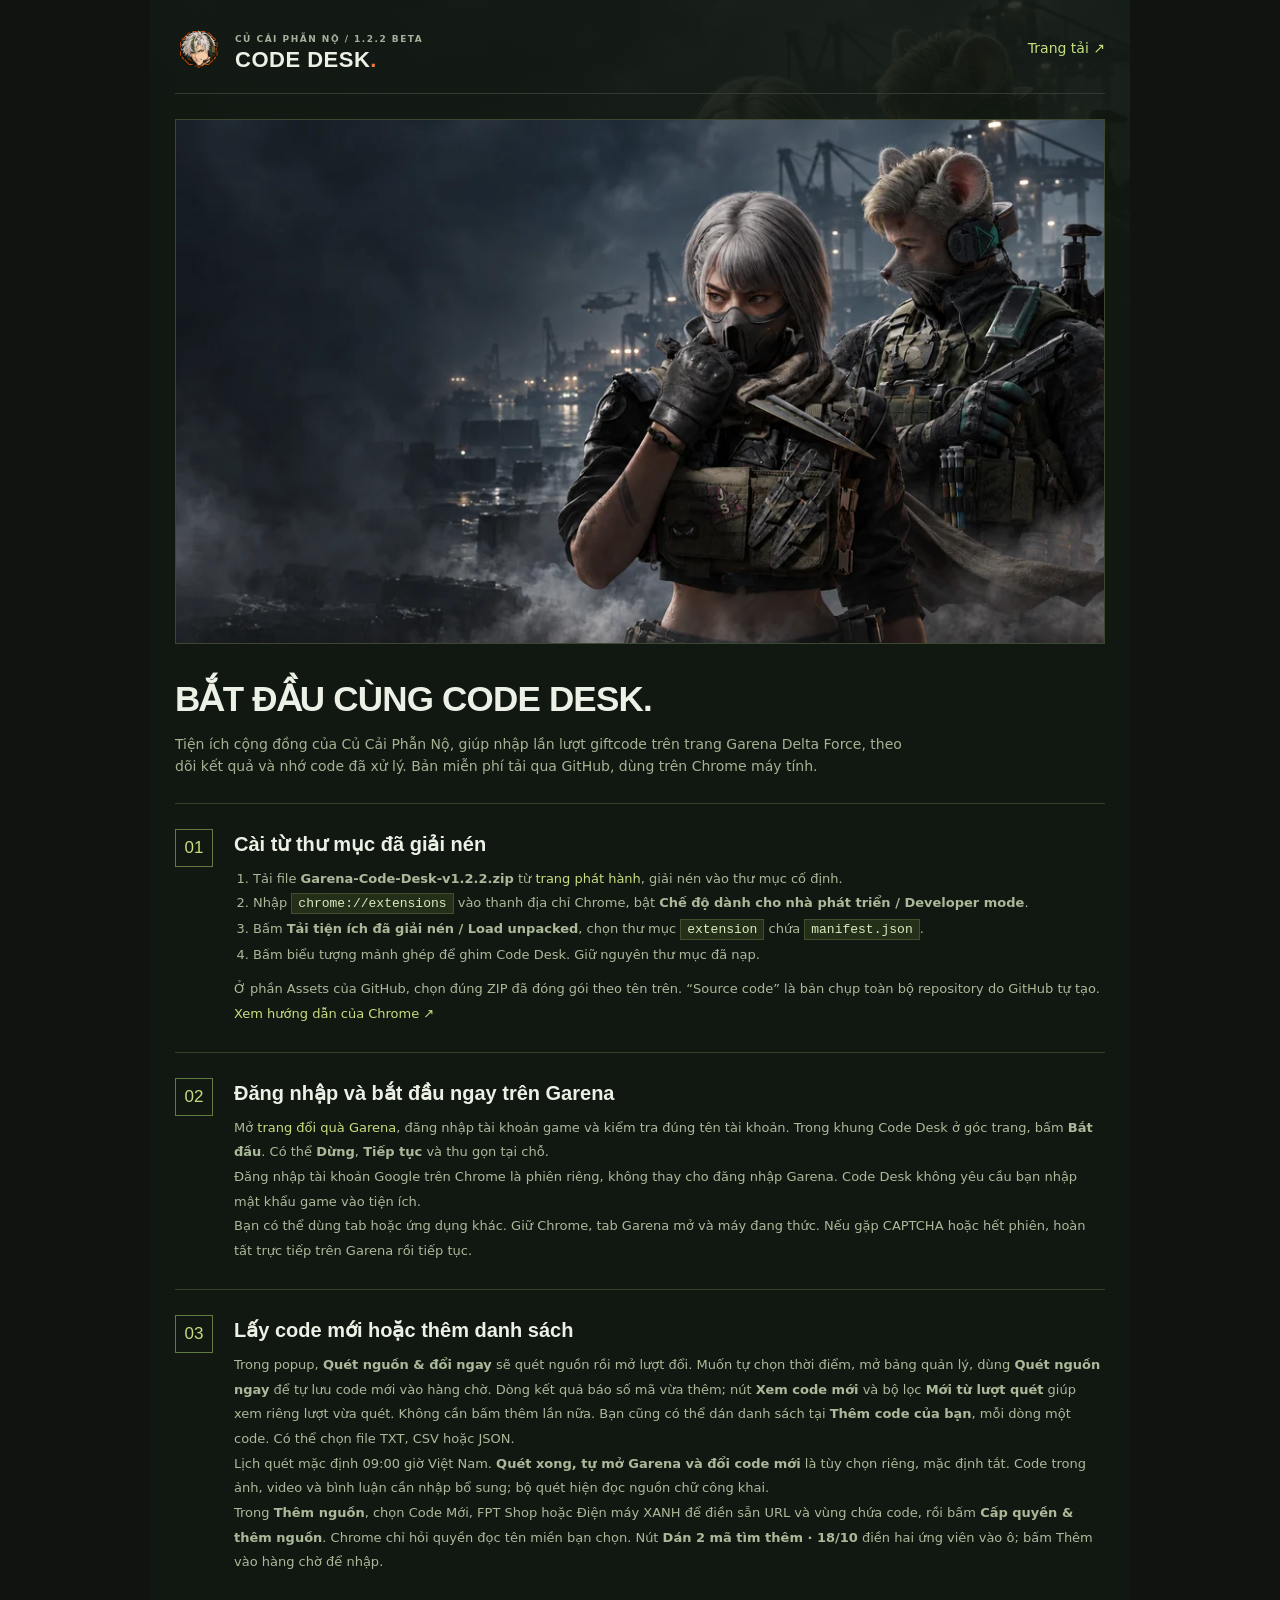
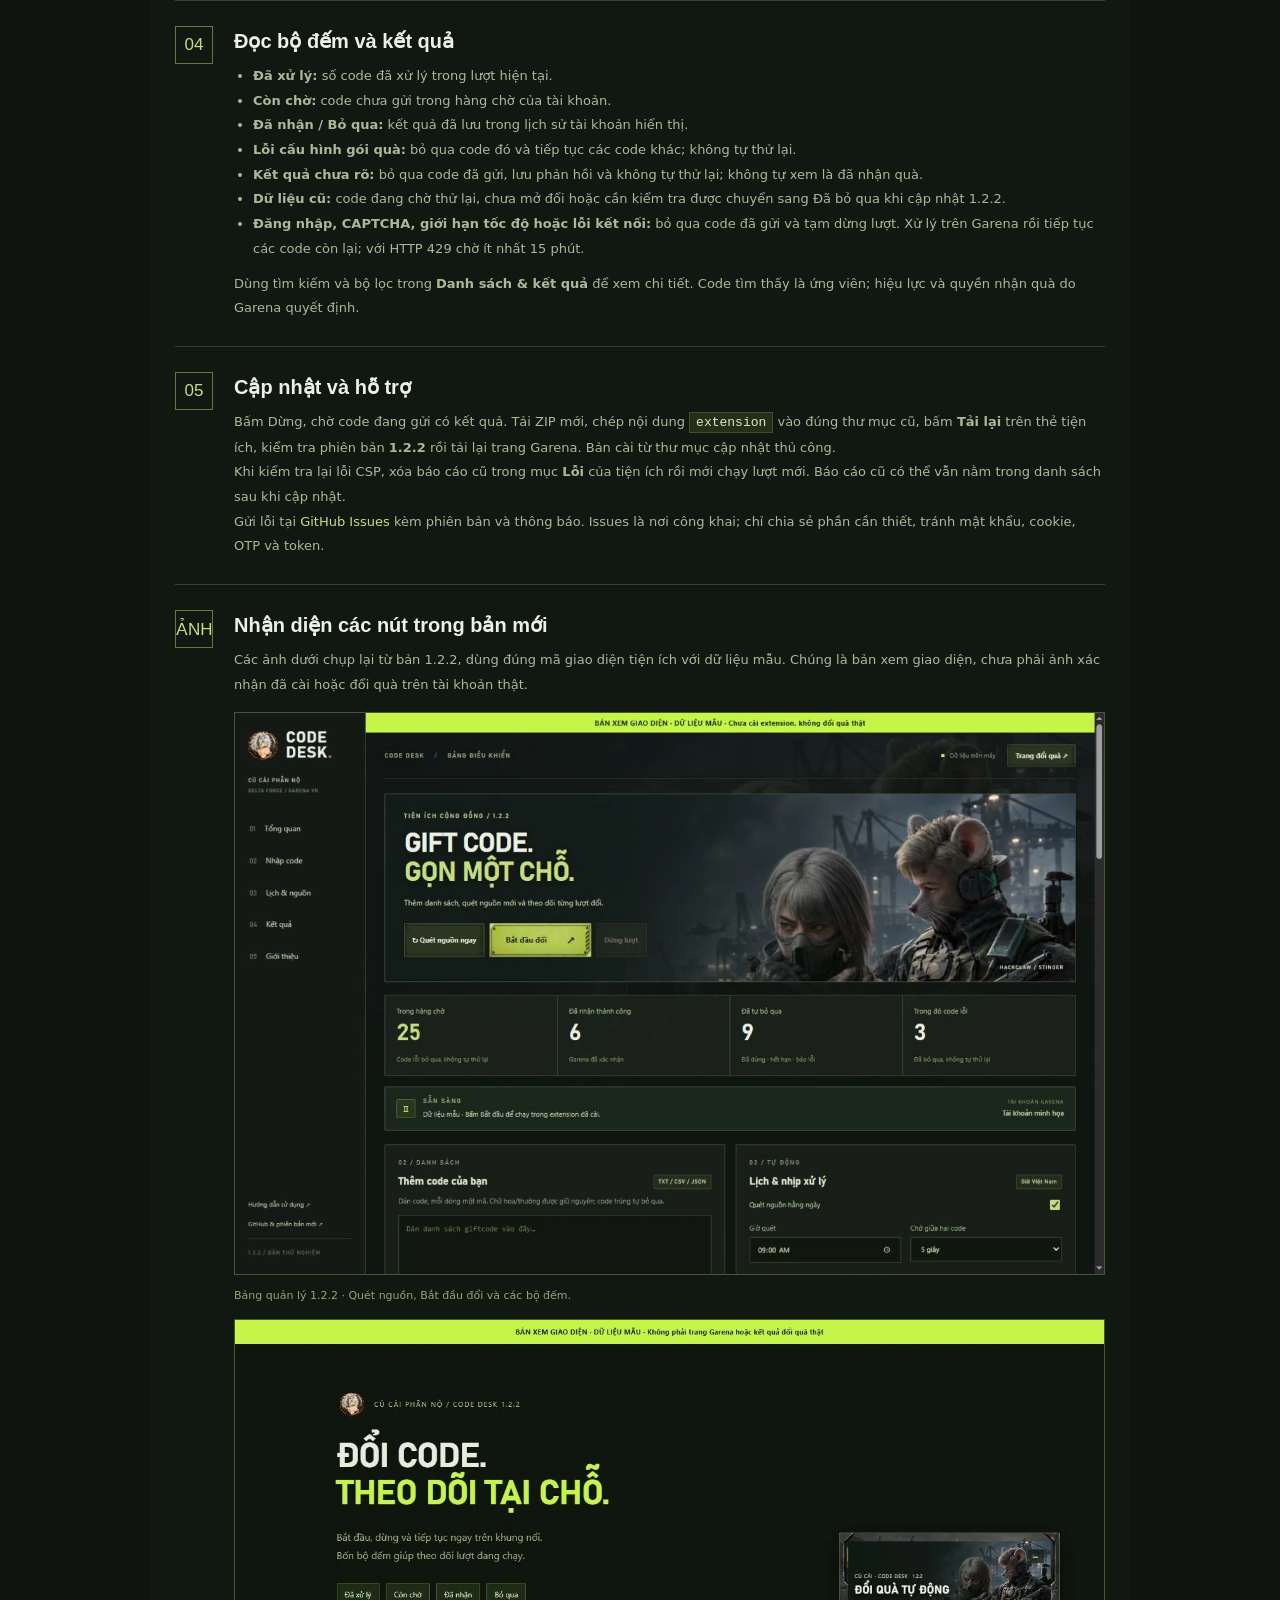
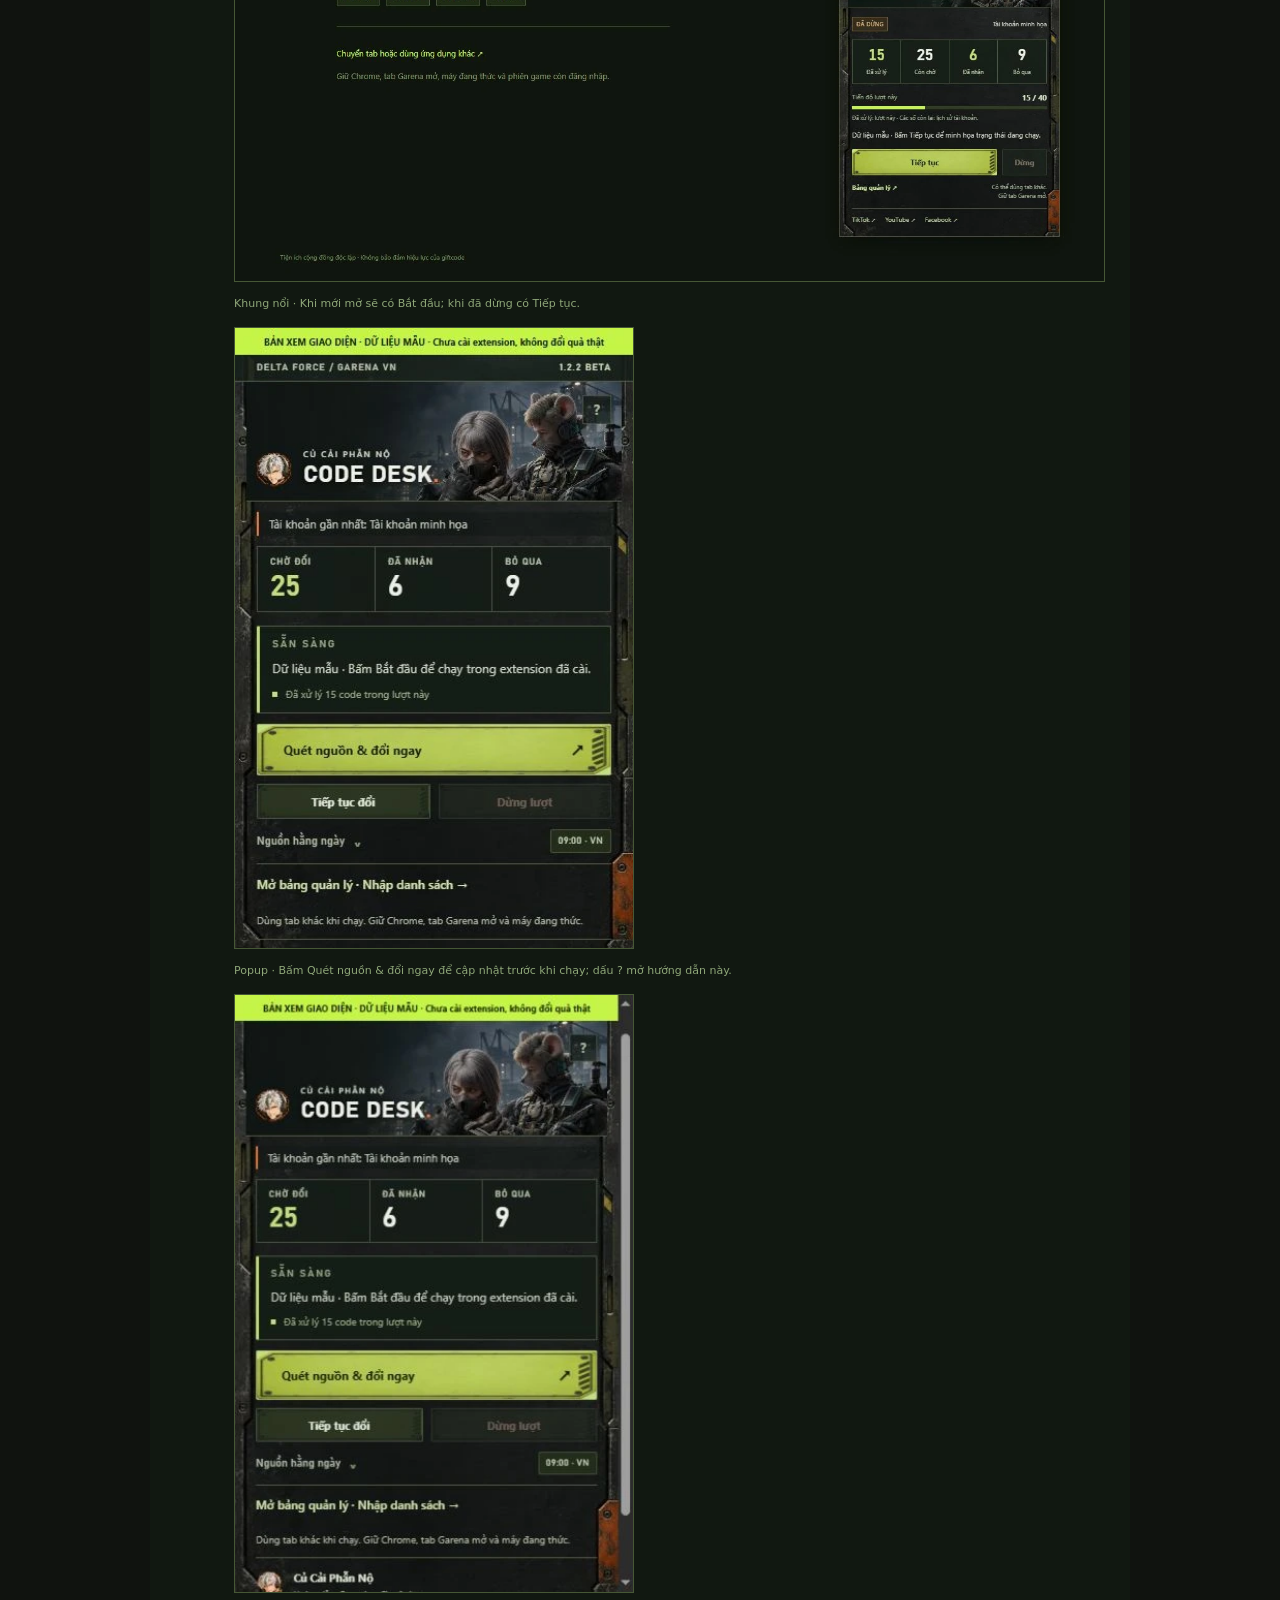
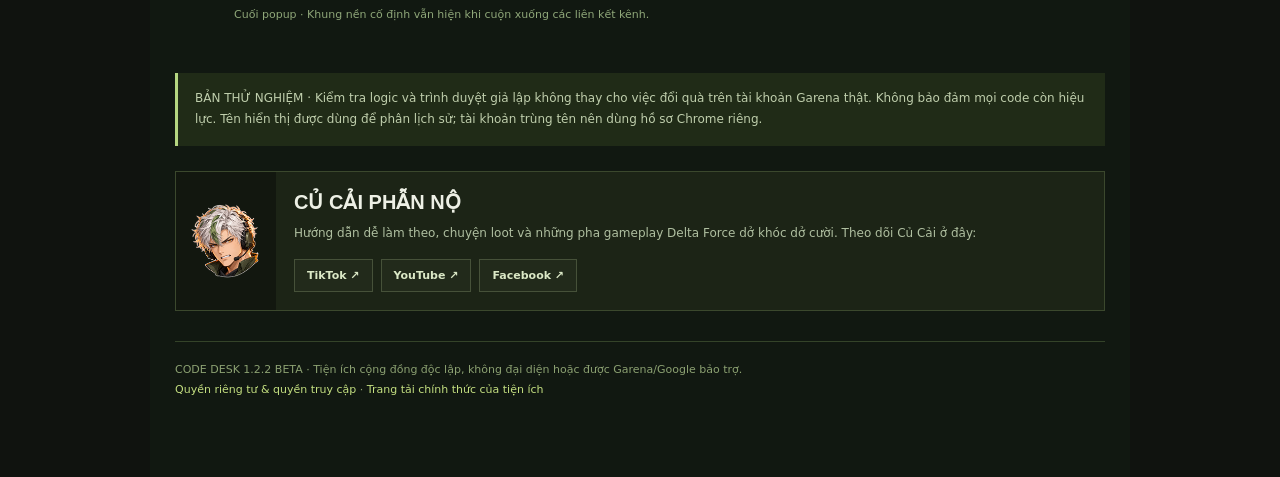
==== commit 0a76fbf3: "Publish v1.2.2 no-retry update and current UI guides" ====
--- a/guide.html
+++ b/guide.html
@@ -1,18 +1,18 @@
 <!doctype html>
 <html lang="vi">
-<head><meta charset="utf-8"><meta name="viewport" content="width=device-width,initial-scale=1"><title>Hướng dẫn · Củ Cải Code Desk</title><link rel="stylesheet" href="assets/style.css?v=1.2.1"><link rel="stylesheet" href="assets/tactical.css?v=1.2.1"><link rel="stylesheet" href="assets/field.css?v=1.2.1"></head>
+<head><meta charset="utf-8"><meta name="viewport" content="width=device-width,initial-scale=1"><title>Hướng dẫn · Củ Cải Code Desk</title><link rel="stylesheet" href="assets/style.css?v=1.2.2"><link rel="stylesheet" href="assets/tactical.css?v=1.2.2"><link rel="stylesheet" href="assets/field.css?v=1.2.2"></head>
 <body class="guide">
-  <header class="guide-header"><div class="brand"><img class="brand-mark" src="assets/icon-128.png?v=1.2.1" alt="Icon Code Desk" width="48" height="48"><div><small>CỦ CẢI PHẪN NỘ / 1.2.1 BETA</small><h1>CODE DESK<span class="brand-dot">.</span></h1></div></div><a href="./">Trang tải ↗</a></header>
-  <img class="guide-hero" src="assets/operators-v1.2.0.webp?v=1.2.1" alt="Hackclaw và Stinger chuột quân y — giao diện Code Desk 1.2.1" width="960" height="541">
+  <header class="guide-header"><div class="brand"><img class="brand-mark" src="assets/icon-128.png?v=1.2.2" alt="Icon Code Desk" width="48" height="48"><div><small>CỦ CẢI PHẪN NỘ / 1.2.2 BETA</small><h1>CODE DESK<span class="brand-dot">.</span></h1></div></div><a href="./">Trang tải ↗</a></header>
+  <img class="guide-hero" src="assets/operators-v1.2.0.webp?v=1.2.2" alt="Hackclaw và Stinger chuột quân y — giao diện Code Desk 1.2.2" width="960" height="541">
   <h2>BẮT ĐẦU CÙNG CODE DESK.</h2>
   <p class="guide-intro">Tiện ích cộng đồng của Củ Cải Phẫn Nộ, giúp nhập lần lượt giftcode trên trang Garena Delta Force, theo dõi kết quả và nhớ code đã xử lý. Bản miễn phí tải qua GitHub, dùng trên Chrome máy tính.</p>
-  <section class="guide-step"><span class="step-number">01</span><div><h3>Cài từ thư mục đã giải nén</h3><ol><li>Tải file <strong>Garena-Code-Desk-v1.2.1.zip</strong> từ <a href="https://github.com/LightHaru/garena-code-desk/releases/tag/v1.2.1" target="_blank" rel="noopener">trang phát hành</a>, giải nén vào thư mục cố định.</li><li>Nhập <code>chrome://extensions</code> vào thanh địa chỉ Chrome, bật <strong>Chế độ dành cho nhà phát triển / Developer mode</strong>.</li><li>Bấm <strong>Tải tiện ích đã giải nén / Load unpacked</strong>, chọn thư mục <code>extension</code> chứa <code>manifest.json</code>.</li><li>Bấm biểu tượng mảnh ghép để ghim Code Desk. Giữ nguyên thư mục đã nạp.</li></ol><p>Ở phần Assets của GitHub, chọn đúng ZIP đã đóng gói theo tên trên. “Source code” là bản chụp toàn bộ repository do GitHub tự tạo. <a href="https://developer.chrome.com/docs/extensions/get-started/tutorial/hello-world#load-an-unpacked-extension" target="_blank" rel="noopener">Xem hướng dẫn của Chrome ↗</a></p></div></section>
+  <section class="guide-step"><span class="step-number">01</span><div><h3>Cài từ thư mục đã giải nén</h3><ol><li>Tải file <strong>Garena-Code-Desk-v1.2.2.zip</strong> từ <a href="https://github.com/LightHaru/garena-code-desk/releases/tag/v1.2.2" target="_blank" rel="noopener">trang phát hành</a>, giải nén vào thư mục cố định.</li><li>Nhập <code>chrome://extensions</code> vào thanh địa chỉ Chrome, bật <strong>Chế độ dành cho nhà phát triển / Developer mode</strong>.</li><li>Bấm <strong>Tải tiện ích đã giải nén / Load unpacked</strong>, chọn thư mục <code>extension</code> chứa <code>manifest.json</code>.</li><li>Bấm biểu tượng mảnh ghép để ghim Code Desk. Giữ nguyên thư mục đã nạp.</li></ol><p>Ở phần Assets của GitHub, chọn đúng ZIP đã đóng gói theo tên trên. “Source code” là bản chụp toàn bộ repository do GitHub tự tạo. <a href="https://developer.chrome.com/docs/extensions/get-started/tutorial/hello-world#load-an-unpacked-extension" target="_blank" rel="noopener">Xem hướng dẫn của Chrome ↗</a></p></div></section>
   <section class="guide-step"><span class="step-number">02</span><div><h3>Đăng nhập và bắt đầu ngay trên Garena</h3><p>Mở <a href="https://redeem.df.garena.sg/vi/cdkgarena.html" target="_blank" rel="noopener">trang đổi quà Garena</a>, đăng nhập tài khoản game và kiểm tra đúng tên tài khoản. Trong khung Code Desk ở góc trang, bấm <strong>Bắt đầu</strong>. Có thể <strong>Dừng</strong>, <strong>Tiếp tục</strong> và thu gọn tại chỗ.</p><p>Đăng nhập tài khoản Google trên Chrome là phiên riêng, không thay cho đăng nhập Garena. Code Desk không yêu cầu bạn nhập mật khẩu game vào tiện ích.</p><p>Bạn có thể dùng tab hoặc ứng dụng khác. Giữ Chrome, tab Garena mở và máy đang thức. Nếu gặp CAPTCHA hoặc hết phiên, hoàn tất trực tiếp trên Garena rồi tiếp tục.</p></div></section>
   <section class="guide-step"><span class="step-number">03</span><div><h3>Lấy code mới hoặc thêm danh sách</h3><p>Trong popup, <strong>Quét nguồn & đổi ngay</strong> sẽ quét nguồn rồi mở lượt đổi. Muốn tự chọn thời điểm, mở bảng quản lý, dùng <strong>Quét nguồn ngay</strong> để tự lưu code mới vào hàng chờ. Dòng kết quả báo số mã vừa thêm; nút <strong>Xem code mới</strong> và bộ lọc <strong>Mới từ lượt quét</strong> giúp xem riêng lượt vừa quét. Không cần bấm thêm lần nữa. Bạn cũng có thể dán danh sách tại <strong>Thêm code của bạn</strong>, mỗi dòng một code. Có thể chọn file TXT, CSV hoặc JSON.</p><p>Lịch quét mặc định 09:00 giờ Việt Nam. <strong>Quét xong, tự mở Garena và đổi code mới</strong> là tùy chọn riêng, mặc định tắt. Code trong ảnh, video và bình luận cần nhập bổ sung; bộ quét hiện đọc nguồn chữ công khai.</p><p>Trong <strong>Thêm nguồn</strong>, chọn Code Mới, FPT Shop hoặc Điện máy XANH để điền sẵn URL và vùng chứa code, rồi bấm <strong>Cấp quyền &amp; thêm nguồn</strong>. Chrome chỉ hỏi quyền đọc tên miền bạn chọn. Nút <strong>Dán 2 mã tìm thêm · 18/10</strong> điền hai ứng viên vào ô; bấm Thêm vào hàng chờ để nhập.</p></div></section>
-  <section class="guide-step"><span class="step-number">04</span><div><h3>Đọc bộ đếm và kết quả</h3><ul><li><strong>Đã xử lý:</strong> số code đã xử lý trong lượt hiện tại.</li><li><strong>Còn chờ:</strong> code đang chờ theo trạng thái tài khoản; một số có giờ thử lại.</li><li><strong>Đã nhận / Bỏ qua:</strong> kết quả đã lưu trong lịch sử tài khoản hiển thị.</li><li><strong>Lỗi cấu hình gói quà:</strong> hoãn code đó ít nhất 24 giờ rồi tiếp tục các code khác.</li><li><strong>Kết quả chưa rõ:</strong> giữ code để kiểm tra; không tự xem là đã nhận quà.</li></ul><p>Dùng tìm kiếm và bộ lọc trong <strong>Danh sách & kết quả</strong> để xem chi tiết. Code tìm thấy là ứng viên; hiệu lực và quyền nhận quà do Garena quyết định.</p></div></section>
-  <section class="guide-step"><span class="step-number">05</span><div><h3>Cập nhật và hỗ trợ</h3><p>Bấm Dừng, chờ code đang gửi có kết quả. Tải ZIP mới, chép nội dung <code>extension</code> vào đúng thư mục cũ, bấm <strong>Tải lại</strong> trên thẻ tiện ích, kiểm tra phiên bản <strong>1.2.1</strong> rồi tải lại trang Garena. Bản cài từ thư mục cập nhật thủ công.</p><p>Khi kiểm tra lại lỗi CSP, xóa báo cáo cũ trong mục <strong>Lỗi</strong> của tiện ích rồi mới chạy lượt mới. Báo cáo cũ có thể vẫn nằm trong danh sách sau khi cập nhật.</p><p>Gửi lỗi tại <a href="https://github.com/LightHaru/garena-code-desk/issues" target="_blank" rel="noopener">GitHub Issues</a> kèm phiên bản và thông báo. Issues là nơi công khai; chỉ chia sẻ phần cần thiết, tránh mật khẩu, cookie, OTP và token.</p></div></section>
-  <section class="guide-step"><span class="step-number">ẢNH</span><div><h3>Nhận diện các nút trong bản mới</h3><p>Các ảnh dưới chụp lại từ bản 1.2.1, dùng đúng mã giao diện tiện ích với dữ liệu mẫu. Chúng là bản xem giao diện, chưa phải ảnh xác nhận đã cài hoặc đổi quà trên tài khoản thật.</p><figure><img src="assets/help-dashboard.webp?v=1.2.1" alt="Bảng quản lý Code Desk 1.2.1 — dữ liệu mẫu" width="1280" height="720" loading="lazy"><figcaption>Bảng quản lý 1.2.1 · Quét nguồn, Bắt đầu đổi và các bộ đếm.</figcaption></figure><figure><img src="assets/help-panel.webp?v=1.2.1" alt="Bản xem khung nổi: Tiếp tục, Dừng, bốn bộ đếm và tiến độ" width="1280" height="720" loading="lazy"><figcaption>Khung nổi · Khi mới mở sẽ có Bắt đầu; khi đã dừng có Tiếp tục.</figcaption></figure><figure><img src="assets/help-popup.webp?v=1.2.1" alt="Bản xem popup: Quét nguồn và đổi ngay, Tiếp tục đổi, hướng dẫn và ba kênh Củ Cải" width="400" height="600" loading="lazy"><figcaption>Popup · Bấm Quét nguồn & đổi ngay để cập nhật trước khi chạy; dấu ? mở hướng dẫn này.</figcaption></figure><figure><img src="assets/help-popup-bottom.webp?v=1.2.1" alt="Bản xem cuối popup: khung nền còn nguyên khi cuộn tới ba kênh Củ Cải" width="400" height="600" loading="lazy"><figcaption>Cuối popup · Khung nền cố định vẫn hiện khi cuộn xuống các liên kết kênh.</figcaption></figure></div></section>
+  <section class="guide-step"><span class="step-number">04</span><div><h3>Đọc bộ đếm và kết quả</h3><ul><li><strong>Đã xử lý:</strong> số code đã xử lý trong lượt hiện tại.</li><li><strong>Còn chờ:</strong> code chưa gửi trong hàng chờ của tài khoản.</li><li><strong>Đã nhận / Bỏ qua:</strong> kết quả đã lưu trong lịch sử tài khoản hiển thị.</li><li><strong>Lỗi cấu hình gói quà:</strong> bỏ qua code đó và tiếp tục các code khác; không tự thử lại.</li><li><strong>Kết quả chưa rõ:</strong> bỏ qua code đã gửi, lưu phản hồi và không tự thử lại; không tự xem là đã nhận quà.</li><li><strong>Dữ liệu cũ:</strong> code đang chờ thử lại, chưa mở đổi hoặc cần kiểm tra được chuyển sang Đã bỏ qua khi cập nhật 1.2.2.</li><li><strong>Đăng nhập, CAPTCHA, giới hạn tốc độ hoặc lỗi kết nối:</strong> bỏ qua code đã gửi và tạm dừng lượt. Xử lý trên Garena rồi tiếp tục các code còn lại; với HTTP 429 chờ ít nhất 15 phút.</li></ul><p>Dùng tìm kiếm và bộ lọc trong <strong>Danh sách & kết quả</strong> để xem chi tiết. Code tìm thấy là ứng viên; hiệu lực và quyền nhận quà do Garena quyết định.</p></div></section>
+  <section class="guide-step"><span class="step-number">05</span><div><h3>Cập nhật và hỗ trợ</h3><p>Bấm Dừng, chờ code đang gửi có kết quả. Tải ZIP mới, chép nội dung <code>extension</code> vào đúng thư mục cũ, bấm <strong>Tải lại</strong> trên thẻ tiện ích, kiểm tra phiên bản <strong>1.2.2</strong> rồi tải lại trang Garena. Bản cài từ thư mục cập nhật thủ công.</p><p>Khi kiểm tra lại lỗi CSP, xóa báo cáo cũ trong mục <strong>Lỗi</strong> của tiện ích rồi mới chạy lượt mới. Báo cáo cũ có thể vẫn nằm trong danh sách sau khi cập nhật.</p><p>Gửi lỗi tại <a href="https://github.com/LightHaru/garena-code-desk/issues" target="_blank" rel="noopener">GitHub Issues</a> kèm phiên bản và thông báo. Issues là nơi công khai; chỉ chia sẻ phần cần thiết, tránh mật khẩu, cookie, OTP và token.</p></div></section>
+  <section class="guide-step"><span class="step-number">ẢNH</span><div><h3>Nhận diện các nút trong bản mới</h3><p>Các ảnh dưới chụp lại từ bản 1.2.2, dùng đúng mã giao diện tiện ích với dữ liệu mẫu. Chúng là bản xem giao diện, chưa phải ảnh xác nhận đã cài hoặc đổi quà trên tài khoản thật.</p><figure><img src="assets/help-dashboard.webp?v=1.2.2" alt="Bảng quản lý Code Desk 1.2.2 — dữ liệu mẫu" width="1280" height="720" loading="lazy"><figcaption>Bảng quản lý 1.2.2 · Quét nguồn, Bắt đầu đổi và các bộ đếm.</figcaption></figure><figure><img src="assets/help-panel.webp?v=1.2.2" alt="Bản xem khung nổi: Tiếp tục, Dừng, bốn bộ đếm và tiến độ" width="1280" height="720" loading="lazy"><figcaption>Khung nổi · Khi mới mở sẽ có Bắt đầu; khi đã dừng có Tiếp tục.</figcaption></figure><figure><img src="assets/help-popup.webp?v=1.2.2" alt="Bản xem popup: Quét nguồn và đổi ngay, Tiếp tục đổi, hướng dẫn và ba kênh Củ Cải" width="400" height="600" loading="lazy"><figcaption>Popup · Bấm Quét nguồn & đổi ngay để cập nhật trước khi chạy; dấu ? mở hướng dẫn này.</figcaption></figure><figure><img src="assets/help-popup-bottom.webp?v=1.2.2" alt="Bản xem cuối popup: khung nền còn nguyên khi cuộn tới ba kênh Củ Cải" width="400" height="600" loading="lazy"><figcaption>Cuối popup · Khung nền cố định vẫn hiện khi cuộn xuống các liên kết kênh.</figcaption></figure></div></section>
   <div class="guide-note">BẢN THỬ NGHIỆM · Kiểm tra logic và trình duyệt giả lập không thay cho việc đổi quà trên tài khoản Garena thật. Không bảo đảm mọi code còn hiệu lực. Tên hiển thị được dùng để phân lịch sử; tài khoản trùng tên nên dùng hồ sơ Chrome riêng.</div>
-  <section class="creator-card"><div class="creator-art"><img src="assets/creator-avatar.png?v=1.2.1" alt="Avatar anime Củ Cải Phẫn Nộ" width="150" height="150"></div><div class="creator-content"><h3>CỦ CẢI PHẪN NỘ</h3><p>Hướng dẫn dễ làm theo, chuyện loot và những pha gameplay Delta Force dở khóc dở cười. Theo dõi Củ Cải ở đây:</p><nav class="social-links" aria-label="Ba kênh Củ Cải Phẫn Nộ"><a href="https://www.tiktok.com/@cucaiphannodf" target="_blank" rel="noopener noreferrer">TikTok ↗</a><a href="https://www.youtube.com/@CucaiDF" target="_blank" rel="noopener noreferrer">YouTube ↗</a><a href="https://www.facebook.com/profile.php?id=61594886253423" target="_blank" rel="noopener noreferrer">Facebook ↗</a></nav></div></section>
-  <footer>CODE DESK 1.2.1 BETA · Tiện ích cộng đồng độc lập, không đại diện hoặc được Garena/Google bảo trợ.<br><a href="privacy.html">Quyền riêng tư & quyền truy cập</a> · <a href="https://lightharu.github.io/garena-code-desk-site/" target="_blank" rel="noopener">Trang tải chính thức của tiện ích</a></footer>
+  <section class="creator-card"><div class="creator-art"><img src="assets/creator-avatar.png?v=1.2.2" alt="Avatar anime Củ Cải Phẫn Nộ" width="150" height="150"></div><div class="creator-content"><h3>CỦ CẢI PHẪN NỘ</h3><p>Hướng dẫn dễ làm theo, chuyện loot và những pha gameplay Delta Force dở khóc dở cười. Theo dõi Củ Cải ở đây:</p><nav class="social-links" aria-label="Ba kênh Củ Cải Phẫn Nộ"><a href="https://www.tiktok.com/@cucaiphannodf" target="_blank" rel="noopener noreferrer">TikTok ↗</a><a href="https://www.youtube.com/@CucaiDF" target="_blank" rel="noopener noreferrer">YouTube ↗</a><a href="https://www.facebook.com/profile.php?id=61594886253423" target="_blank" rel="noopener noreferrer">Facebook ↗</a></nav></div></section>
+  <footer>CODE DESK 1.2.2 BETA · Tiện ích cộng đồng độc lập, không đại diện hoặc được Garena/Google bảo trợ.<br><a href="privacy.html">Quyền riêng tư & quyền truy cập</a> · <a href="https://lightharu.github.io/garena-code-desk-site/" target="_blank" rel="noopener">Trang tải chính thức của tiện ích</a></footer>
 </body></html>
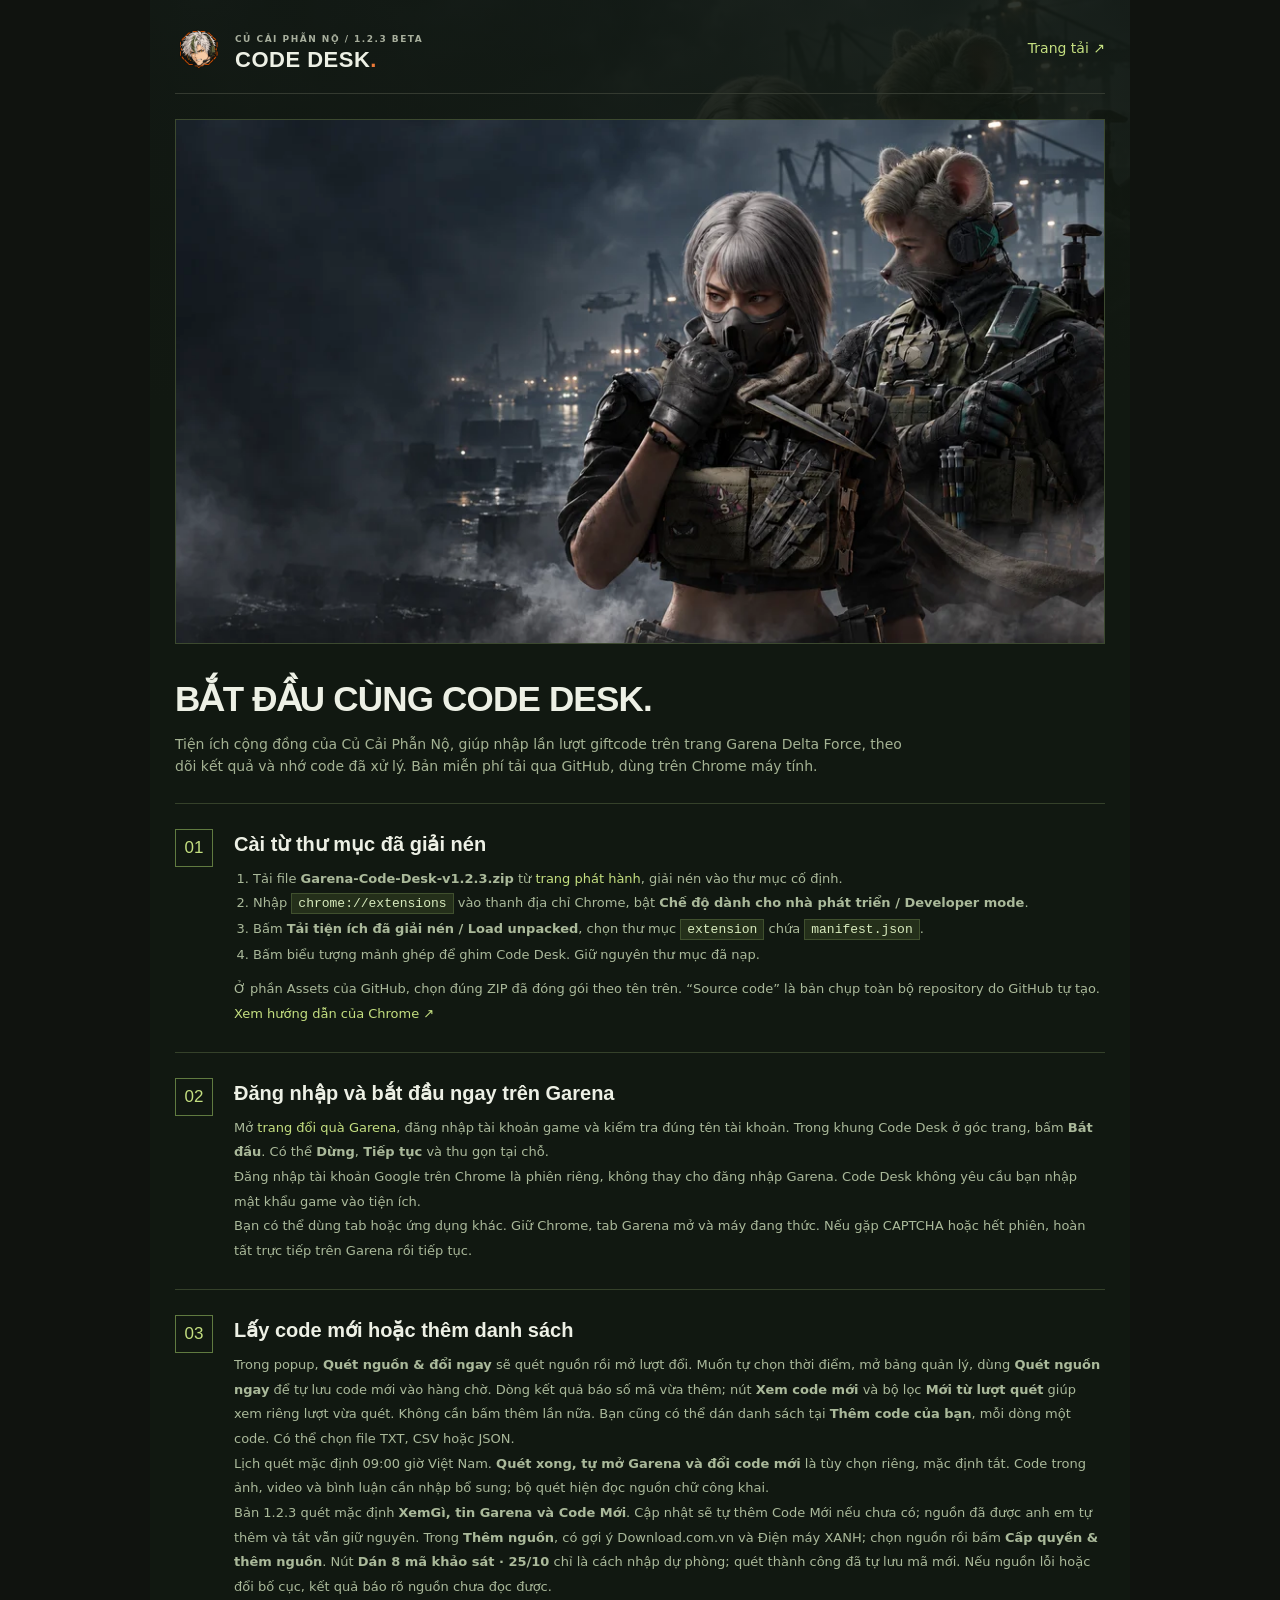
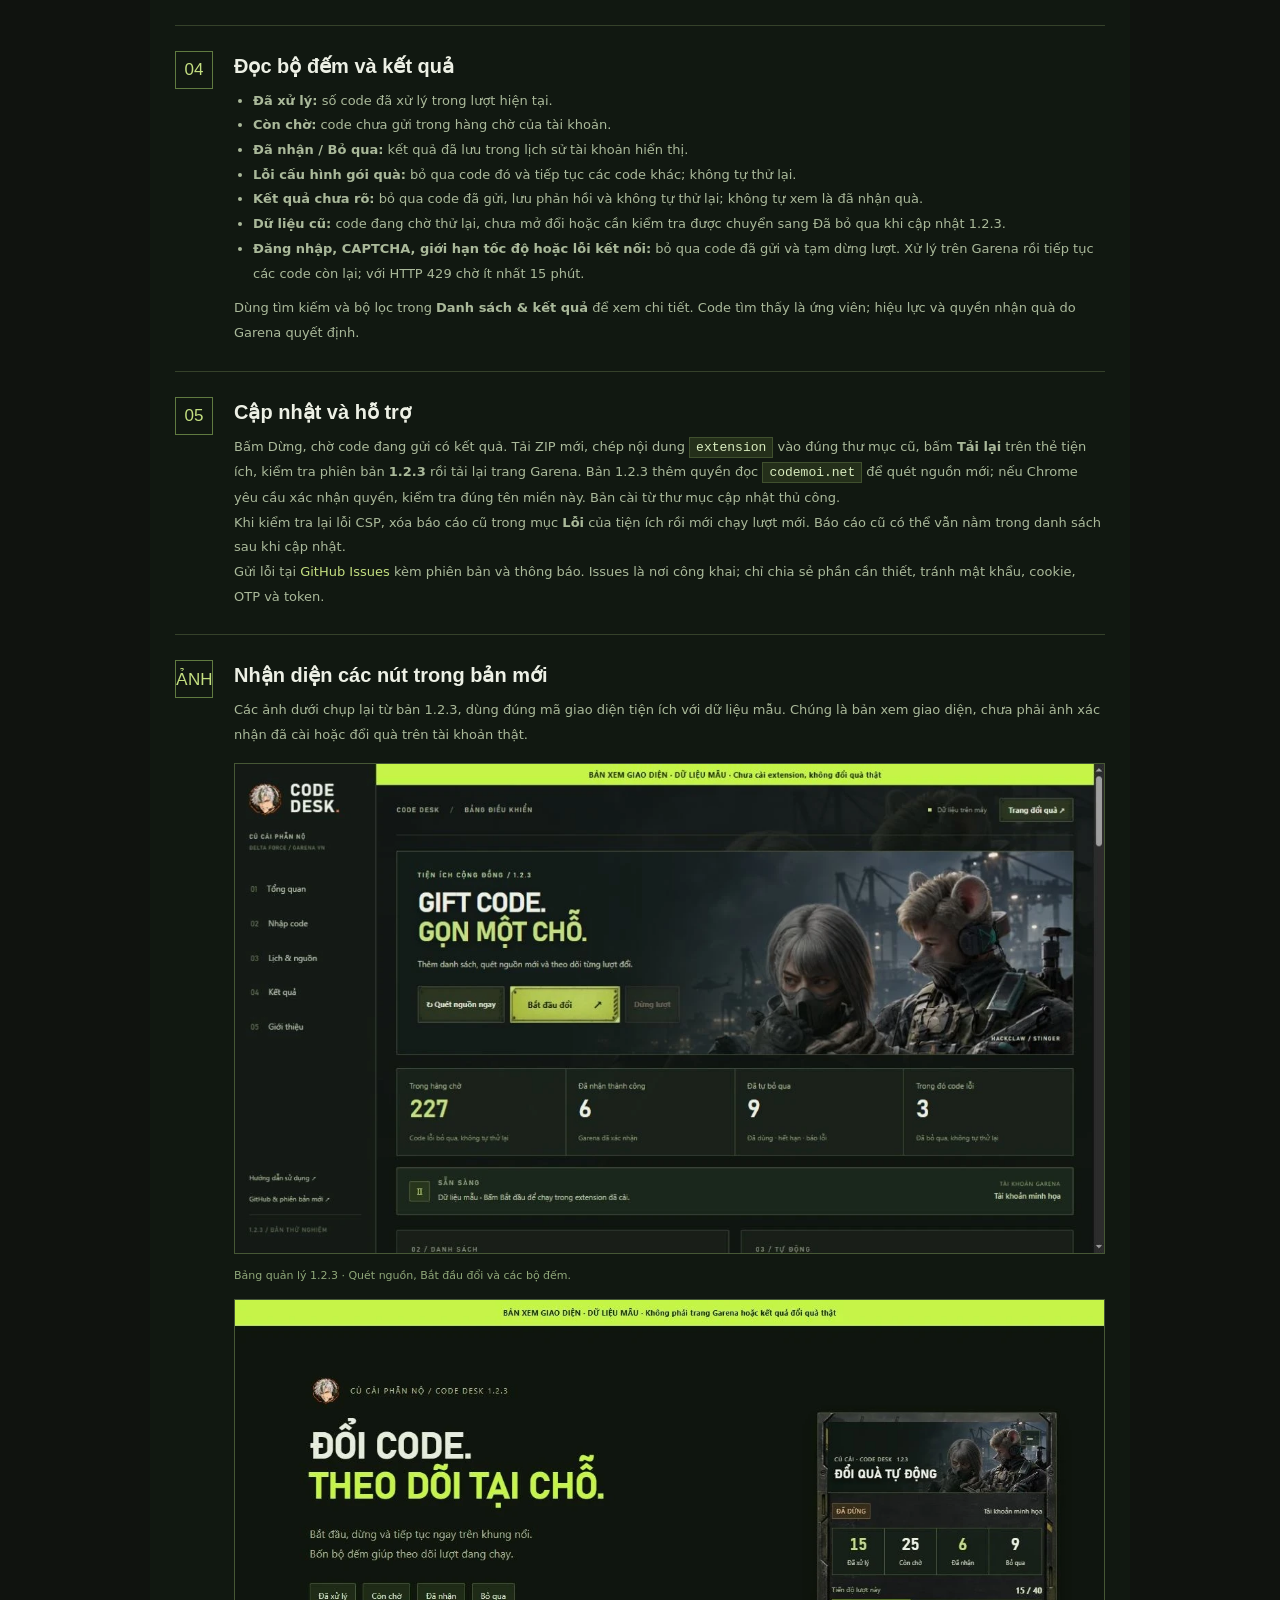
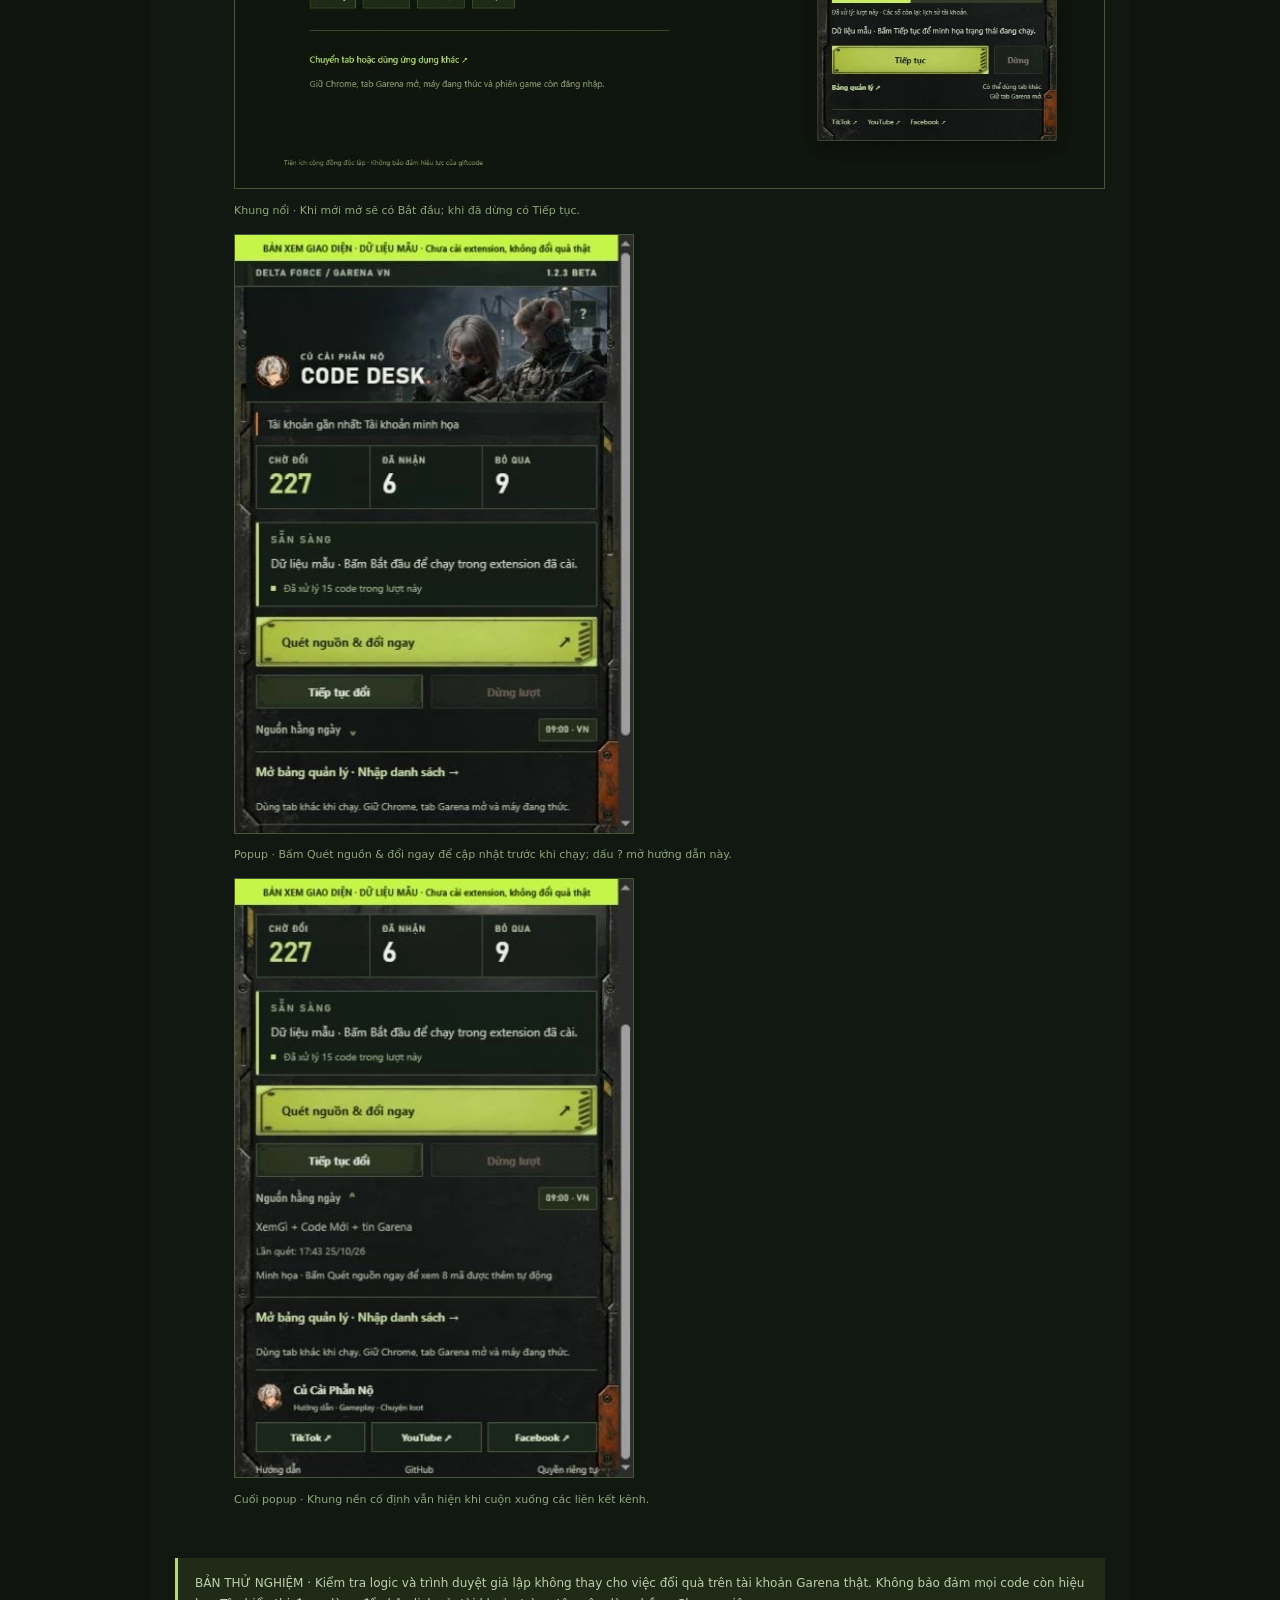
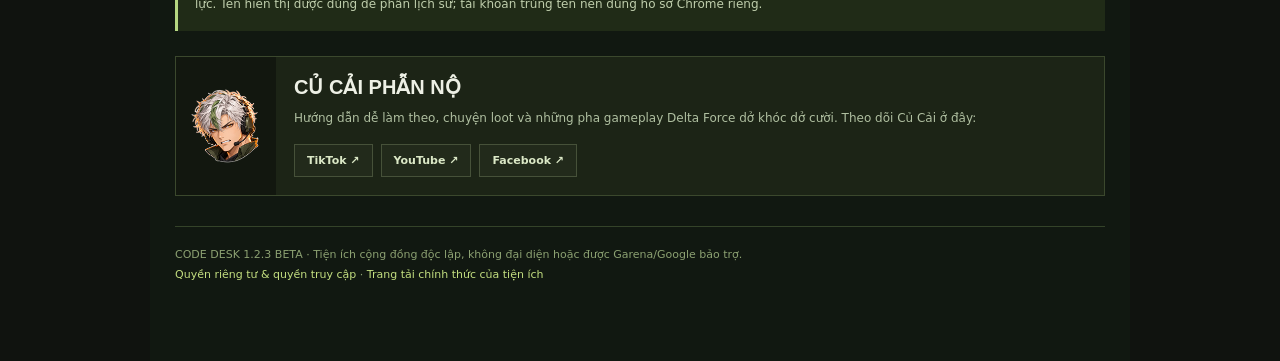
==== commit a798e48b: "Publish v1.2.3 code discovery update and refreshed source guide" ====
--- a/guide.html
+++ b/guide.html
@@ -1,18 +1,18 @@
 <!doctype html>
 <html lang="vi">
-<head><meta charset="utf-8"><meta name="viewport" content="width=device-width,initial-scale=1"><title>Hướng dẫn · Củ Cải Code Desk</title><link rel="stylesheet" href="assets/style.css?v=1.2.2"><link rel="stylesheet" href="assets/tactical.css?v=1.2.2"><link rel="stylesheet" href="assets/field.css?v=1.2.2"></head>
+<head><meta charset="utf-8"><meta name="viewport" content="width=device-width,initial-scale=1"><title>Hướng dẫn · Củ Cải Code Desk</title><link rel="stylesheet" href="assets/style.css?v=1.2.3"><link rel="stylesheet" href="assets/tactical.css?v=1.2.3"><link rel="stylesheet" href="assets/field.css?v=1.2.3"></head>
 <body class="guide">
-  <header class="guide-header"><div class="brand"><img class="brand-mark" src="assets/icon-128.png?v=1.2.2" alt="Icon Code Desk" width="48" height="48"><div><small>CỦ CẢI PHẪN NỘ / 1.2.2 BETA</small><h1>CODE DESK<span class="brand-dot">.</span></h1></div></div><a href="./">Trang tải ↗</a></header>
-  <img class="guide-hero" src="assets/operators-v1.2.0.webp?v=1.2.2" alt="Hackclaw và Stinger chuột quân y — giao diện Code Desk 1.2.2" width="960" height="541">
+  <header class="guide-header"><div class="brand"><img class="brand-mark" src="assets/icon-128.png?v=1.2.3" alt="Icon Code Desk" width="48" height="48"><div><small>CỦ CẢI PHẪN NỘ / 1.2.3 BETA</small><h1>CODE DESK<span class="brand-dot">.</span></h1></div></div><a href="./">Trang tải ↗</a></header>
+  <img class="guide-hero" src="assets/operators-v1.2.0.webp?v=1.2.3" alt="Hackclaw và Stinger chuột quân y — giao diện Code Desk 1.2.3" width="960" height="541">
   <h2>BẮT ĐẦU CÙNG CODE DESK.</h2>
   <p class="guide-intro">Tiện ích cộng đồng của Củ Cải Phẫn Nộ, giúp nhập lần lượt giftcode trên trang Garena Delta Force, theo dõi kết quả và nhớ code đã xử lý. Bản miễn phí tải qua GitHub, dùng trên Chrome máy tính.</p>
-  <section class="guide-step"><span class="step-number">01</span><div><h3>Cài từ thư mục đã giải nén</h3><ol><li>Tải file <strong>Garena-Code-Desk-v1.2.2.zip</strong> từ <a href="https://github.com/LightHaru/garena-code-desk/releases/tag/v1.2.2" target="_blank" rel="noopener">trang phát hành</a>, giải nén vào thư mục cố định.</li><li>Nhập <code>chrome://extensions</code> vào thanh địa chỉ Chrome, bật <strong>Chế độ dành cho nhà phát triển / Developer mode</strong>.</li><li>Bấm <strong>Tải tiện ích đã giải nén / Load unpacked</strong>, chọn thư mục <code>extension</code> chứa <code>manifest.json</code>.</li><li>Bấm biểu tượng mảnh ghép để ghim Code Desk. Giữ nguyên thư mục đã nạp.</li></ol><p>Ở phần Assets của GitHub, chọn đúng ZIP đã đóng gói theo tên trên. “Source code” là bản chụp toàn bộ repository do GitHub tự tạo. <a href="https://developer.chrome.com/docs/extensions/get-started/tutorial/hello-world#load-an-unpacked-extension" target="_blank" rel="noopener">Xem hướng dẫn của Chrome ↗</a></p></div></section>
+  <section class="guide-step"><span class="step-number">01</span><div><h3>Cài từ thư mục đã giải nén</h3><ol><li>Tải file <strong>Garena-Code-Desk-v1.2.3.zip</strong> từ <a href="https://github.com/LightHaru/garena-code-desk/releases/tag/v1.2.3" target="_blank" rel="noopener">trang phát hành</a>, giải nén vào thư mục cố định.</li><li>Nhập <code>chrome://extensions</code> vào thanh địa chỉ Chrome, bật <strong>Chế độ dành cho nhà phát triển / Developer mode</strong>.</li><li>Bấm <strong>Tải tiện ích đã giải nén / Load unpacked</strong>, chọn thư mục <code>extension</code> chứa <code>manifest.json</code>.</li><li>Bấm biểu tượng mảnh ghép để ghim Code Desk. Giữ nguyên thư mục đã nạp.</li></ol><p>Ở phần Assets của GitHub, chọn đúng ZIP đã đóng gói theo tên trên. “Source code” là bản chụp toàn bộ repository do GitHub tự tạo. <a href="https://developer.chrome.com/docs/extensions/get-started/tutorial/hello-world#load-an-unpacked-extension" target="_blank" rel="noopener">Xem hướng dẫn của Chrome ↗</a></p></div></section>
   <section class="guide-step"><span class="step-number">02</span><div><h3>Đăng nhập và bắt đầu ngay trên Garena</h3><p>Mở <a href="https://redeem.df.garena.sg/vi/cdkgarena.html" target="_blank" rel="noopener">trang đổi quà Garena</a>, đăng nhập tài khoản game và kiểm tra đúng tên tài khoản. Trong khung Code Desk ở góc trang, bấm <strong>Bắt đầu</strong>. Có thể <strong>Dừng</strong>, <strong>Tiếp tục</strong> và thu gọn tại chỗ.</p><p>Đăng nhập tài khoản Google trên Chrome là phiên riêng, không thay cho đăng nhập Garena. Code Desk không yêu cầu bạn nhập mật khẩu game vào tiện ích.</p><p>Bạn có thể dùng tab hoặc ứng dụng khác. Giữ Chrome, tab Garena mở và máy đang thức. Nếu gặp CAPTCHA hoặc hết phiên, hoàn tất trực tiếp trên Garena rồi tiếp tục.</p></div></section>
-  <section class="guide-step"><span class="step-number">03</span><div><h3>Lấy code mới hoặc thêm danh sách</h3><p>Trong popup, <strong>Quét nguồn & đổi ngay</strong> sẽ quét nguồn rồi mở lượt đổi. Muốn tự chọn thời điểm, mở bảng quản lý, dùng <strong>Quét nguồn ngay</strong> để tự lưu code mới vào hàng chờ. Dòng kết quả báo số mã vừa thêm; nút <strong>Xem code mới</strong> và bộ lọc <strong>Mới từ lượt quét</strong> giúp xem riêng lượt vừa quét. Không cần bấm thêm lần nữa. Bạn cũng có thể dán danh sách tại <strong>Thêm code của bạn</strong>, mỗi dòng một code. Có thể chọn file TXT, CSV hoặc JSON.</p><p>Lịch quét mặc định 09:00 giờ Việt Nam. <strong>Quét xong, tự mở Garena và đổi code mới</strong> là tùy chọn riêng, mặc định tắt. Code trong ảnh, video và bình luận cần nhập bổ sung; bộ quét hiện đọc nguồn chữ công khai.</p><p>Trong <strong>Thêm nguồn</strong>, chọn Code Mới, FPT Shop hoặc Điện máy XANH để điền sẵn URL và vùng chứa code, rồi bấm <strong>Cấp quyền &amp; thêm nguồn</strong>. Chrome chỉ hỏi quyền đọc tên miền bạn chọn. Nút <strong>Dán 2 mã tìm thêm · 18/10</strong> điền hai ứng viên vào ô; bấm Thêm vào hàng chờ để nhập.</p></div></section>
-  <section class="guide-step"><span class="step-number">04</span><div><h3>Đọc bộ đếm và kết quả</h3><ul><li><strong>Đã xử lý:</strong> số code đã xử lý trong lượt hiện tại.</li><li><strong>Còn chờ:</strong> code chưa gửi trong hàng chờ của tài khoản.</li><li><strong>Đã nhận / Bỏ qua:</strong> kết quả đã lưu trong lịch sử tài khoản hiển thị.</li><li><strong>Lỗi cấu hình gói quà:</strong> bỏ qua code đó và tiếp tục các code khác; không tự thử lại.</li><li><strong>Kết quả chưa rõ:</strong> bỏ qua code đã gửi, lưu phản hồi và không tự thử lại; không tự xem là đã nhận quà.</li><li><strong>Dữ liệu cũ:</strong> code đang chờ thử lại, chưa mở đổi hoặc cần kiểm tra được chuyển sang Đã bỏ qua khi cập nhật 1.2.2.</li><li><strong>Đăng nhập, CAPTCHA, giới hạn tốc độ hoặc lỗi kết nối:</strong> bỏ qua code đã gửi và tạm dừng lượt. Xử lý trên Garena rồi tiếp tục các code còn lại; với HTTP 429 chờ ít nhất 15 phút.</li></ul><p>Dùng tìm kiếm và bộ lọc trong <strong>Danh sách & kết quả</strong> để xem chi tiết. Code tìm thấy là ứng viên; hiệu lực và quyền nhận quà do Garena quyết định.</p></div></section>
-  <section class="guide-step"><span class="step-number">05</span><div><h3>Cập nhật và hỗ trợ</h3><p>Bấm Dừng, chờ code đang gửi có kết quả. Tải ZIP mới, chép nội dung <code>extension</code> vào đúng thư mục cũ, bấm <strong>Tải lại</strong> trên thẻ tiện ích, kiểm tra phiên bản <strong>1.2.2</strong> rồi tải lại trang Garena. Bản cài từ thư mục cập nhật thủ công.</p><p>Khi kiểm tra lại lỗi CSP, xóa báo cáo cũ trong mục <strong>Lỗi</strong> của tiện ích rồi mới chạy lượt mới. Báo cáo cũ có thể vẫn nằm trong danh sách sau khi cập nhật.</p><p>Gửi lỗi tại <a href="https://github.com/LightHaru/garena-code-desk/issues" target="_blank" rel="noopener">GitHub Issues</a> kèm phiên bản và thông báo. Issues là nơi công khai; chỉ chia sẻ phần cần thiết, tránh mật khẩu, cookie, OTP và token.</p></div></section>
-  <section class="guide-step"><span class="step-number">ẢNH</span><div><h3>Nhận diện các nút trong bản mới</h3><p>Các ảnh dưới chụp lại từ bản 1.2.2, dùng đúng mã giao diện tiện ích với dữ liệu mẫu. Chúng là bản xem giao diện, chưa phải ảnh xác nhận đã cài hoặc đổi quà trên tài khoản thật.</p><figure><img src="assets/help-dashboard.webp?v=1.2.2" alt="Bảng quản lý Code Desk 1.2.2 — dữ liệu mẫu" width="1280" height="720" loading="lazy"><figcaption>Bảng quản lý 1.2.2 · Quét nguồn, Bắt đầu đổi và các bộ đếm.</figcaption></figure><figure><img src="assets/help-panel.webp?v=1.2.2" alt="Bản xem khung nổi: Tiếp tục, Dừng, bốn bộ đếm và tiến độ" width="1280" height="720" loading="lazy"><figcaption>Khung nổi · Khi mới mở sẽ có Bắt đầu; khi đã dừng có Tiếp tục.</figcaption></figure><figure><img src="assets/help-popup.webp?v=1.2.2" alt="Bản xem popup: Quét nguồn và đổi ngay, Tiếp tục đổi, hướng dẫn và ba kênh Củ Cải" width="400" height="600" loading="lazy"><figcaption>Popup · Bấm Quét nguồn & đổi ngay để cập nhật trước khi chạy; dấu ? mở hướng dẫn này.</figcaption></figure><figure><img src="assets/help-popup-bottom.webp?v=1.2.2" alt="Bản xem cuối popup: khung nền còn nguyên khi cuộn tới ba kênh Củ Cải" width="400" height="600" loading="lazy"><figcaption>Cuối popup · Khung nền cố định vẫn hiện khi cuộn xuống các liên kết kênh.</figcaption></figure></div></section>
+  <section class="guide-step"><span class="step-number">03</span><div><h3>Lấy code mới hoặc thêm danh sách</h3><p>Trong popup, <strong>Quét nguồn & đổi ngay</strong> sẽ quét nguồn rồi mở lượt đổi. Muốn tự chọn thời điểm, mở bảng quản lý, dùng <strong>Quét nguồn ngay</strong> để tự lưu code mới vào hàng chờ. Dòng kết quả báo số mã vừa thêm; nút <strong>Xem code mới</strong> và bộ lọc <strong>Mới từ lượt quét</strong> giúp xem riêng lượt vừa quét. Không cần bấm thêm lần nữa. Bạn cũng có thể dán danh sách tại <strong>Thêm code của bạn</strong>, mỗi dòng một code. Có thể chọn file TXT, CSV hoặc JSON.</p><p>Lịch quét mặc định 09:00 giờ Việt Nam. <strong>Quét xong, tự mở Garena và đổi code mới</strong> là tùy chọn riêng, mặc định tắt. Code trong ảnh, video và bình luận cần nhập bổ sung; bộ quét hiện đọc nguồn chữ công khai.</p><p>Bản 1.2.3 quét mặc định <strong>XemGì, tin Garena và Code Mới</strong>. Cập nhật sẽ tự thêm Code Mới nếu chưa có; nguồn đã được anh em tự thêm và tắt vẫn giữ nguyên. Trong <strong>Thêm nguồn</strong>, có gợi ý Download.com.vn và Điện máy XANH; chọn nguồn rồi bấm <strong>Cấp quyền &amp; thêm nguồn</strong>. Nút <strong>Dán 8 mã khảo sát · 25/10</strong> chỉ là cách nhập dự phòng; quét thành công đã tự lưu mã mới. Nếu nguồn lỗi hoặc đổi bố cục, kết quả báo rõ nguồn chưa đọc được.</p></div></section>
+  <section class="guide-step"><span class="step-number">04</span><div><h3>Đọc bộ đếm và kết quả</h3><ul><li><strong>Đã xử lý:</strong> số code đã xử lý trong lượt hiện tại.</li><li><strong>Còn chờ:</strong> code chưa gửi trong hàng chờ của tài khoản.</li><li><strong>Đã nhận / Bỏ qua:</strong> kết quả đã lưu trong lịch sử tài khoản hiển thị.</li><li><strong>Lỗi cấu hình gói quà:</strong> bỏ qua code đó và tiếp tục các code khác; không tự thử lại.</li><li><strong>Kết quả chưa rõ:</strong> bỏ qua code đã gửi, lưu phản hồi và không tự thử lại; không tự xem là đã nhận quà.</li><li><strong>Dữ liệu cũ:</strong> code đang chờ thử lại, chưa mở đổi hoặc cần kiểm tra được chuyển sang Đã bỏ qua khi cập nhật 1.2.3.</li><li><strong>Đăng nhập, CAPTCHA, giới hạn tốc độ hoặc lỗi kết nối:</strong> bỏ qua code đã gửi và tạm dừng lượt. Xử lý trên Garena rồi tiếp tục các code còn lại; với HTTP 429 chờ ít nhất 15 phút.</li></ul><p>Dùng tìm kiếm và bộ lọc trong <strong>Danh sách & kết quả</strong> để xem chi tiết. Code tìm thấy là ứng viên; hiệu lực và quyền nhận quà do Garena quyết định.</p></div></section>
+  <section class="guide-step"><span class="step-number">05</span><div><h3>Cập nhật và hỗ trợ</h3><p>Bấm Dừng, chờ code đang gửi có kết quả. Tải ZIP mới, chép nội dung <code>extension</code> vào đúng thư mục cũ, bấm <strong>Tải lại</strong> trên thẻ tiện ích, kiểm tra phiên bản <strong>1.2.3</strong> rồi tải lại trang Garena. Bản 1.2.3 thêm quyền đọc <code>codemoi.net</code> để quét nguồn mới; nếu Chrome yêu cầu xác nhận quyền, kiểm tra đúng tên miền này. Bản cài từ thư mục cập nhật thủ công.</p><p>Khi kiểm tra lại lỗi CSP, xóa báo cáo cũ trong mục <strong>Lỗi</strong> của tiện ích rồi mới chạy lượt mới. Báo cáo cũ có thể vẫn nằm trong danh sách sau khi cập nhật.</p><p>Gửi lỗi tại <a href="https://github.com/LightHaru/garena-code-desk/issues" target="_blank" rel="noopener">GitHub Issues</a> kèm phiên bản và thông báo. Issues là nơi công khai; chỉ chia sẻ phần cần thiết, tránh mật khẩu, cookie, OTP và token.</p></div></section>
+  <section class="guide-step"><span class="step-number">ẢNH</span><div><h3>Nhận diện các nút trong bản mới</h3><p>Các ảnh dưới chụp lại từ bản 1.2.3, dùng đúng mã giao diện tiện ích với dữ liệu mẫu. Chúng là bản xem giao diện, chưa phải ảnh xác nhận đã cài hoặc đổi quà trên tài khoản thật.</p><figure><img src="assets/help-dashboard.webp?v=1.2.3" alt="Bảng quản lý Code Desk 1.2.3 — dữ liệu mẫu" width="1280" height="720" loading="lazy"><figcaption>Bảng quản lý 1.2.3 · Quét nguồn, Bắt đầu đổi và các bộ đếm.</figcaption></figure><figure><img src="assets/help-panel.webp?v=1.2.3" alt="Bản xem khung nổi: Tiếp tục, Dừng, bốn bộ đếm và tiến độ" width="1280" height="720" loading="lazy"><figcaption>Khung nổi · Khi mới mở sẽ có Bắt đầu; khi đã dừng có Tiếp tục.</figcaption></figure><figure><img src="assets/help-popup.webp?v=1.2.3" alt="Bản xem popup: Quét nguồn và đổi ngay, Tiếp tục đổi, hướng dẫn và ba kênh Củ Cải" width="400" height="600" loading="lazy"><figcaption>Popup · Bấm Quét nguồn & đổi ngay để cập nhật trước khi chạy; dấu ? mở hướng dẫn này.</figcaption></figure><figure><img src="assets/help-popup-bottom.webp?v=1.2.3" alt="Bản xem cuối popup: khung nền còn nguyên khi cuộn tới ba kênh Củ Cải" width="400" height="600" loading="lazy"><figcaption>Cuối popup · Khung nền cố định vẫn hiện khi cuộn xuống các liên kết kênh.</figcaption></figure></div></section>
   <div class="guide-note">BẢN THỬ NGHIỆM · Kiểm tra logic và trình duyệt giả lập không thay cho việc đổi quà trên tài khoản Garena thật. Không bảo đảm mọi code còn hiệu lực. Tên hiển thị được dùng để phân lịch sử; tài khoản trùng tên nên dùng hồ sơ Chrome riêng.</div>
-  <section class="creator-card"><div class="creator-art"><img src="assets/creator-avatar.png?v=1.2.2" alt="Avatar anime Củ Cải Phẫn Nộ" width="150" height="150"></div><div class="creator-content"><h3>CỦ CẢI PHẪN NỘ</h3><p>Hướng dẫn dễ làm theo, chuyện loot và những pha gameplay Delta Force dở khóc dở cười. Theo dõi Củ Cải ở đây:</p><nav class="social-links" aria-label="Ba kênh Củ Cải Phẫn Nộ"><a href="https://www.tiktok.com/@cucaiphannodf" target="_blank" rel="noopener noreferrer">TikTok ↗</a><a href="https://www.youtube.com/@CucaiDF" target="_blank" rel="noopener noreferrer">YouTube ↗</a><a href="https://www.facebook.com/profile.php?id=61594886253423" target="_blank" rel="noopener noreferrer">Facebook ↗</a></nav></div></section>
-  <footer>CODE DESK 1.2.2 BETA · Tiện ích cộng đồng độc lập, không đại diện hoặc được Garena/Google bảo trợ.<br><a href="privacy.html">Quyền riêng tư & quyền truy cập</a> · <a href="https://lightharu.github.io/garena-code-desk-site/" target="_blank" rel="noopener">Trang tải chính thức của tiện ích</a></footer>
+  <section class="creator-card"><div class="creator-art"><img src="assets/creator-avatar.png?v=1.2.3" alt="Avatar anime Củ Cải Phẫn Nộ" width="150" height="150"></div><div class="creator-content"><h3>CỦ CẢI PHẪN NỘ</h3><p>Hướng dẫn dễ làm theo, chuyện loot và những pha gameplay Delta Force dở khóc dở cười. Theo dõi Củ Cải ở đây:</p><nav class="social-links" aria-label="Ba kênh Củ Cải Phẫn Nộ"><a href="https://www.tiktok.com/@cucaiphannodf" target="_blank" rel="noopener noreferrer">TikTok ↗</a><a href="https://www.youtube.com/@CucaiDF" target="_blank" rel="noopener noreferrer">YouTube ↗</a><a href="https://www.facebook.com/profile.php?id=61594886253423" target="_blank" rel="noopener noreferrer">Facebook ↗</a></nav></div></section>
+  <footer>CODE DESK 1.2.3 BETA · Tiện ích cộng đồng độc lập, không đại diện hoặc được Garena/Google bảo trợ.<br><a href="privacy.html">Quyền riêng tư & quyền truy cập</a> · <a href="https://lightharu.github.io/garena-code-desk-site/" target="_blank" rel="noopener">Trang tải chính thức của tiện ích</a></footer>
 </body></html>
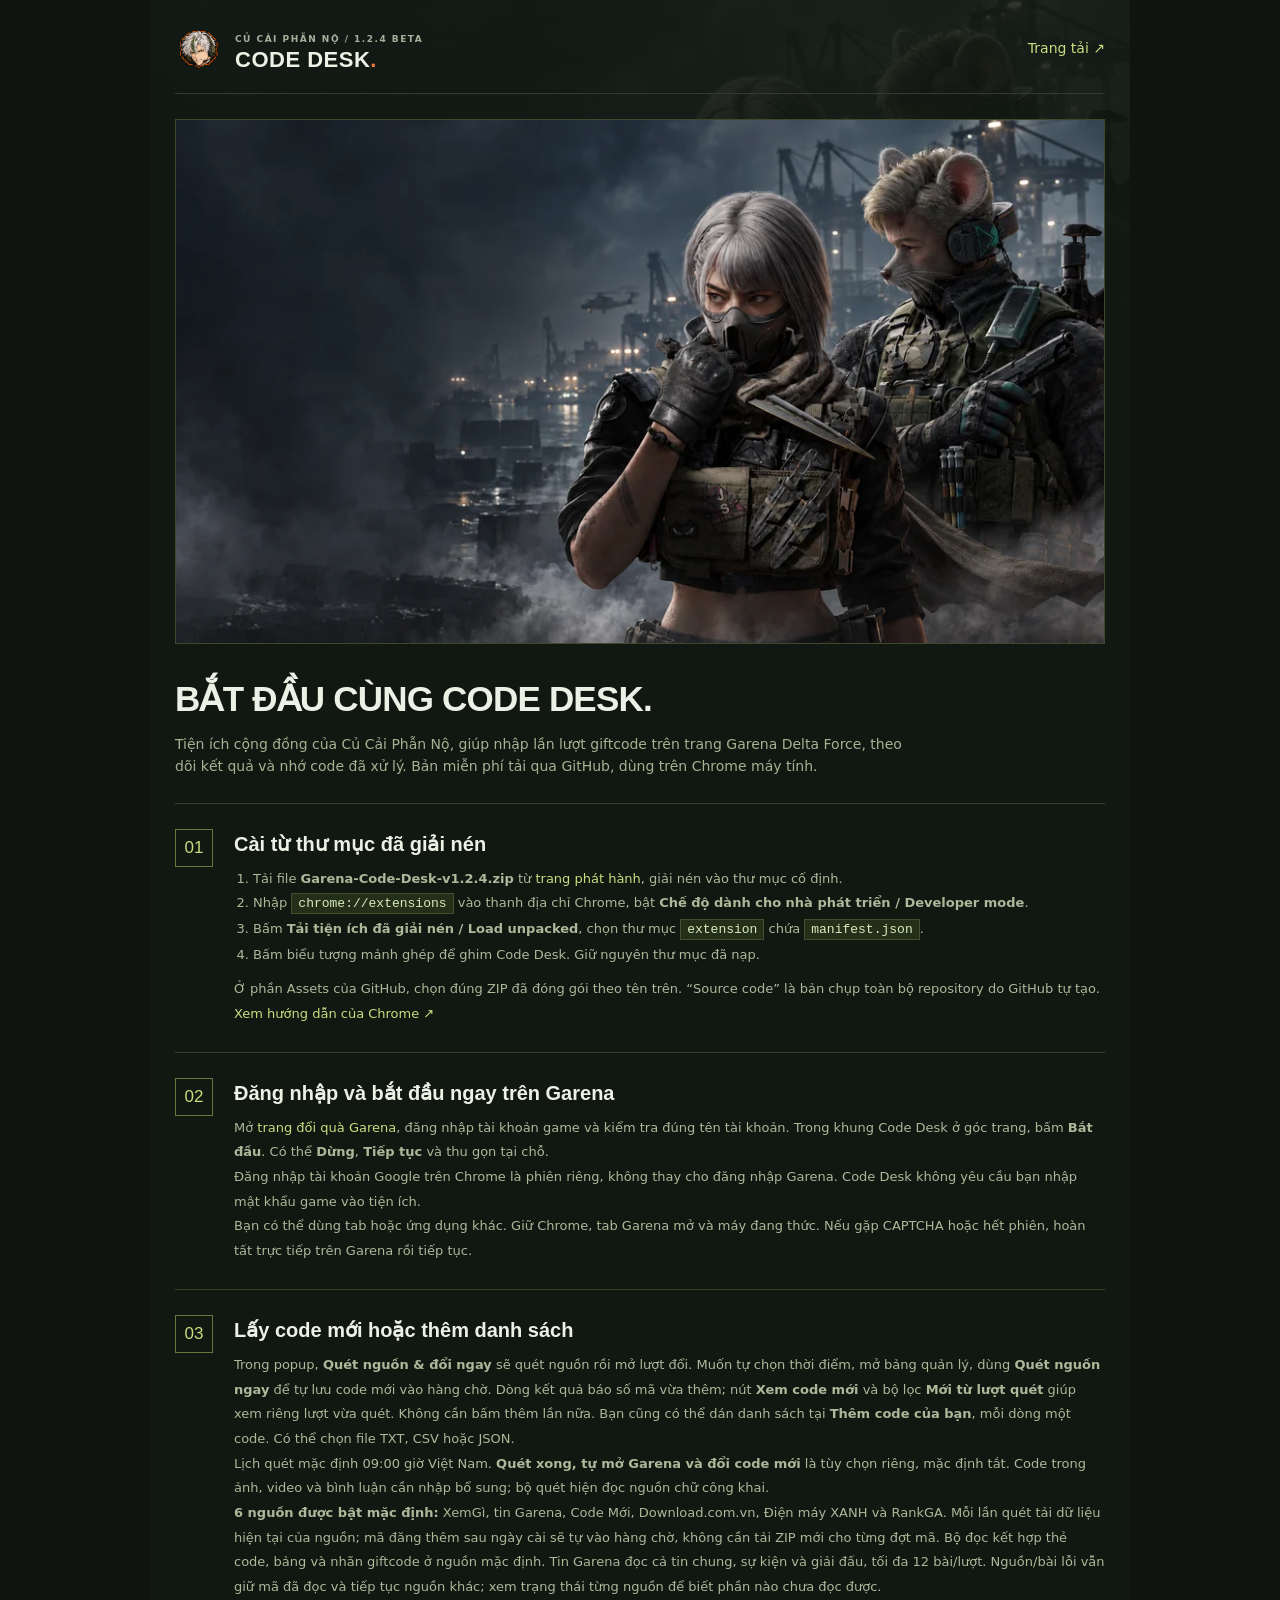
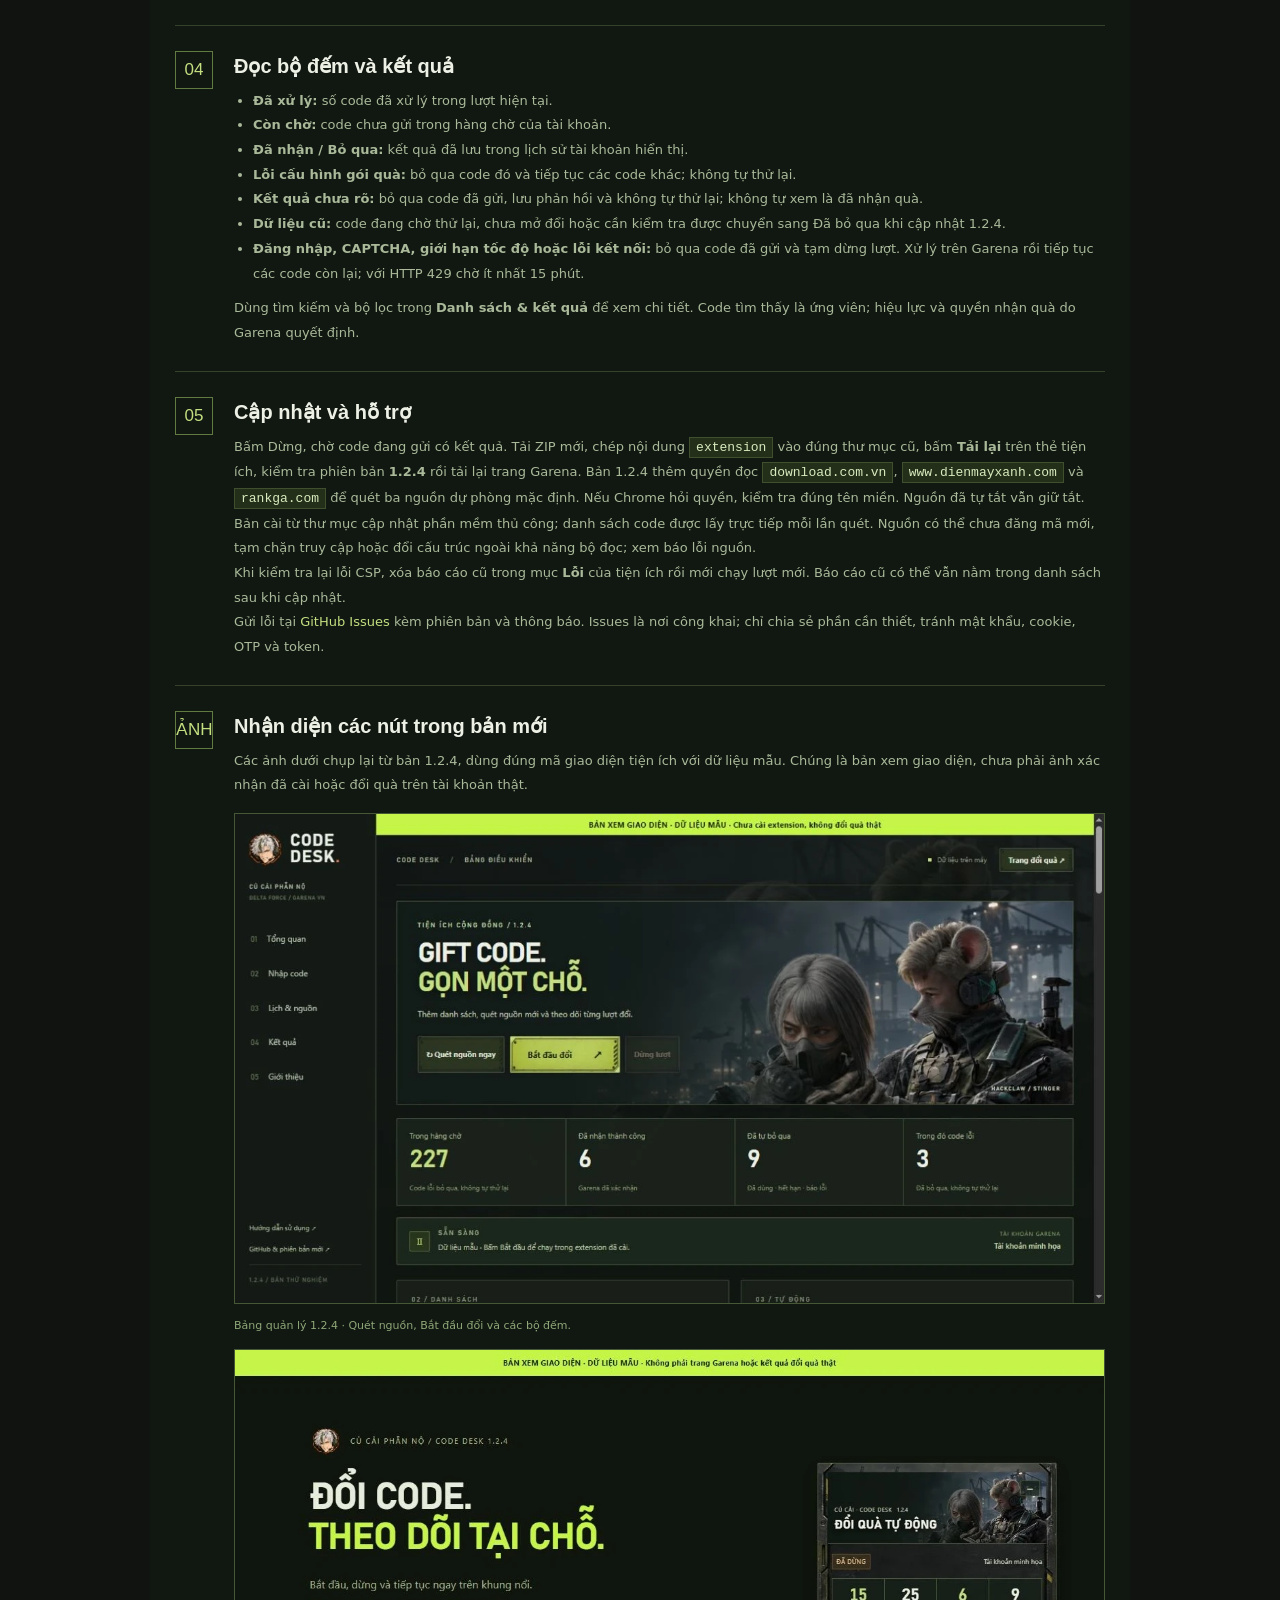
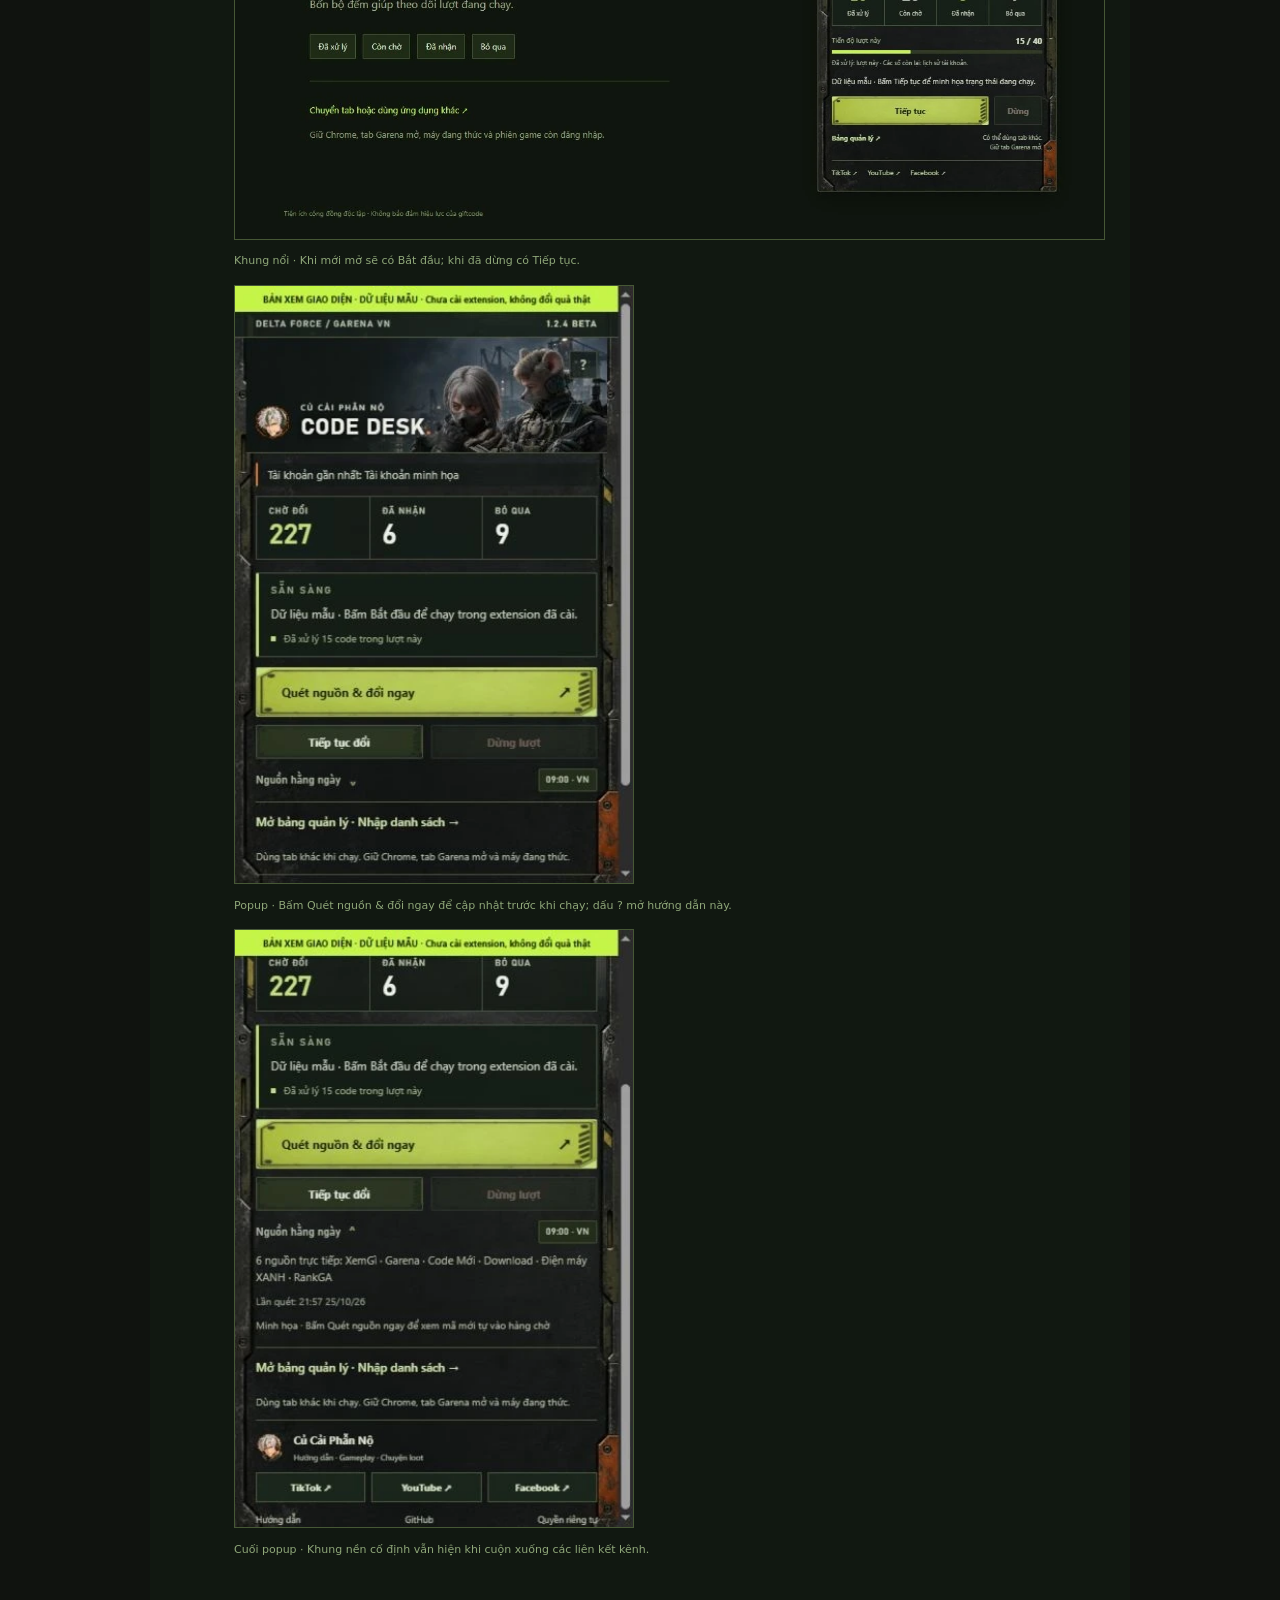
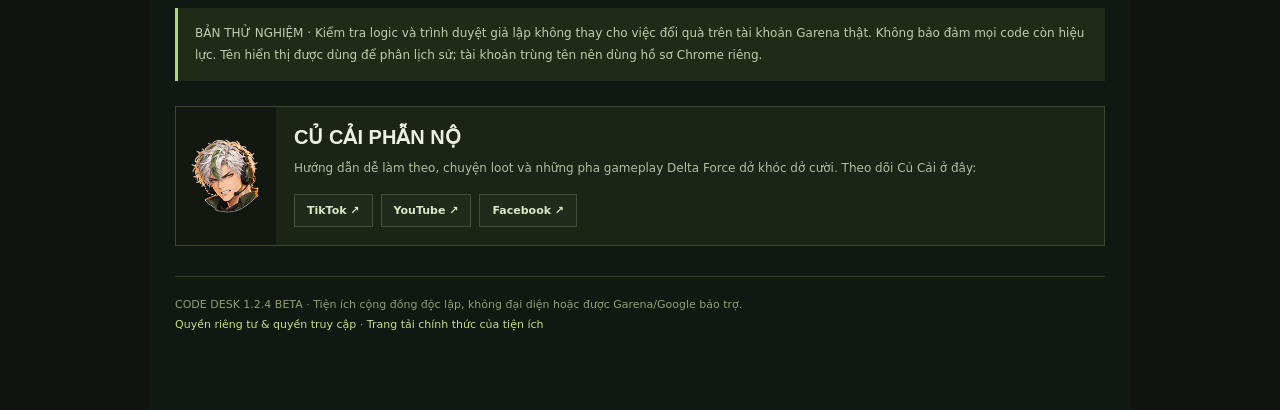
==== commit 7e304992: "Publish v1.2.4 live scanning guide and current screenshots" ====
--- a/guide.html
+++ b/guide.html
@@ -1,18 +1,18 @@
 <!doctype html>
 <html lang="vi">
-<head><meta charset="utf-8"><meta name="viewport" content="width=device-width,initial-scale=1"><title>Hướng dẫn · Củ Cải Code Desk</title><link rel="stylesheet" href="assets/style.css?v=1.2.3"><link rel="stylesheet" href="assets/tactical.css?v=1.2.3"><link rel="stylesheet" href="assets/field.css?v=1.2.3"></head>
+<head><meta charset="utf-8"><meta name="viewport" content="width=device-width,initial-scale=1"><title>Hướng dẫn · Củ Cải Code Desk</title><link rel="stylesheet" href="assets/style.css?v=1.2.4"><link rel="stylesheet" href="assets/tactical.css?v=1.2.4"><link rel="stylesheet" href="assets/field.css?v=1.2.4"></head>
 <body class="guide">
-  <header class="guide-header"><div class="brand"><img class="brand-mark" src="assets/icon-128.png?v=1.2.3" alt="Icon Code Desk" width="48" height="48"><div><small>CỦ CẢI PHẪN NỘ / 1.2.3 BETA</small><h1>CODE DESK<span class="brand-dot">.</span></h1></div></div><a href="./">Trang tải ↗</a></header>
-  <img class="guide-hero" src="assets/operators-v1.2.0.webp?v=1.2.3" alt="Hackclaw và Stinger chuột quân y — giao diện Code Desk 1.2.3" width="960" height="541">
+  <header class="guide-header"><div class="brand"><img class="brand-mark" src="assets/icon-128.png?v=1.2.4" alt="Icon Code Desk" width="48" height="48"><div><small>CỦ CẢI PHẪN NỘ / 1.2.4 BETA</small><h1>CODE DESK<span class="brand-dot">.</span></h1></div></div><a href="./">Trang tải ↗</a></header>
+  <img class="guide-hero" src="assets/operators-v1.2.0.webp?v=1.2.4" alt="Hackclaw và Stinger chuột quân y — giao diện Code Desk 1.2.4" width="960" height="541">
   <h2>BẮT ĐẦU CÙNG CODE DESK.</h2>
   <p class="guide-intro">Tiện ích cộng đồng của Củ Cải Phẫn Nộ, giúp nhập lần lượt giftcode trên trang Garena Delta Force, theo dõi kết quả và nhớ code đã xử lý. Bản miễn phí tải qua GitHub, dùng trên Chrome máy tính.</p>
-  <section class="guide-step"><span class="step-number">01</span><div><h3>Cài từ thư mục đã giải nén</h3><ol><li>Tải file <strong>Garena-Code-Desk-v1.2.3.zip</strong> từ <a href="https://github.com/LightHaru/garena-code-desk/releases/tag/v1.2.3" target="_blank" rel="noopener">trang phát hành</a>, giải nén vào thư mục cố định.</li><li>Nhập <code>chrome://extensions</code> vào thanh địa chỉ Chrome, bật <strong>Chế độ dành cho nhà phát triển / Developer mode</strong>.</li><li>Bấm <strong>Tải tiện ích đã giải nén / Load unpacked</strong>, chọn thư mục <code>extension</code> chứa <code>manifest.json</code>.</li><li>Bấm biểu tượng mảnh ghép để ghim Code Desk. Giữ nguyên thư mục đã nạp.</li></ol><p>Ở phần Assets của GitHub, chọn đúng ZIP đã đóng gói theo tên trên. “Source code” là bản chụp toàn bộ repository do GitHub tự tạo. <a href="https://developer.chrome.com/docs/extensions/get-started/tutorial/hello-world#load-an-unpacked-extension" target="_blank" rel="noopener">Xem hướng dẫn của Chrome ↗</a></p></div></section>
+  <section class="guide-step"><span class="step-number">01</span><div><h3>Cài từ thư mục đã giải nén</h3><ol><li>Tải file <strong>Garena-Code-Desk-v1.2.4.zip</strong> từ <a href="https://github.com/LightHaru/garena-code-desk/releases/tag/v1.2.4" target="_blank" rel="noopener">trang phát hành</a>, giải nén vào thư mục cố định.</li><li>Nhập <code>chrome://extensions</code> vào thanh địa chỉ Chrome, bật <strong>Chế độ dành cho nhà phát triển / Developer mode</strong>.</li><li>Bấm <strong>Tải tiện ích đã giải nén / Load unpacked</strong>, chọn thư mục <code>extension</code> chứa <code>manifest.json</code>.</li><li>Bấm biểu tượng mảnh ghép để ghim Code Desk. Giữ nguyên thư mục đã nạp.</li></ol><p>Ở phần Assets của GitHub, chọn đúng ZIP đã đóng gói theo tên trên. “Source code” là bản chụp toàn bộ repository do GitHub tự tạo. <a href="https://developer.chrome.com/docs/extensions/get-started/tutorial/hello-world#load-an-unpacked-extension" target="_blank" rel="noopener">Xem hướng dẫn của Chrome ↗</a></p></div></section>
   <section class="guide-step"><span class="step-number">02</span><div><h3>Đăng nhập và bắt đầu ngay trên Garena</h3><p>Mở <a href="https://redeem.df.garena.sg/vi/cdkgarena.html" target="_blank" rel="noopener">trang đổi quà Garena</a>, đăng nhập tài khoản game và kiểm tra đúng tên tài khoản. Trong khung Code Desk ở góc trang, bấm <strong>Bắt đầu</strong>. Có thể <strong>Dừng</strong>, <strong>Tiếp tục</strong> và thu gọn tại chỗ.</p><p>Đăng nhập tài khoản Google trên Chrome là phiên riêng, không thay cho đăng nhập Garena. Code Desk không yêu cầu bạn nhập mật khẩu game vào tiện ích.</p><p>Bạn có thể dùng tab hoặc ứng dụng khác. Giữ Chrome, tab Garena mở và máy đang thức. Nếu gặp CAPTCHA hoặc hết phiên, hoàn tất trực tiếp trên Garena rồi tiếp tục.</p></div></section>
-  <section class="guide-step"><span class="step-number">03</span><div><h3>Lấy code mới hoặc thêm danh sách</h3><p>Trong popup, <strong>Quét nguồn & đổi ngay</strong> sẽ quét nguồn rồi mở lượt đổi. Muốn tự chọn thời điểm, mở bảng quản lý, dùng <strong>Quét nguồn ngay</strong> để tự lưu code mới vào hàng chờ. Dòng kết quả báo số mã vừa thêm; nút <strong>Xem code mới</strong> và bộ lọc <strong>Mới từ lượt quét</strong> giúp xem riêng lượt vừa quét. Không cần bấm thêm lần nữa. Bạn cũng có thể dán danh sách tại <strong>Thêm code của bạn</strong>, mỗi dòng một code. Có thể chọn file TXT, CSV hoặc JSON.</p><p>Lịch quét mặc định 09:00 giờ Việt Nam. <strong>Quét xong, tự mở Garena và đổi code mới</strong> là tùy chọn riêng, mặc định tắt. Code trong ảnh, video và bình luận cần nhập bổ sung; bộ quét hiện đọc nguồn chữ công khai.</p><p>Bản 1.2.3 quét mặc định <strong>XemGì, tin Garena và Code Mới</strong>. Cập nhật sẽ tự thêm Code Mới nếu chưa có; nguồn đã được anh em tự thêm và tắt vẫn giữ nguyên. Trong <strong>Thêm nguồn</strong>, có gợi ý Download.com.vn và Điện máy XANH; chọn nguồn rồi bấm <strong>Cấp quyền &amp; thêm nguồn</strong>. Nút <strong>Dán 8 mã khảo sát · 25/10</strong> chỉ là cách nhập dự phòng; quét thành công đã tự lưu mã mới. Nếu nguồn lỗi hoặc đổi bố cục, kết quả báo rõ nguồn chưa đọc được.</p></div></section>
-  <section class="guide-step"><span class="step-number">04</span><div><h3>Đọc bộ đếm và kết quả</h3><ul><li><strong>Đã xử lý:</strong> số code đã xử lý trong lượt hiện tại.</li><li><strong>Còn chờ:</strong> code chưa gửi trong hàng chờ của tài khoản.</li><li><strong>Đã nhận / Bỏ qua:</strong> kết quả đã lưu trong lịch sử tài khoản hiển thị.</li><li><strong>Lỗi cấu hình gói quà:</strong> bỏ qua code đó và tiếp tục các code khác; không tự thử lại.</li><li><strong>Kết quả chưa rõ:</strong> bỏ qua code đã gửi, lưu phản hồi và không tự thử lại; không tự xem là đã nhận quà.</li><li><strong>Dữ liệu cũ:</strong> code đang chờ thử lại, chưa mở đổi hoặc cần kiểm tra được chuyển sang Đã bỏ qua khi cập nhật 1.2.3.</li><li><strong>Đăng nhập, CAPTCHA, giới hạn tốc độ hoặc lỗi kết nối:</strong> bỏ qua code đã gửi và tạm dừng lượt. Xử lý trên Garena rồi tiếp tục các code còn lại; với HTTP 429 chờ ít nhất 15 phút.</li></ul><p>Dùng tìm kiếm và bộ lọc trong <strong>Danh sách & kết quả</strong> để xem chi tiết. Code tìm thấy là ứng viên; hiệu lực và quyền nhận quà do Garena quyết định.</p></div></section>
-  <section class="guide-step"><span class="step-number">05</span><div><h3>Cập nhật và hỗ trợ</h3><p>Bấm Dừng, chờ code đang gửi có kết quả. Tải ZIP mới, chép nội dung <code>extension</code> vào đúng thư mục cũ, bấm <strong>Tải lại</strong> trên thẻ tiện ích, kiểm tra phiên bản <strong>1.2.3</strong> rồi tải lại trang Garena. Bản 1.2.3 thêm quyền đọc <code>codemoi.net</code> để quét nguồn mới; nếu Chrome yêu cầu xác nhận quyền, kiểm tra đúng tên miền này. Bản cài từ thư mục cập nhật thủ công.</p><p>Khi kiểm tra lại lỗi CSP, xóa báo cáo cũ trong mục <strong>Lỗi</strong> của tiện ích rồi mới chạy lượt mới. Báo cáo cũ có thể vẫn nằm trong danh sách sau khi cập nhật.</p><p>Gửi lỗi tại <a href="https://github.com/LightHaru/garena-code-desk/issues" target="_blank" rel="noopener">GitHub Issues</a> kèm phiên bản và thông báo. Issues là nơi công khai; chỉ chia sẻ phần cần thiết, tránh mật khẩu, cookie, OTP và token.</p></div></section>
-  <section class="guide-step"><span class="step-number">ẢNH</span><div><h3>Nhận diện các nút trong bản mới</h3><p>Các ảnh dưới chụp lại từ bản 1.2.3, dùng đúng mã giao diện tiện ích với dữ liệu mẫu. Chúng là bản xem giao diện, chưa phải ảnh xác nhận đã cài hoặc đổi quà trên tài khoản thật.</p><figure><img src="assets/help-dashboard.webp?v=1.2.3" alt="Bảng quản lý Code Desk 1.2.3 — dữ liệu mẫu" width="1280" height="720" loading="lazy"><figcaption>Bảng quản lý 1.2.3 · Quét nguồn, Bắt đầu đổi và các bộ đếm.</figcaption></figure><figure><img src="assets/help-panel.webp?v=1.2.3" alt="Bản xem khung nổi: Tiếp tục, Dừng, bốn bộ đếm và tiến độ" width="1280" height="720" loading="lazy"><figcaption>Khung nổi · Khi mới mở sẽ có Bắt đầu; khi đã dừng có Tiếp tục.</figcaption></figure><figure><img src="assets/help-popup.webp?v=1.2.3" alt="Bản xem popup: Quét nguồn và đổi ngay, Tiếp tục đổi, hướng dẫn và ba kênh Củ Cải" width="400" height="600" loading="lazy"><figcaption>Popup · Bấm Quét nguồn & đổi ngay để cập nhật trước khi chạy; dấu ? mở hướng dẫn này.</figcaption></figure><figure><img src="assets/help-popup-bottom.webp?v=1.2.3" alt="Bản xem cuối popup: khung nền còn nguyên khi cuộn tới ba kênh Củ Cải" width="400" height="600" loading="lazy"><figcaption>Cuối popup · Khung nền cố định vẫn hiện khi cuộn xuống các liên kết kênh.</figcaption></figure></div></section>
+  <section class="guide-step"><span class="step-number">03</span><div><h3>Lấy code mới hoặc thêm danh sách</h3><p>Trong popup, <strong>Quét nguồn & đổi ngay</strong> sẽ quét nguồn rồi mở lượt đổi. Muốn tự chọn thời điểm, mở bảng quản lý, dùng <strong>Quét nguồn ngay</strong> để tự lưu code mới vào hàng chờ. Dòng kết quả báo số mã vừa thêm; nút <strong>Xem code mới</strong> và bộ lọc <strong>Mới từ lượt quét</strong> giúp xem riêng lượt vừa quét. Không cần bấm thêm lần nữa. Bạn cũng có thể dán danh sách tại <strong>Thêm code của bạn</strong>, mỗi dòng một code. Có thể chọn file TXT, CSV hoặc JSON.</p><p>Lịch quét mặc định 09:00 giờ Việt Nam. <strong>Quét xong, tự mở Garena và đổi code mới</strong> là tùy chọn riêng, mặc định tắt. Code trong ảnh, video và bình luận cần nhập bổ sung; bộ quét hiện đọc nguồn chữ công khai.</p><p><strong>6 nguồn được bật mặc định:</strong> XemGì, tin Garena, Code Mới, Download.com.vn, Điện máy XANH và RankGA. Mỗi lần quét tải dữ liệu hiện tại của nguồn; mã đăng thêm sau ngày cài sẽ tự vào hàng chờ, không cần tải ZIP mới cho từng đợt mã. Bộ đọc kết hợp thẻ code, bảng và nhãn giftcode ở nguồn mặc định. Tin Garena đọc cả tin chung, sự kiện và giải đấu, tối đa 12 bài/lượt. Nguồn/bài lỗi vẫn giữ mã đã đọc và tiếp tục nguồn khác; xem trạng thái từng nguồn để biết phần nào chưa đọc được.</p></div></section>
+  <section class="guide-step"><span class="step-number">04</span><div><h3>Đọc bộ đếm và kết quả</h3><ul><li><strong>Đã xử lý:</strong> số code đã xử lý trong lượt hiện tại.</li><li><strong>Còn chờ:</strong> code chưa gửi trong hàng chờ của tài khoản.</li><li><strong>Đã nhận / Bỏ qua:</strong> kết quả đã lưu trong lịch sử tài khoản hiển thị.</li><li><strong>Lỗi cấu hình gói quà:</strong> bỏ qua code đó và tiếp tục các code khác; không tự thử lại.</li><li><strong>Kết quả chưa rõ:</strong> bỏ qua code đã gửi, lưu phản hồi và không tự thử lại; không tự xem là đã nhận quà.</li><li><strong>Dữ liệu cũ:</strong> code đang chờ thử lại, chưa mở đổi hoặc cần kiểm tra được chuyển sang Đã bỏ qua khi cập nhật 1.2.4.</li><li><strong>Đăng nhập, CAPTCHA, giới hạn tốc độ hoặc lỗi kết nối:</strong> bỏ qua code đã gửi và tạm dừng lượt. Xử lý trên Garena rồi tiếp tục các code còn lại; với HTTP 429 chờ ít nhất 15 phút.</li></ul><p>Dùng tìm kiếm và bộ lọc trong <strong>Danh sách & kết quả</strong> để xem chi tiết. Code tìm thấy là ứng viên; hiệu lực và quyền nhận quà do Garena quyết định.</p></div></section>
+  <section class="guide-step"><span class="step-number">05</span><div><h3>Cập nhật và hỗ trợ</h3><p>Bấm Dừng, chờ code đang gửi có kết quả. Tải ZIP mới, chép nội dung <code>extension</code> vào đúng thư mục cũ, bấm <strong>Tải lại</strong> trên thẻ tiện ích, kiểm tra phiên bản <strong>1.2.4</strong> rồi tải lại trang Garena. Bản 1.2.4 thêm quyền đọc <code>download.com.vn</code>, <code>www.dienmayxanh.com</code> và <code>rankga.com</code> để quét ba nguồn dự phòng mặc định. Nếu Chrome hỏi quyền, kiểm tra đúng tên miền. Nguồn đã tự tắt vẫn giữ tắt. Bản cài từ thư mục cập nhật phần mềm thủ công; danh sách code được lấy trực tiếp mỗi lần quét. Nguồn có thể chưa đăng mã mới, tạm chặn truy cập hoặc đổi cấu trúc ngoài khả năng bộ đọc; xem báo lỗi nguồn.</p><p>Khi kiểm tra lại lỗi CSP, xóa báo cáo cũ trong mục <strong>Lỗi</strong> của tiện ích rồi mới chạy lượt mới. Báo cáo cũ có thể vẫn nằm trong danh sách sau khi cập nhật.</p><p>Gửi lỗi tại <a href="https://github.com/LightHaru/garena-code-desk/issues" target="_blank" rel="noopener">GitHub Issues</a> kèm phiên bản và thông báo. Issues là nơi công khai; chỉ chia sẻ phần cần thiết, tránh mật khẩu, cookie, OTP và token.</p></div></section>
+  <section class="guide-step"><span class="step-number">ẢNH</span><div><h3>Nhận diện các nút trong bản mới</h3><p>Các ảnh dưới chụp lại từ bản 1.2.4, dùng đúng mã giao diện tiện ích với dữ liệu mẫu. Chúng là bản xem giao diện, chưa phải ảnh xác nhận đã cài hoặc đổi quà trên tài khoản thật.</p><figure><img src="assets/help-dashboard.webp?v=1.2.4" alt="Bảng quản lý Code Desk 1.2.4 — dữ liệu mẫu" width="1280" height="720" loading="lazy"><figcaption>Bảng quản lý 1.2.4 · Quét nguồn, Bắt đầu đổi và các bộ đếm.</figcaption></figure><figure><img src="assets/help-panel.webp?v=1.2.4" alt="Bản xem khung nổi: Tiếp tục, Dừng, bốn bộ đếm và tiến độ" width="1280" height="720" loading="lazy"><figcaption>Khung nổi · Khi mới mở sẽ có Bắt đầu; khi đã dừng có Tiếp tục.</figcaption></figure><figure><img src="assets/help-popup.webp?v=1.2.4" alt="Bản xem popup: Quét nguồn và đổi ngay, Tiếp tục đổi, hướng dẫn và ba kênh Củ Cải" width="400" height="600" loading="lazy"><figcaption>Popup · Bấm Quét nguồn & đổi ngay để cập nhật trước khi chạy; dấu ? mở hướng dẫn này.</figcaption></figure><figure><img src="assets/help-popup-bottom.webp?v=1.2.4" alt="Bản xem cuối popup: khung nền còn nguyên khi cuộn tới ba kênh Củ Cải" width="400" height="600" loading="lazy"><figcaption>Cuối popup · Khung nền cố định vẫn hiện khi cuộn xuống các liên kết kênh.</figcaption></figure></div></section>
   <div class="guide-note">BẢN THỬ NGHIỆM · Kiểm tra logic và trình duyệt giả lập không thay cho việc đổi quà trên tài khoản Garena thật. Không bảo đảm mọi code còn hiệu lực. Tên hiển thị được dùng để phân lịch sử; tài khoản trùng tên nên dùng hồ sơ Chrome riêng.</div>
-  <section class="creator-card"><div class="creator-art"><img src="assets/creator-avatar.png?v=1.2.3" alt="Avatar anime Củ Cải Phẫn Nộ" width="150" height="150"></div><div class="creator-content"><h3>CỦ CẢI PHẪN NỘ</h3><p>Hướng dẫn dễ làm theo, chuyện loot và những pha gameplay Delta Force dở khóc dở cười. Theo dõi Củ Cải ở đây:</p><nav class="social-links" aria-label="Ba kênh Củ Cải Phẫn Nộ"><a href="https://www.tiktok.com/@cucaiphannodf" target="_blank" rel="noopener noreferrer">TikTok ↗</a><a href="https://www.youtube.com/@CucaiDF" target="_blank" rel="noopener noreferrer">YouTube ↗</a><a href="https://www.facebook.com/profile.php?id=61594886253423" target="_blank" rel="noopener noreferrer">Facebook ↗</a></nav></div></section>
-  <footer>CODE DESK 1.2.3 BETA · Tiện ích cộng đồng độc lập, không đại diện hoặc được Garena/Google bảo trợ.<br><a href="privacy.html">Quyền riêng tư & quyền truy cập</a> · <a href="https://lightharu.github.io/garena-code-desk-site/" target="_blank" rel="noopener">Trang tải chính thức của tiện ích</a></footer>
+  <section class="creator-card"><div class="creator-art"><img src="assets/creator-avatar.png?v=1.2.4" alt="Avatar anime Củ Cải Phẫn Nộ" width="150" height="150"></div><div class="creator-content"><h3>CỦ CẢI PHẪN NỘ</h3><p>Hướng dẫn dễ làm theo, chuyện loot và những pha gameplay Delta Force dở khóc dở cười. Theo dõi Củ Cải ở đây:</p><nav class="social-links" aria-label="Ba kênh Củ Cải Phẫn Nộ"><a href="https://www.tiktok.com/@cucaiphannodf" target="_blank" rel="noopener noreferrer">TikTok ↗</a><a href="https://www.youtube.com/@CucaiDF" target="_blank" rel="noopener noreferrer">YouTube ↗</a><a href="https://www.facebook.com/profile.php?id=61594886253423" target="_blank" rel="noopener noreferrer">Facebook ↗</a></nav></div></section>
+  <footer>CODE DESK 1.2.4 BETA · Tiện ích cộng đồng độc lập, không đại diện hoặc được Garena/Google bảo trợ.<br><a href="privacy.html">Quyền riêng tư & quyền truy cập</a> · <a href="https://lightharu.github.io/garena-code-desk-site/" target="_blank" rel="noopener">Trang tải chính thức của tiện ích</a></footer>
 </body></html>
